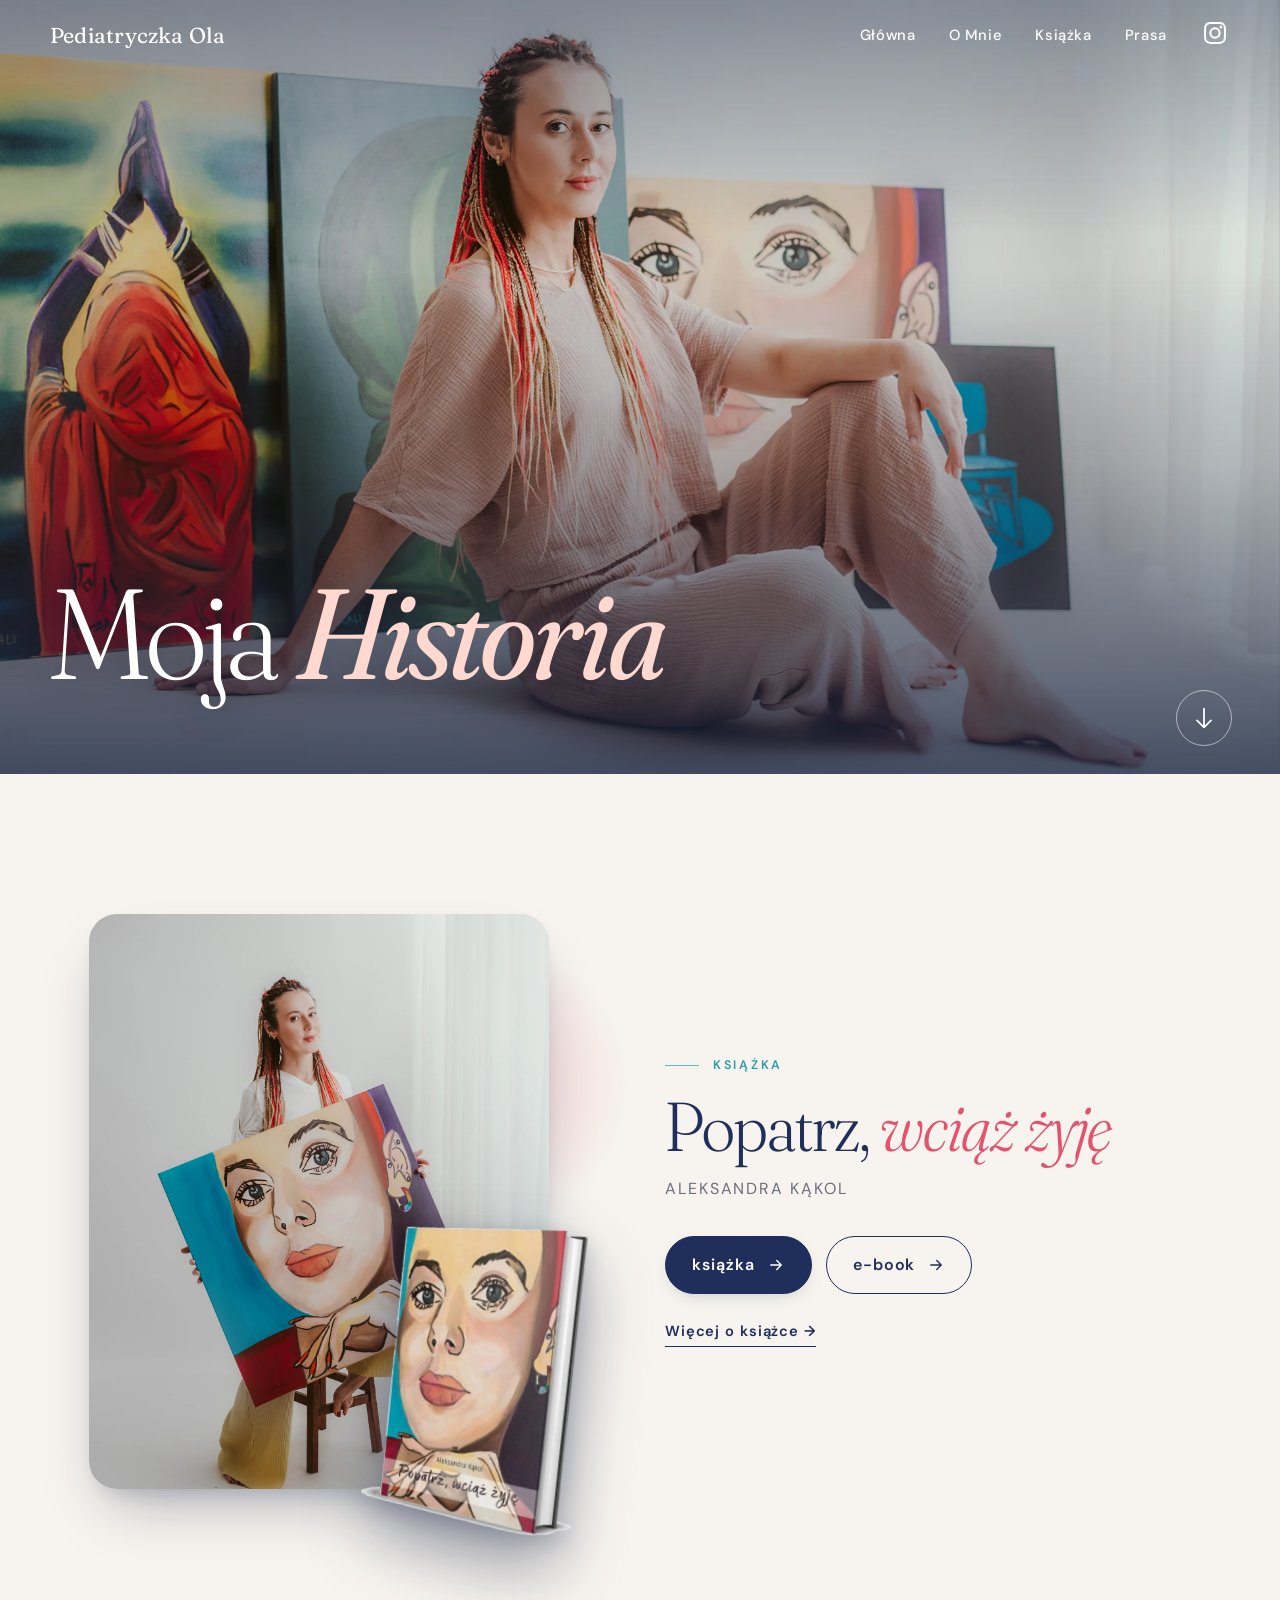
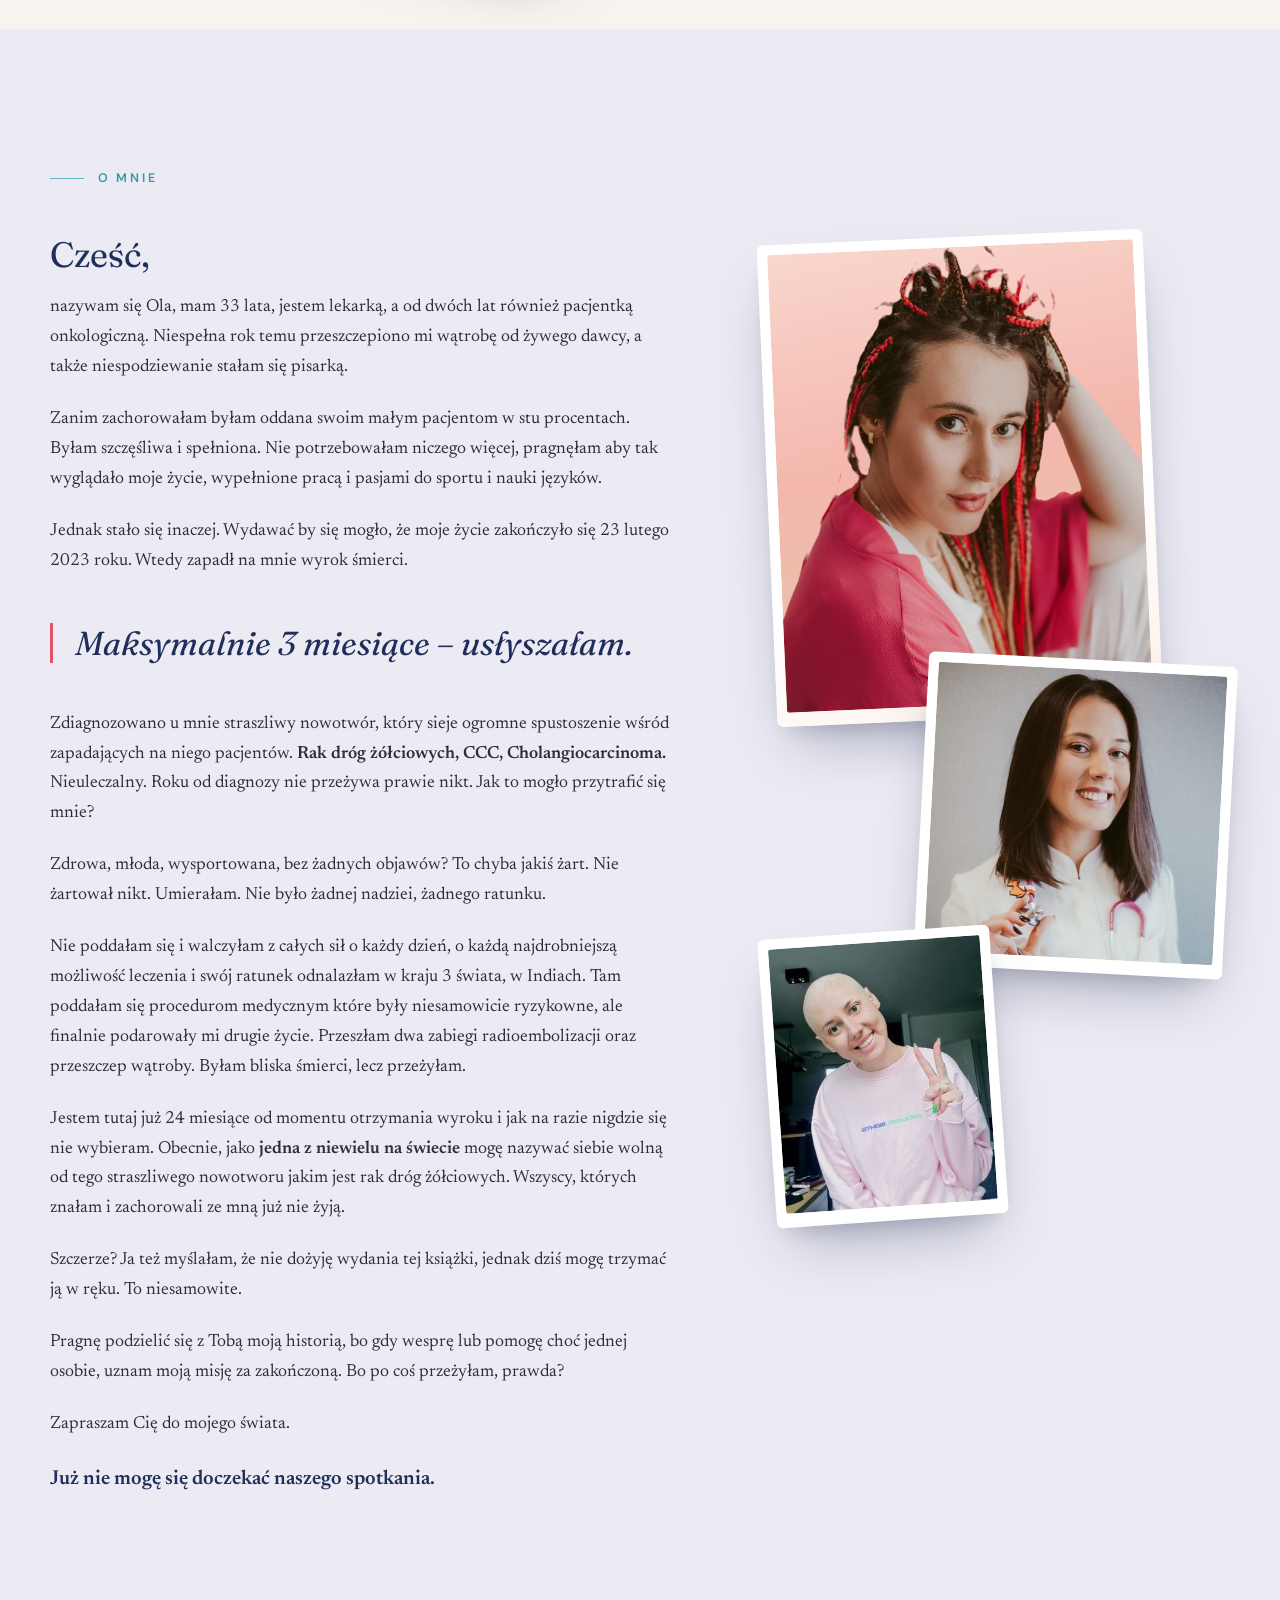
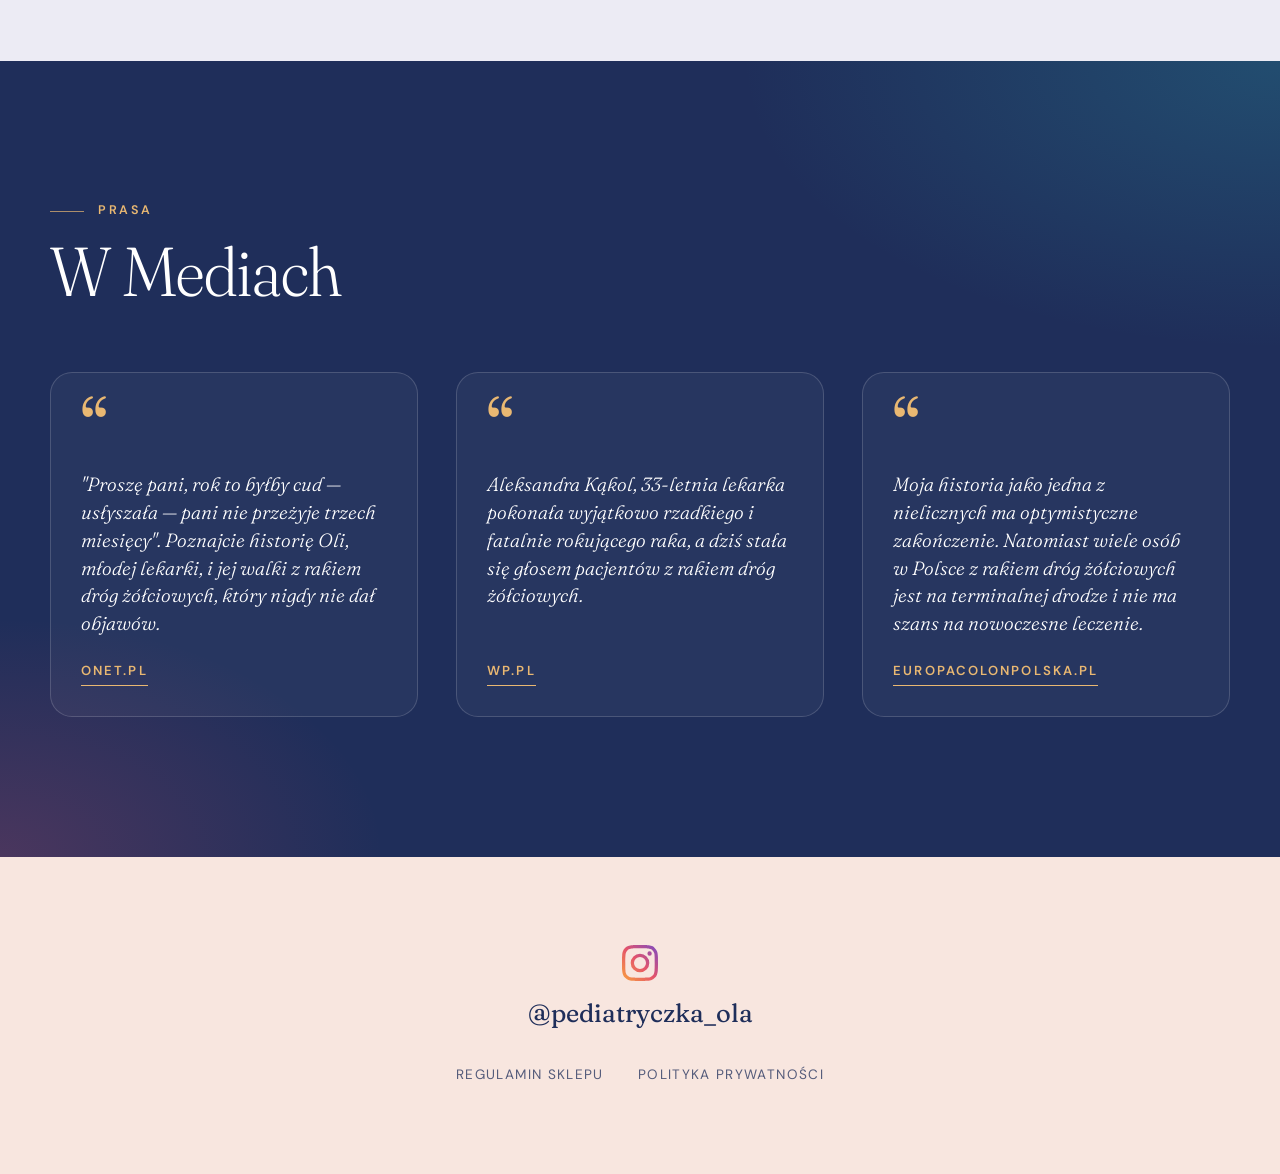
==== index.html @ b78bd4e7 "1" ====
<!doctype html>
<html lang="pl">
<head>
  <meta charset="utf-8">
  <meta name="viewport" content="width=device-width, initial-scale=1">
  <title>Pediatryczka Ola — Moja Historia</title>
  <meta name="description" content="Ola — lekarka, pacjentka onkologiczna, autorka książki „Popatrz, wciąż żyję”. Moja historia, książka i e-book, prasa.">
  <meta property="og:title" content="Pediatryczka Ola — Moja Historia">
  <meta property="og:description" content="Ola — lekarka, pacjentka onkologiczna, autorka książki „Popatrz, wciąż żyję”.">
  <meta property="og:type" content="website">
  <meta property="og:image" content="assets/hero.jpg">
  <meta name="theme-color" content="#1f2e5a">
  <link rel="icon" href="assets/favicon.svg" type="image/svg+xml">
  <link rel="preconnect" href="https://fonts.googleapis.com">
  <link rel="preconnect" href="https://fonts.gstatic.com" crossorigin>
  <link rel="stylesheet" href="https://fonts.googleapis.com/css2?family=Fraunces:ital,opsz,wght,SOFT@0,9..144,300..700,50;1,9..144,300..700,50&family=Newsreader:ital,opsz,wght@0,6..72,400..600;1,6..72,400..600&family=DM+Sans:wght@400;500;600&display=swap">
  <link rel="stylesheet" href="styles.css">
</head>
<body>

<a class="skip" href="#ksiazka">Przejdź do treści</a>

<header class="top" id="top">
  <nav class="nav" aria-label="Główna nawigacja">
    <a class="brand" href="#top">Pediatryczka Ola</a>
    <button class="burger" type="button" aria-expanded="false" aria-controls="menu" aria-label="Menu">
      <span></span><span></span>
    </button>
    <ul class="menu" id="menu">
      <li><a href="#top">Główna</a></li>
      <li><a href="#o-mnie">O Mnie</a></li>
      <li><a href="#ksiazka">Książka</a></li>
      <li><a href="#prasa">Prasa</a></li>
      <li>
        <a class="ig" href="https://www.instagram.com/pediatryczka_ola/" target="_blank" rel="noopener" aria-label="Instagram @pediatryczka_ola">
          <svg viewBox="0 0 24 24" width="22" height="22" aria-hidden="true"><path fill="currentColor" d="M12 2.2c3.2 0 3.6 0 4.8.1 1.2.1 1.8.2 2.2.4.6.2 1 .5 1.4.9.4.4.7.8.9 1.4.2.4.4 1 .4 2.2.1 1.3.1 1.6.1 4.8s0 3.6-.1 4.8c-.1 1.2-.2 1.8-.4 2.2-.2.6-.5 1-.9 1.4-.4.4-.8.7-1.4.9-.4.2-1 .4-2.2.4-1.3.1-1.6.1-4.8.1s-3.6 0-4.8-.1c-1.2-.1-1.8-.2-2.2-.4-.6-.2-1-.5-1.4-.9-.4-.4-.7-.8-.9-1.4-.2-.4-.4-1-.4-2.2C2.2 15.6 2.2 15.2 2.2 12s0-3.6.1-4.8c.1-1.2.2-1.8.4-2.2.2-.6.5-1 .9-1.4.4-.4.8-.7 1.4-.9.4-.2 1-.4 2.2-.4C8.4 2.2 8.8 2.2 12 2.2M12 0C8.7 0 8.3 0 7.1.1 5.8.1 4.9.3 4.1.6c-.8.3-1.5.7-2.1 1.4C1.3 2.6.9 3.3.6 4.1.3 4.9.1 5.8.1 7.1 0 8.3 0 8.7 0 12s0 3.7.1 4.9c.1 1.3.3 2.2.6 2.9.3.8.7 1.5 1.4 2.1.7.7 1.3 1.1 2.1 1.4.8.3 1.6.5 2.9.6C8.3 24 8.7 24 12 24s3.7 0 4.9-.1c1.3-.1 2.2-.3 2.9-.6.8-.3 1.5-.7 2.1-1.4.7-.7 1.1-1.3 1.4-2.1.3-.8.5-1.6.6-2.9.1-1.2.1-1.6.1-4.9s0-3.7-.1-4.9c-.1-1.3-.3-2.2-.6-2.9-.3-.8-.7-1.5-1.4-2.1C21.4 1.3 20.7.9 19.9.6 19.1.3 18.2.1 16.9.1 15.7 0 15.3 0 12 0zm0 5.8a6.2 6.2 0 1 0 0 12.4 6.2 6.2 0 0 0 0-12.4zM12 16a4 4 0 1 1 0-8 4 4 0 0 1 0 8zm6.4-11.8a1.4 1.4 0 1 0 0 2.9 1.4 1.4 0 0 0 0-2.9z"/></svg>
        </a>
      </li>
    </ul>
  </nav>
</header>

<main>

  <section class="hero" aria-label="Moja Historia">
    <picture class="hero__media">
      <source srcset="assets/hero.webp" type="image/webp">
      <img src="assets/hero.jpg" alt="Ola siedzi na podłodze pracowni, za nią jej obrazy" fetchpriority="high">
    </picture>
    <div class="hero__veil" aria-hidden="true"></div>
    <div class="hero__content">
      <h1 class="hero__title">Moja <em>Historia</em></h1>
    </div>
    <a class="hero__scroll" href="#ksiazka" aria-label="Przewiń w dół">
      <svg viewBox="0 0 24 24" width="28" height="28" aria-hidden="true"><path fill="none" stroke="currentColor" stroke-width="1.5" stroke-linecap="round" stroke-linejoin="round" d="M12 4v16m0 0-6-6m6 6 6-6"/></svg>
    </a>
  </section>

  <section class="book" id="ksiazka">
    <div class="wrap book__grid">
      <div class="book__visual">
        <figure class="book__photo">
          <img src="assets/ola-obraz.webp" alt="Ola trzyma obraz — malowany portret, który stał się okładką książki" loading="lazy">
        </figure>
        <figure class="book__cover">
          <img src="assets/book.webp" alt="Okładka książki „Popatrz, wciąż żyję”" loading="lazy">
        </figure>
      </div>
      <div class="book__body">
        <p class="eyebrow">Książka</p>
        <h2 class="book__title">Popatrz, <em>wciąż żyję</em></h2>
        <p class="book__author">Aleksandra Kąkol</p>
        <div class="book__actions">
          <a class="btn btn--solid" href="https://pediatryczka.salescrm.pl/cart/add_product/13860" target="_blank" rel="noopener">
            <span>książka</span>
            <svg viewBox="0 0 24 24" width="18" height="18" aria-hidden="true"><path fill="none" stroke="currentColor" stroke-width="1.8" stroke-linecap="round" stroke-linejoin="round" d="M5 12h14m0 0-6-6m6 6-6 6"/></svg>
          </a>
          <a class="btn btn--ghost" href="https://pediatryczka.salescrm.pl/cart/add_product/16813" target="_blank" rel="noopener">
            <span>e-book</span>
            <svg viewBox="0 0 24 24" width="18" height="18" aria-hidden="true"><path fill="none" stroke="currentColor" stroke-width="1.8" stroke-linecap="round" stroke-linejoin="round" d="M5 12h14m0 0-6-6m6 6-6 6"/></svg>
          </a>
        </div>
        <a class="more" href="ksiazka.html">Więcej o książce <span aria-hidden="true">→</span></a>
      </div>
    </div>
  </section>

  <section class="about" id="o-mnie">
    <div class="wrap">
      <header class="about__head">
        <p class="eyebrow">O Mnie</p>
      </header>
      <div class="about__grid">
        <div class="about__text">
          <p class="about__hi"><strong>Cześć,</strong></p>
          <p>nazywam się Ola, mam 33 lata, jestem lekarką, a od dwóch lat również pacjentką onkologiczną. Niespełna rok temu przeszczepiono mi wątrobę od żywego dawcy, a także niespodziewanie stałam się pisarką.</p>
          <p>Zanim zachorowałam byłam oddana swoim małym pacjentom w stu procentach. Byłam szczęśliwa i spełniona. Nie potrzebowałam niczego więcej, pragnęłam aby tak wyglądało moje życie, wypełnione pracą i pasjami do sportu i nauki języków.</p>
          <p>Jednak stało się inaczej. Wydawać by się mogło, że moje życie zakończyło się 23 lutego 2023 roku. Wtedy zapadł na mnie wyrok śmierci.</p>
          <p class="about__pull">Maksymalnie 3 miesiące – usłyszałam.</p>
          <p>Zdiagnozowano u mnie straszliwy nowotwór, który sieje ogromne spustoszenie wśród zapadających na niego pacjentów. <strong>Rak dróg żółciowych, CCC, Cholangiocarcinoma.</strong> Nieuleczalny. Roku od diagnozy nie przeżywa prawie nikt. Jak to mogło przytrafić się mnie?</p>
          <p>Zdrowa, młoda, wysportowana, bez żadnych objawów? To chyba jakiś żart. Nie żartował nikt. Umierałam. Nie było żadnej nadziei, żadnego ratunku.</p>
          <p>Nie poddałam się i walczyłam z całych sił o każdy dzień, o każdą najdrobniejszą możliwość leczenia i swój ratunek odnalazłam w kraju 3 świata, w Indiach. Tam poddałam się procedurom medycznym które były niesamowicie ryzykowne, ale finalnie podarowały mi drugie życie. Przeszłam dwa zabiegi radioembolizacji oraz przeszczep wątroby. Byłam bliska śmierci, lecz przeżyłam.</p>
          <p>Jestem tutaj już 24 miesiące od momentu otrzymania wyroku i jak na razie nigdzie się nie wybieram. Obecnie, jako <strong>jedna z niewielu na świecie</strong> mogę nazywać siebie wolną od tego straszliwego nowotworu jakim jest rak dróg żółciowych. Wszyscy, których znałam i zachorowali ze mną już nie żyją.</p>
          <p>Szczerze? Ja też myślałam, że nie dożyję wydania tej książki, jednak dziś mogę trzymać ją w ręku. To niesamowite.</p>
          <p>Pragnę podzielić się z Tobą moją historią, bo gdy wesprę lub pomogę choć jednej osobie, uznam moją misję za zakończoną. Bo po coś przeżyłam, prawda?</p>
          <p>Zapraszam Cię do mojego świata.</p>
          <p class="about__sign"><strong>Już nie mogę się doczekać naszego spotkania.</strong></p>
        </div>

        <aside class="about__photos" aria-label="Zdjęcia">
          <figure class="photo photo--1">
            <img src="assets/ola-portret.webp" alt="Ola w różowej marynarce, z kolorowymi warkoczykami" loading="lazy">
          </figure>
          <figure class="photo photo--2">
            <img src="assets/ola-lekarka.jpg" alt="Ola w białym fartuchu lekarskim ze stetoskopem" loading="lazy">
          </figure>
          <figure class="photo photo--3">
            <img src="assets/ola-usmiech.jpg" alt="Ola uśmiechnięta, pokazuje znak pokoju" loading="lazy">
          </figure>
        </aside>
      </div>
    </div>
  </section>

  <section class="press" id="prasa">
    <div class="wrap">
      <header class="press__head">
        <p class="eyebrow eyebrow--light">Prasa</p>
        <h2 class="press__title">W Mediach</h2>
      </header>
      <ul class="quotes">
        <li class="quote">
          <span class="quote__mark" aria-hidden="true">“</span>
          <blockquote>
            <p>"Proszę pani, rok to byłby cud — usłyszała — pani nie przeżyje trzech miesięcy". Poznajcie historię Oli, młodej lekarki, i jej walki z rakiem dróg żółciowych, który nigdy nie dał objawów.</p>
          </blockquote>
          <a class="quote__src" href="https://www.onet.pl" target="_blank" rel="noopener">Onet.pl</a>
        </li>
        <li class="quote">
          <span class="quote__mark" aria-hidden="true">“</span>
          <blockquote>
            <p>Aleksandra Kąkol, 33-letnia lekarka pokonała wyjątkowo rzadkiego i fatalnie rokującego raka, a dziś stała się głosem pacjentów z rakiem dróg żółciowych.</p>
          </blockquote>
          <a class="quote__src" href="https://portal.abczdrowie.pl/33-letnia-lekarka-pokonala-rzadkiego-raka-wazne-jest-by-nie-czekac-na-objawy" target="_blank" rel="noopener">WP.PL</a>
        </li>
        <li class="quote">
          <span class="quote__mark" aria-hidden="true">“</span>
          <blockquote>
            <p>Moja historia jako jedna z nielicznych ma optymistyczne zakończenie. Natomiast wiele osób w Polsce z rakiem dróg żółciowych jest na terminalnej drodze i nie ma szans na nowoczesne leczenie.</p>
          </blockquote>
          <a class="quote__src" href="https://europacolonpolska.pl/patient-story/historia-aleksandry/" target="_blank" rel="noopener">europacolonpolska.pl</a>
        </li>
      </ul>
    </div>
  </section>

</main>

<footer class="foot">
  <div class="wrap foot__inner">
    <a class="foot__ig" href="https://www.instagram.com/pediatryczka_ola/" target="_blank" rel="noopener">
      <svg viewBox="0 0 24 24" width="36" height="36" aria-hidden="true"><defs><linearGradient id="igg" x1="0" y1="1" x2="1" y2="0"><stop offset="0" stop-color="#f9a13d"/><stop offset=".5" stop-color="#e4536b"/><stop offset="1" stop-color="#7b4bc4"/></linearGradient></defs><path fill="url(#igg)" d="M12 2.2c3.2 0 3.6 0 4.8.1 1.2.1 1.8.2 2.2.4.6.2 1 .5 1.4.9.4.4.7.8.9 1.4.2.4.4 1 .4 2.2.1 1.3.1 1.6.1 4.8s0 3.6-.1 4.8c-.1 1.2-.2 1.8-.4 2.2-.2.6-.5 1-.9 1.4-.4.4-.8.7-1.4.9-.4.2-1 .4-2.2.4-1.3.1-1.6.1-4.8.1s-3.6 0-4.8-.1c-1.2-.1-1.8-.2-2.2-.4-.6-.2-1-.5-1.4-.9-.4-.4-.7-.8-.9-1.4-.2-.4-.4-1-.4-2.2C2.2 15.6 2.2 15.2 2.2 12s0-3.6.1-4.8c.1-1.2.2-1.8.4-2.2.2-.6.5-1 .9-1.4.4-.4.8-.7 1.4-.9.4-.2 1-.4 2.2-.4C8.4 2.2 8.8 2.2 12 2.2M12 0C8.7 0 8.3 0 7.1.1 5.8.1 4.9.3 4.1.6c-.8.3-1.5.7-2.1 1.4C1.3 2.6.9 3.3.6 4.1.3 4.9.1 5.8.1 7.1 0 8.3 0 8.7 0 12s0 3.7.1 4.9c.1 1.3.3 2.2.6 2.9.3.8.7 1.5 1.4 2.1.7.7 1.3 1.1 2.1 1.4.8.3 1.6.5 2.9.6C8.3 24 8.7 24 12 24s3.7 0 4.9-.1c1.3-.1 2.2-.3 2.9-.6.8-.3 1.5-.7 2.1-1.4.7-.7 1.1-1.3 1.4-2.1.3-.8.5-1.6.6-2.9.1-1.2.1-1.6.1-4.9s0-3.7-.1-4.9c-.1-1.3-.3-2.2-.6-2.9-.3-.8-.7-1.5-1.4-2.1C21.4 1.3 20.7.9 19.9.6 19.1.3 18.2.1 16.9.1 15.7 0 15.3 0 12 0zm0 5.8a6.2 6.2 0 1 0 0 12.4 6.2 6.2 0 0 0 0-12.4zM12 16a4 4 0 1 1 0-8 4 4 0 0 1 0 8zm6.4-11.8a1.4 1.4 0 1 0 0 2.9 1.4 1.4 0 0 0 0-2.9z"/></svg>
      <span>@pediatryczka_ola</span>
    </a>
    <nav class="foot__links" aria-label="Dokumenty">
      <a href="regulamin.html">Regulamin Sklepu</a>
      <a href="polityka-prywatnosci.html">Polityka Prywatności</a>
    </nav>
  </div>
</footer>

<script src="script.js" defer></script>
</body>
</html>
---- styles.css ----
/* ------------------------------------------------------------------
   Pediatryczka Ola — styles
   Paleta: granat (kontynuacja starej strony), mgła lawendowa, brzoskwinia
   w stopce + kolory z jej obrazów i warkoczyków (turkus, koral, ochra).
------------------------------------------------------------------- */

:root {
  --ink: #1f2e5a;
  --ink-deep: #14203f;
  --ink-soft: #3b4a7a;
  --paper: #f7f4ef;
  --paper-2: #efeae2;
  --mist: #ecebf4;
  --peach: #f8e6df;
  --teal: #2a9da8;
  --coral: #e4536b;
  --ochre: #e9b872;
  --text: #2b2f3a;
  --muted: #6b6f7c;
  --line: rgba(31, 46, 90, .14);
  --white: #ffffff;

  --font-display: "Fraunces", "Iowan Old Style", "Palatino Linotype", Georgia, serif;
  --font-body: "Newsreader", "Iowan Old Style", Georgia, "Times New Roman", serif;
  --font-ui: "DM Sans", "Helvetica Neue", Arial, sans-serif;

  --wrap: 1180px;
  --gutter: clamp(20px, 4vw, 48px);
  --radius: 22px;
  --shadow-lg: 0 30px 60px -20px rgba(20, 32, 63, .35), 0 12px 24px -12px rgba(20, 32, 63, .2);
  --shadow-sm: 0 6px 18px -8px rgba(20, 32, 63, .25);
  --ease: cubic-bezier(.2, .7, .2, 1);
}

*, *::before, *::after { box-sizing: border-box; }
html { scroll-behavior: smooth; -webkit-text-size-adjust: 100%; }
body {
  margin: 0;
  background: var(--paper);
  color: var(--text);
  font-family: var(--font-body);
  font-size: 1.125rem;
  line-height: 1.6;
  font-optical-sizing: auto;
  -webkit-font-smoothing: antialiased;
}
img { max-width: 100%; display: block; height: auto; }
a { color: inherit; }
figure { margin: 0; }
ul { list-style: none; margin: 0; padding: 0; }
h1, h2, h3 { margin: 0; font-family: var(--font-display); font-weight: 400; line-height: 1.05; text-wrap: balance; }
em { font-style: italic; }
strong { font-weight: 600; }

:focus-visible { outline: 3px solid var(--teal); outline-offset: 3px; border-radius: 4px; }

.wrap { width: min(var(--wrap), 100% - 2 * var(--gutter)); margin-inline: auto; }

.skip {
  position: absolute; left: 16px; top: -60px; z-index: 100;
  background: var(--ink); color: #fff; padding: 10px 14px; border-radius: 8px;
  font-family: var(--font-ui); text-decoration: none;
}
.skip:focus { top: 16px; }

.eyebrow {
  margin: 0 0 14px;
  font-family: var(--font-ui);
  font-size: .78rem;
  font-weight: 600;
  letter-spacing: .22em;
  text-transform: uppercase;
  color: var(--teal);
  display: flex; align-items: center; gap: 14px;
}
.eyebrow::before { content: ""; width: 34px; height: 1px; background: currentColor; opacity: .7; }
.eyebrow--light { color: var(--ochre); }

/* ---------- Nawigacja ---------- */
.top {
  position: fixed; inset: 0 0 auto 0; z-index: 50;
  padding-block: 18px;
  color: #fff;
  transition: background .35s var(--ease), color .35s var(--ease), padding .35s var(--ease), box-shadow .35s var(--ease);
}
.top.is-scrolled {
  background: rgba(247, 244, 239, .86);
  -webkit-backdrop-filter: saturate(160%) blur(14px);
  backdrop-filter: saturate(160%) blur(14px);
  color: var(--ink);
  padding-block: 10px;
  box-shadow: 0 1px 0 var(--line);
}
.nav {
  width: min(var(--wrap), 100% - 2 * var(--gutter)); margin-inline: auto;
  display: flex; align-items: center; justify-content: space-between; gap: 24px;
}
.brand {
  font-family: var(--font-display); font-size: 1.35rem; letter-spacing: .01em;
  text-decoration: none; font-variation-settings: "SOFT" 50;
}
.menu { display: flex; align-items: center; gap: clamp(18px, 2.6vw, 34px); }
.menu a {
  font-family: var(--font-ui); font-size: .92rem; font-weight: 500; letter-spacing: .04em;
  text-decoration: none; position: relative; padding: 6px 0;
}
.menu a:not(.ig)::after {
  content: ""; position: absolute; left: 0; right: 0; bottom: 0; height: 1.5px;
  background: currentColor; transform: scaleX(0); transform-origin: left;
  transition: transform .3s var(--ease);
}
.menu a:not(.ig):hover::after, .menu a:not(.ig):focus-visible::after { transform: scaleX(1); }
.menu .ig { display: inline-flex; padding: 4px; }
.burger {
  display: none; width: 44px; height: 44px; border: 0; background: transparent; color: inherit;
  cursor: pointer; flex-direction: column; justify-content: center; align-items: center; gap: 6px;
}
.burger span { width: 24px; height: 2px; background: currentColor; transition: transform .3s var(--ease); }
.burger[aria-expanded="true"] span:first-child { transform: translateY(4px) rotate(45deg); }
.burger[aria-expanded="true"] span:last-child { transform: translateY(-4px) rotate(-45deg); }

/* ---------- Hero ---------- */
.hero {
  position: relative;
  height: clamp(560px, 86vh, 900px);
  overflow: hidden;
  background: var(--ink-deep);
  color: #fff;
}
.hero__media, .hero__media img { position: absolute; inset: 0; width: 100%; height: 100%; }
.hero__media img { object-fit: cover; object-position: 50% 45%; animation: kenburns 14s ease-out both; }
.hero__veil {
  position: absolute; inset: 0;
  background:
    linear-gradient(180deg, rgba(20, 32, 63, .38) 0%, rgba(20, 32, 63, 0) 30%),
    linear-gradient(0deg, rgba(20, 32, 63, .72) 0%, rgba(20, 32, 63, .18) 40%, rgba(20, 32, 63, 0) 65%);
}
.hero__content {
  position: absolute; left: 0; right: 0; bottom: clamp(44px, 9vh, 96px);
  width: min(var(--wrap), 100% - 2 * var(--gutter)); margin-inline: auto;
}
.hero__title {
  font-size: clamp(3.4rem, 10vw, 9rem);
  line-height: .92;
  letter-spacing: -.025em;
  font-weight: 300;
  font-variation-settings: "SOFT" 50, "opsz" 144;
  text-shadow: 0 2px 34px rgba(20, 32, 63, .45);
  animation: rise 1.1s var(--ease) both;
}
.hero__title em { font-weight: 400; color: #ffd9cf; }
.hero__scroll {
  position: absolute; right: clamp(20px, 4vw, 48px); bottom: 28px; z-index: 2;
  width: 56px; height: 56px; border-radius: 50%; color: #fff;
  border: 1px solid rgba(255, 255, 255, .55);
  display: grid; place-items: center; text-decoration: none;
  animation: bob 2.6s ease-in-out infinite;
}
@keyframes rise { from { opacity: 0; transform: translateY(24px); } to { opacity: 1; transform: none; } }
@keyframes bob { 0%, 100% { transform: translateY(0); } 50% { transform: translateY(6px); } }
@keyframes kenburns { from { transform: scale(1.06); } to { transform: scale(1); } }

/* ---------- Książka ---------- */
.book {
  position: relative; overflow: hidden;
  padding-block: clamp(72px, 11vw, 140px);
}
.book::before {
  content: ""; position: absolute; z-index: 0;
  width: 62vmin; height: 62vmin; left: 4vw; top: 50%; transform: translateY(-50%);
  background: radial-gradient(closest-side, rgba(42, 157, 168, .28), rgba(42, 157, 168, 0) 70%);
  pointer-events: none;
}
.book::after {
  content: ""; position: absolute; z-index: 0;
  width: 46vmin; height: 46vmin; left: 22vw; top: 12%;
  background: radial-gradient(closest-side, rgba(228, 83, 107, .22), rgba(228, 83, 107, 0) 70%);
  pointer-events: none;
}
.book__grid {
  position: relative; z-index: 1;
  display: grid; grid-template-columns: minmax(0, 1fr) minmax(0, 1.05fr);
  align-items: center; gap: clamp(36px, 6vw, 96px);
}
.book__visual { position: relative; justify-self: center; width: min(100%, 460px); }
.book__photo {
  border-radius: 28px; overflow: hidden;
  box-shadow: var(--shadow-lg);
}
.book__photo img { width: 100%; aspect-ratio: 4 / 5; object-fit: cover; object-position: 50% 40%; }
.book__cover {
  position: absolute; right: -8%; bottom: -7%;
  width: 46%;
  transform: rotate(6deg);
  filter: drop-shadow(0 30px 34px rgba(20, 32, 63, .38)) drop-shadow(0 8px 10px rgba(20, 32, 63, .2));
  transition: transform .8s var(--ease);
}
.book__visual:hover .book__cover { transform: rotate(2deg) translateY(-8px); }
.book__title {
  font-size: clamp(2.6rem, 5.4vw, 4.6rem);
  font-weight: 300;
  color: var(--ink);
  font-variation-settings: "SOFT" 50, "opsz" 144;
  letter-spacing: -.015em;
}
.book__title em { color: var(--coral); }
.book__author {
  margin: 14px 0 0;
  font-family: var(--font-ui); font-size: 1rem; letter-spacing: .12em; text-transform: uppercase;
  color: var(--muted);
}
.book__actions { display: flex; flex-wrap: wrap; gap: 14px; margin-top: 34px; }

.btn {
  display: inline-flex; align-items: center; gap: 12px;
  padding: 15px 26px; border-radius: 999px;
  font-family: var(--font-ui); font-size: 1rem; font-weight: 600; letter-spacing: .06em;
  text-decoration: none; text-transform: lowercase;
  border: 1.5px solid var(--ink);
  transition: transform .35s var(--ease), background .35s var(--ease), color .35s var(--ease), box-shadow .35s var(--ease);
}
.btn svg { transition: transform .35s var(--ease); }
.btn:hover { transform: translateY(-2px); }
.btn:hover svg { transform: translateX(4px); }
.btn--solid { background: var(--ink); color: #fff; box-shadow: var(--shadow-sm); }
.btn--solid:hover { background: var(--ink-deep); box-shadow: var(--shadow-lg); }
.btn--ghost { background: transparent; color: var(--ink); }
.btn--ghost:hover { background: rgba(31, 46, 90, .07); }

/* ---------- O Mnie ---------- */
.about { background: var(--mist); padding-block: clamp(72px, 11vw, 140px); }
.about__head { margin-bottom: clamp(28px, 4vw, 48px); }
.about__grid {
  display: grid; grid-template-columns: minmax(0, 1.15fr) minmax(0, .85fr);
  gap: clamp(40px, 7vw, 110px); align-items: start;
}
.about__text { max-width: 62ch; font-size: clamp(1.1rem, 1.25vw, 1.25rem); line-height: 1.7; }
.about__text p { margin: 0 0 1.25em; }
.about__hi { font-family: var(--font-display); font-size: 2.2rem; line-height: 1; color: var(--ink); margin-bottom: .6em !important; }
.about__hi strong { font-weight: 400; }
.about__pull {
  font-family: var(--font-display); font-style: italic; font-weight: 400;
  font-size: clamp(1.6rem, 2.6vw, 2.2rem); line-height: 1.2; color: var(--ink);
  border-left: 3px solid var(--coral); padding-left: 22px; margin-block: 1.4em !important;
}
.about__sign { color: var(--ink); font-size: 1.15em; }
.about__sign strong { font-weight: 600; }

.about__photos {
  position: sticky; top: 96px;
  display: grid; grid-template-columns: repeat(6, 1fr); gap: 0;
}
.photo {
  background: #fff; padding: 10px 10px 14px; border-radius: 6px;
  box-shadow: var(--shadow-lg);
  transition: transform .6s var(--ease);
}
.photo img { border-radius: 3px; width: 100%; object-fit: cover; }
.photo--1 {
  grid-column: 1 / 6; grid-row: 1;
  transform: rotate(-2.5deg);
  background: linear-gradient(160deg, #fff 0%, #fff 60%, #fdf0e8 100%);
}
.photo--1 img {
  aspect-ratio: 4 / 5; object-position: 50% 12%;
  background: linear-gradient(170deg, #f9d6cd 0%, #f3b7ad 45%, #e4c9a6 100%);
}
.photo--2 {
  grid-column: 3 / 7; grid-row: 2; margin-top: -60px;
  transform: rotate(3deg); z-index: 2;
}
.photo--2 img { aspect-ratio: 1; }
.photo--3 {
  grid-column: 1 / 4; grid-row: 3; margin-top: -40px;
  transform: rotate(-4deg); z-index: 3;
}
.photo--3 img { aspect-ratio: 4 / 5; }
.photo:hover { transform: rotate(0) scale(1.03); z-index: 5; }

/* ---------- Prasa ---------- */
.press {
  background:
    radial-gradient(70% 60% at 100% 0%, rgba(42, 157, 168, .28), transparent 60%),
    radial-gradient(50% 50% at 0% 100%, rgba(228, 83, 107, .22), transparent 60%),
    var(--ink);
  color: #fff;
  padding-block: clamp(72px, 11vw, 140px);
}
.press__head { margin-bottom: clamp(36px, 5vw, 64px); }
.press__title {
  font-size: clamp(2.6rem, 5.4vw, 4.4rem); font-weight: 300;
  font-variation-settings: "SOFT" 50, "opsz" 144;
}
.quotes {
  display: grid; grid-template-columns: repeat(3, minmax(0, 1fr));
  gap: clamp(24px, 3vw, 44px);
}
.quote {
  position: relative;
  padding: 36px 30px 30px;
  border: 1px solid rgba(255, 255, 255, .16);
  border-radius: var(--radius);
  background: rgba(255, 255, 255, .04);
  display: flex; flex-direction: column; gap: 22px;
  transition: background .35s var(--ease), transform .35s var(--ease);
}
.quote:hover { background: rgba(255, 255, 255, .08); transform: translateY(-4px); }
.quote__mark {
  font-family: var(--font-display); font-size: 5rem; line-height: .5; color: var(--ochre);
  font-variation-settings: "SOFT" 50;
}
.quote blockquote { margin: 0; flex: 1; }
.quote p {
  margin: 0;
  font-family: var(--font-display); font-style: italic; font-weight: 300;
  font-size: clamp(1.15rem, 1.5vw, 1.35rem); line-height: 1.45;
  font-variation-settings: "SOFT" 50, "opsz" 24;
}
.quote__src {
  align-self: flex-start;
  font-family: var(--font-ui); font-size: .82rem; font-weight: 600; letter-spacing: .16em; text-transform: uppercase;
  text-decoration: none; color: var(--ochre);
  padding-bottom: 4px; border-bottom: 1.5px solid currentColor;
  transition: color .3s var(--ease);
}
.quote__src:hover { color: #fff; }

/* ---------- Stopka ---------- */
.foot { background: var(--peach); color: var(--ink); padding-block: clamp(48px, 7vw, 88px); }
.foot__inner { display: flex; flex-direction: column; align-items: center; gap: 30px; text-align: center; }
.foot__ig {
  display: inline-flex; flex-direction: column; align-items: center; gap: 12px;
  text-decoration: none; font-family: var(--font-display); font-size: 1.6rem;
  font-variation-settings: "SOFT" 50;
  transition: transform .35s var(--ease);
}
.foot__ig:hover { transform: translateY(-3px); }
.foot__links { display: flex; flex-wrap: wrap; justify-content: center; gap: 12px 34px; }
.foot__links a {
  font-family: var(--font-ui); font-size: .85rem; letter-spacing: .1em; text-transform: uppercase;
  text-decoration: none; opacity: .75;
}
.foot__links a:hover { opacity: 1; text-decoration: underline; text-underline-offset: 5px; }

/* ---------- Podstrony ---------- */
.page { padding-block: calc(96px + 3vw) clamp(72px, 10vw, 120px); }
.top--solid { background: rgba(247, 244, 239, .92); color: var(--ink); box-shadow: 0 1px 0 var(--line); -webkit-backdrop-filter: blur(14px); backdrop-filter: blur(14px); }
.more {
  display: inline-block; margin-top: 26px;
  font-family: var(--font-ui); font-size: .92rem; font-weight: 600; letter-spacing: .06em;
  color: var(--ink); text-decoration: none; border-bottom: 1.5px solid currentColor; padding-bottom: 3px;
}
.more:hover { color: var(--coral); }

/* Regulamin / Polityka */
.legal { display: grid; grid-template-columns: minmax(0, .8fr) minmax(0, 1.4fr); gap: clamp(32px, 6vw, 96px); align-items: start; }
.legal__head { position: sticky; top: 110px; }
.legal__title { font-size: clamp(2rem, 3.6vw, 3rem); font-weight: 300; line-height: 1.08; color: var(--ink); font-variation-settings: "SOFT" 50, "opsz" 144; }
.legal__title em { color: var(--coral); font-style: italic; }
.legal__body { max-width: 70ch; font-size: 1.05rem; line-height: 1.65; }
.legal__sec { padding-block: 26px; border-top: 1px solid var(--line); }
.legal__sec:first-child { border-top: 0; padding-top: 0; }
.legal__sec h2 { font-size: 1.45rem; margin: 0 0 14px; color: var(--ink); font-weight: 400; }
.legal__sec ol { margin: 0; padding-left: 1.4em; }
.legal__sec ul { list-style: disc; margin: 6px 0 0; padding-left: 1.3em; }
.legal__sec li { margin: 0 0 .55em; }
.legal__sec li::marker { color: var(--teal); font-family: var(--font-ui); font-size: .9em; }
.legal__sec p { margin: 0; }
.legal__sec a { color: var(--ink); text-decoration-color: var(--teal); text-underline-offset: 3px; }
.notice {
  border: 1.5px dashed var(--coral); border-radius: 12px; padding: 12px 16px; margin: 0 0 14px !important;
  font-family: var(--font-ui); font-size: .9rem; color: var(--ink); background: rgba(228, 83, 107, .06);
}
.todo { background: rgba(233, 184, 114, .35); padding: 1px 6px; border-radius: 4px; font-family: var(--font-ui); font-size: .9em; }

/* Strona produktu */
.crumbs { display: flex; gap: 10px; align-items: center; margin: 0 0 34px; font-family: var(--font-ui); font-size: .85rem; letter-spacing: .04em; color: var(--muted); }
.crumbs a { color: inherit; text-decoration: none; }
.crumbs a:hover { color: var(--ink); }
.product__grid { display: grid; grid-template-columns: minmax(0, .9fr) minmax(0, 1.1fr); gap: clamp(36px, 6vw, 96px); align-items: start; }
.product__cover {
  position: sticky; top: 110px;
  justify-self: center; width: min(100%, 420px);
  padding: clamp(24px, 4vw, 48px);
  background: radial-gradient(70% 70% at 50% 60%, rgba(42, 157, 168, .16), transparent 70%), radial-gradient(50% 50% at 30% 20%, rgba(228, 83, 107, .14), transparent 70%), var(--mist);
  border-radius: 28px;
}
.product__cover img { filter: drop-shadow(0 30px 34px rgba(20, 32, 63, .35)) drop-shadow(0 8px 10px rgba(20, 32, 63, .18)); }
.product__title { font-size: clamp(2.4rem, 4.6vw, 4rem); font-weight: 300; color: var(--ink); font-variation-settings: "SOFT" 50, "opsz" 144; letter-spacing: -.015em; }
.product__title em { color: var(--coral); }
.product__desc { margin-top: 28px; max-width: 58ch; font-size: 1.12rem; line-height: 1.7; }
.product__desc p { margin: 0 0 1.1em; }
.heart { color: var(--coral); }
.offers { display: grid; gap: 14px; margin-top: 34px; }
.offer {
  display: grid; grid-template-columns: 1fr auto auto; align-items: center; gap: 18px;
  padding: 18px 22px; border: 1px solid var(--line); border-radius: 18px; background: #fff;
  transition: box-shadow .35s var(--ease), transform .35s var(--ease);
}
.offer:hover { box-shadow: var(--shadow-lg); transform: translateY(-2px); }
.offer__info { display: flex; flex-direction: column; gap: 3px; min-width: 0; }
.offer__name { font-family: var(--font-display); font-size: 1.35rem; color: var(--ink); }
.offer__meta { font-family: var(--font-ui); font-size: .8rem; color: var(--muted); letter-spacing: .02em; }
.offer__price { font-family: var(--font-ui); font-weight: 600; font-size: 1.15rem; color: var(--ink); font-variant-numeric: tabular-nums; white-space: nowrap; }
.offer .btn { padding: 12px 20px; }
.product__note { margin-top: 22px; font-family: var(--font-ui); font-size: .85rem; color: var(--muted); }
.product__note a { color: var(--ink); text-underline-offset: 3px; }

/* ---------- Animacje wejścia (scroll-driven, z bezpiecznym stanem spoczynku) ---------- */
@supports (animation-timeline: view()) {
  @media (prefers-reduced-motion: no-preference) {
    .book__cover, .book__body, .about__text > p, .photo, .quote, .press__head {
      animation: reveal linear both;
      animation-timeline: view();
      animation-range: entry 0% entry 32%;
    }
  }
}
@keyframes reveal { from { translate: 0 28px; } to { translate: 0 0; } }

@media (prefers-reduced-motion: reduce) {
  html { scroll-behavior: auto; }
  .hero__title, .hero__scroll { animation: none; }
  *, *::before, *::after { transition-duration: .01ms !important; }
}

/* ---------- Responsywność ---------- */
@media (max-width: 960px) {
  .book__grid { grid-template-columns: 1fr; text-align: center; }
  .book__visual { width: min(84%, 400px); margin-bottom: 40px; }
  .book__body .eyebrow { justify-content: center; }
  .book__actions { justify-content: center; }
  .about__grid { grid-template-columns: 1fr; }
  .about__photos { position: static; width: min(100%, 520px); justify-self: center; margin-top: 24px; }
  .quotes { grid-template-columns: 1fr; }
  .legal { grid-template-columns: 1fr; }
  .legal__head { position: static; }
  .product__grid { grid-template-columns: 1fr; }
  .product__cover { position: static; width: min(80%, 360px); }
}
@media (max-width: 720px) {
  .burger { display: flex; }
  .menu {
    position: fixed; inset: 0; background: var(--ink-deep); color: #fff;
    flex-direction: column; justify-content: center; gap: 30px;
    transform: translateY(-100%); opacity: 0; transition: transform .45s var(--ease), opacity .3s var(--ease);
    z-index: -1;
  }
  .menu.is-open { transform: none; opacity: 1; }
  .menu a { font-size: 1.4rem; font-family: var(--font-display); letter-spacing: 0; }
  .menu .ig svg { width: 30px; height: 30px; }
  .top.is-open { color: #fff; }
  .hero { height: clamp(520px, 84svh, 720px); }
  .hero__media img { object-position: 52% 40%; }
  .hero__title { font-size: clamp(3.4rem, 17vw, 5rem); }
  .hero__scroll { display: none; }
  .photo--2 { margin-top: -30px; }
  .photo--3 { margin-top: -20px; }
  .menu--static { position: static; transform: none; opacity: 1; flex-direction: row; gap: 14px; background: transparent; color: inherit; z-index: auto; }
  .menu--static a { font-family: var(--font-ui); font-size: .85rem; }
}
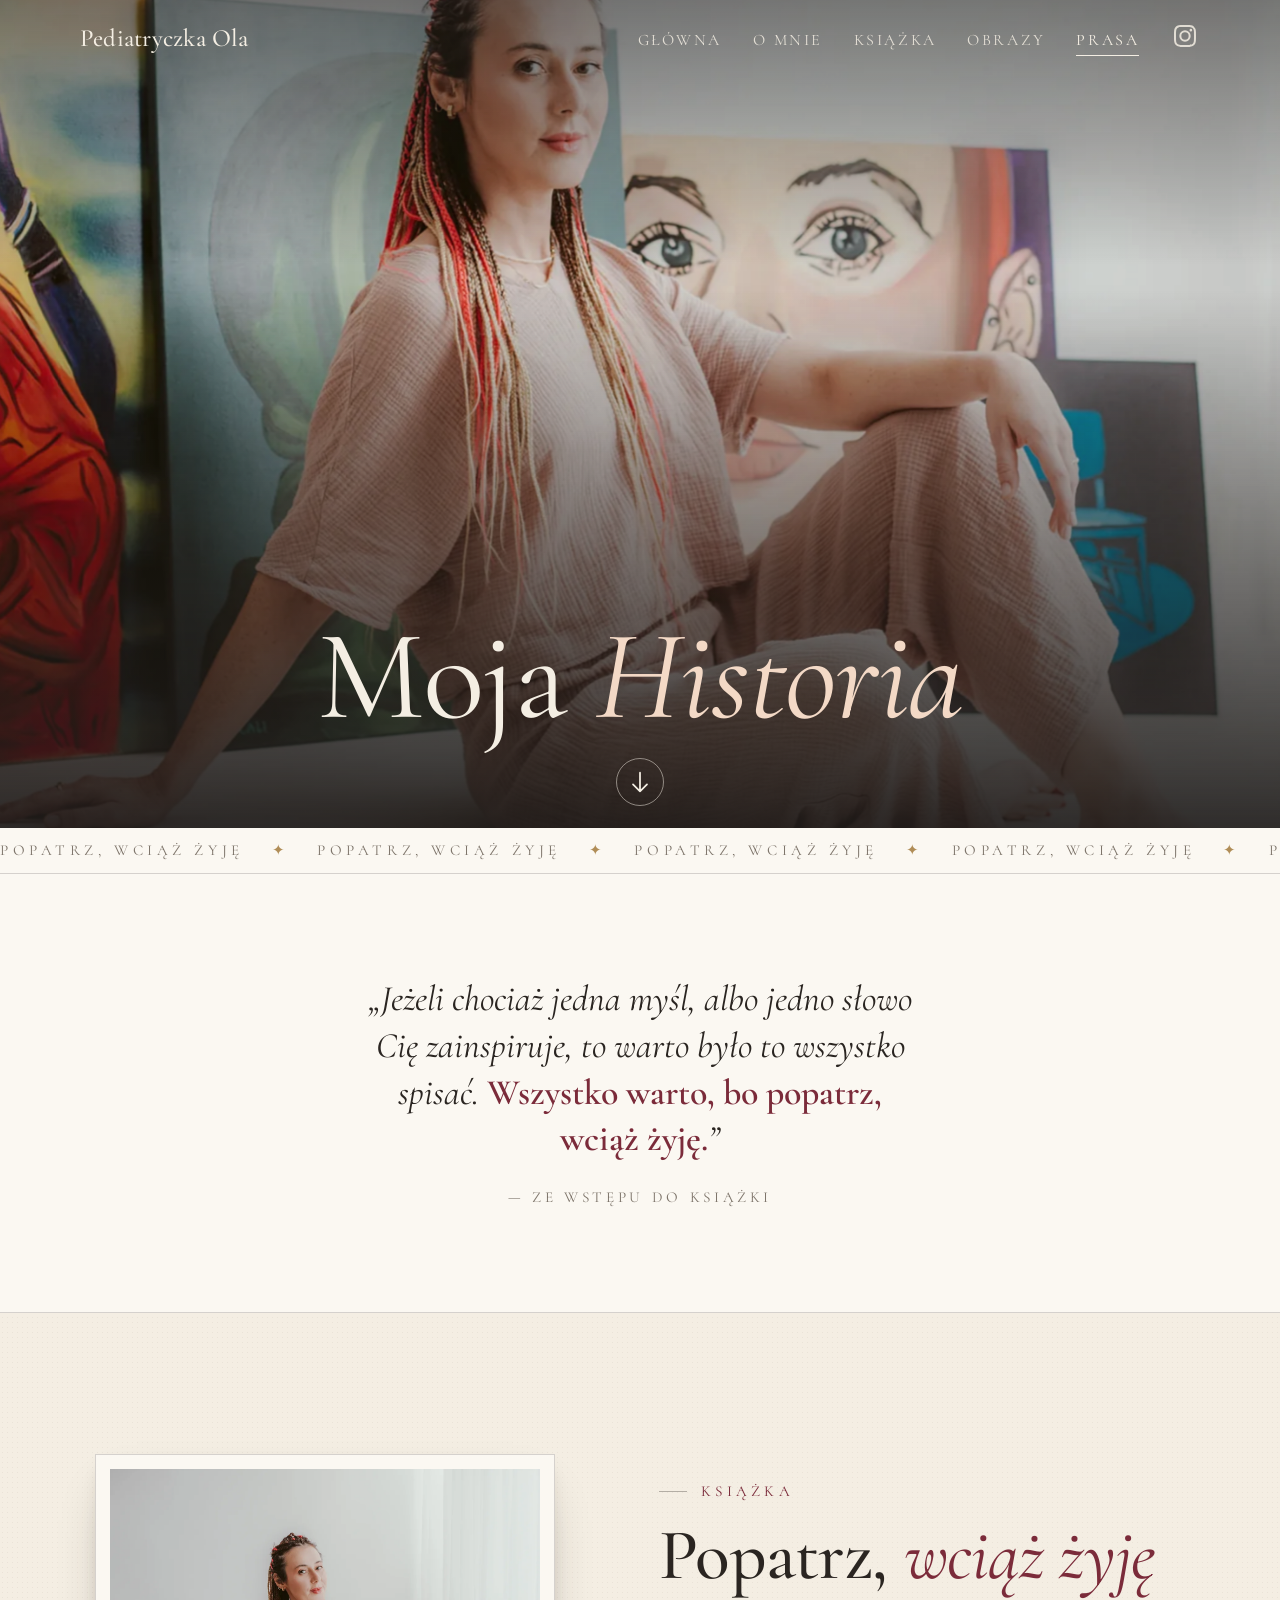
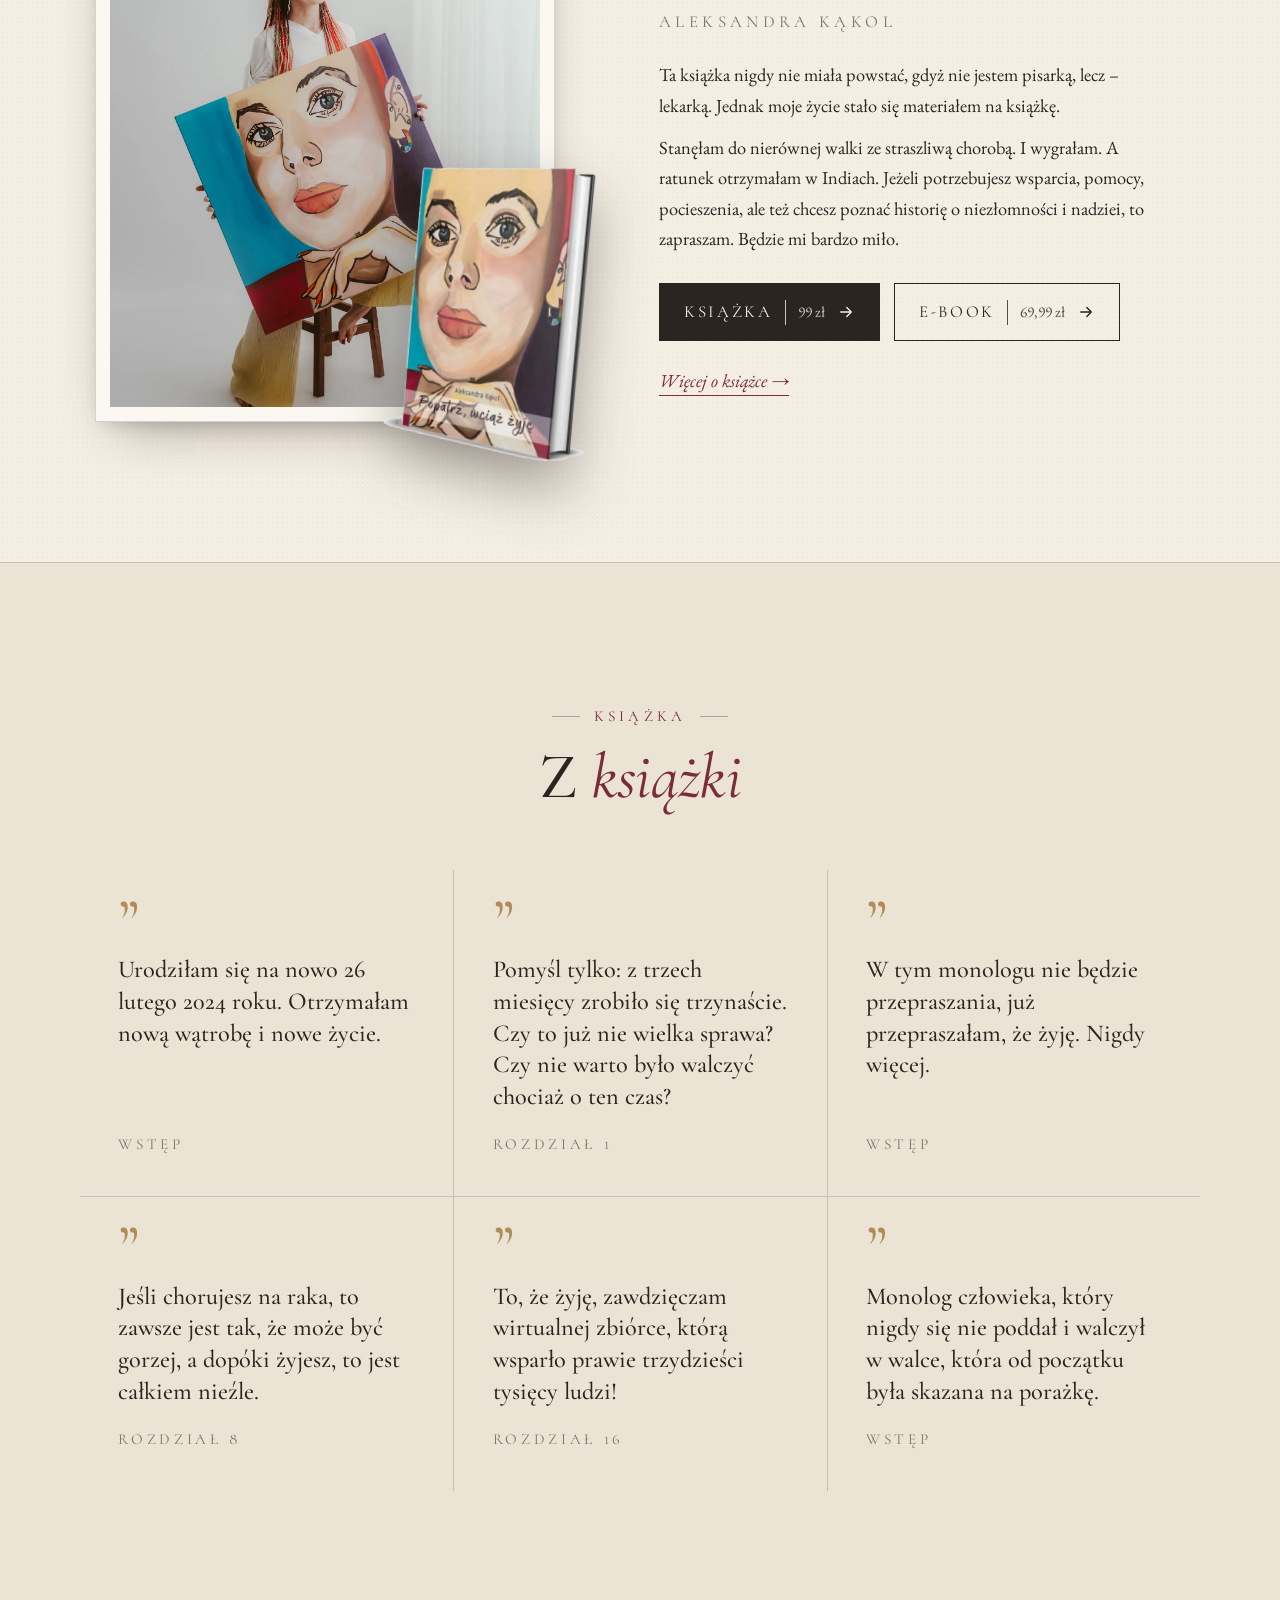
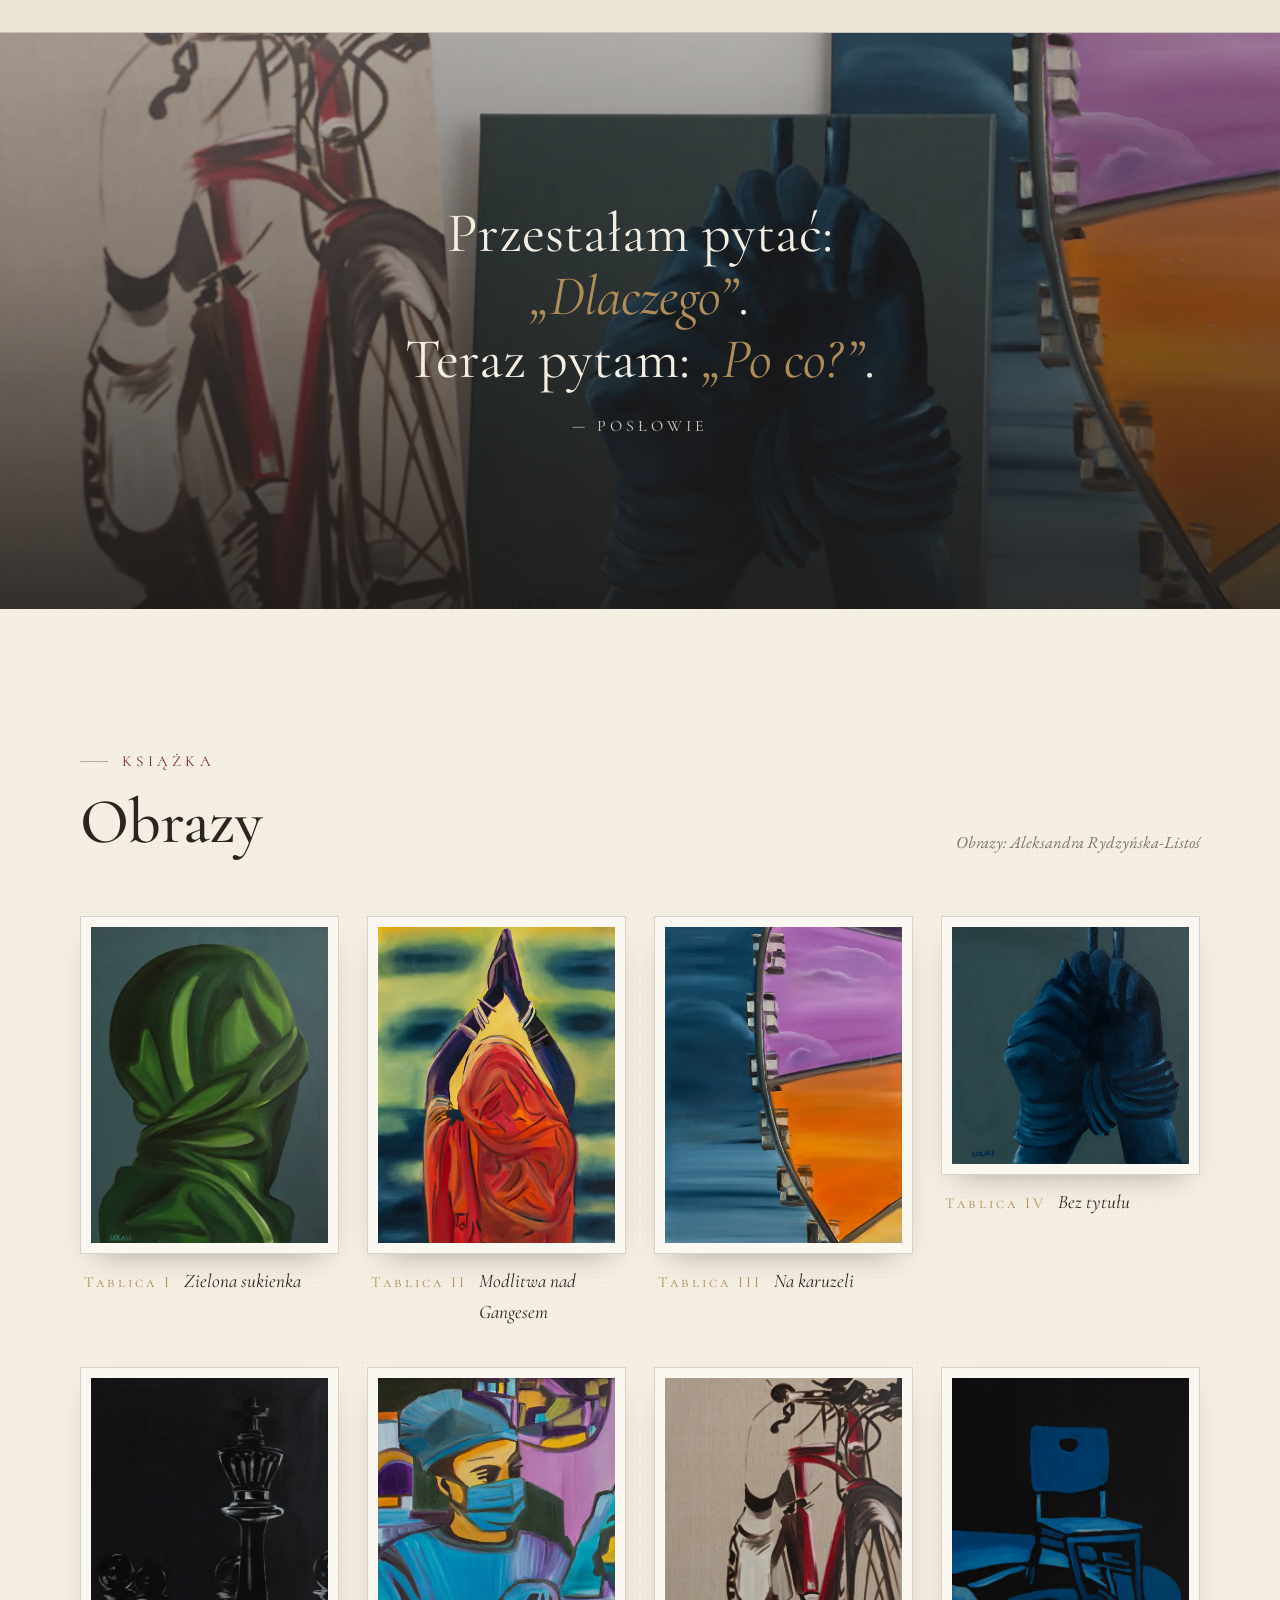
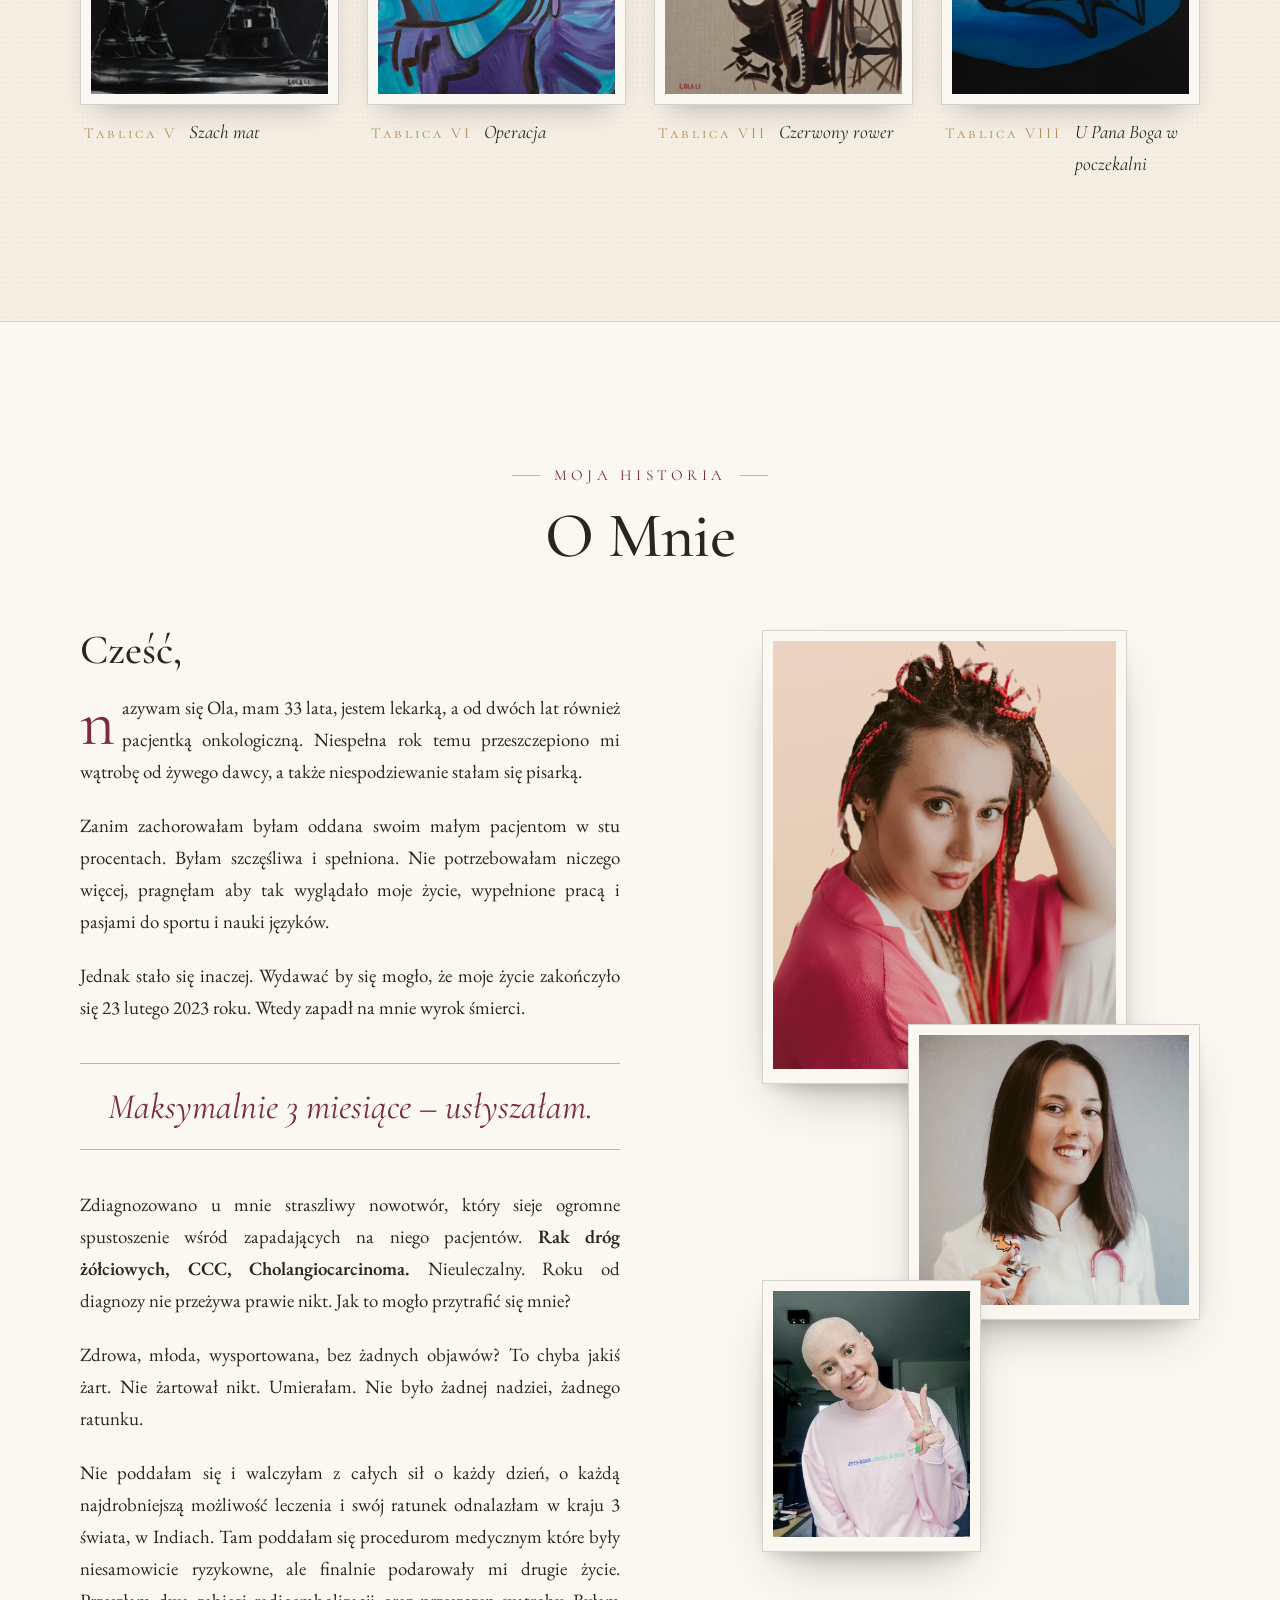
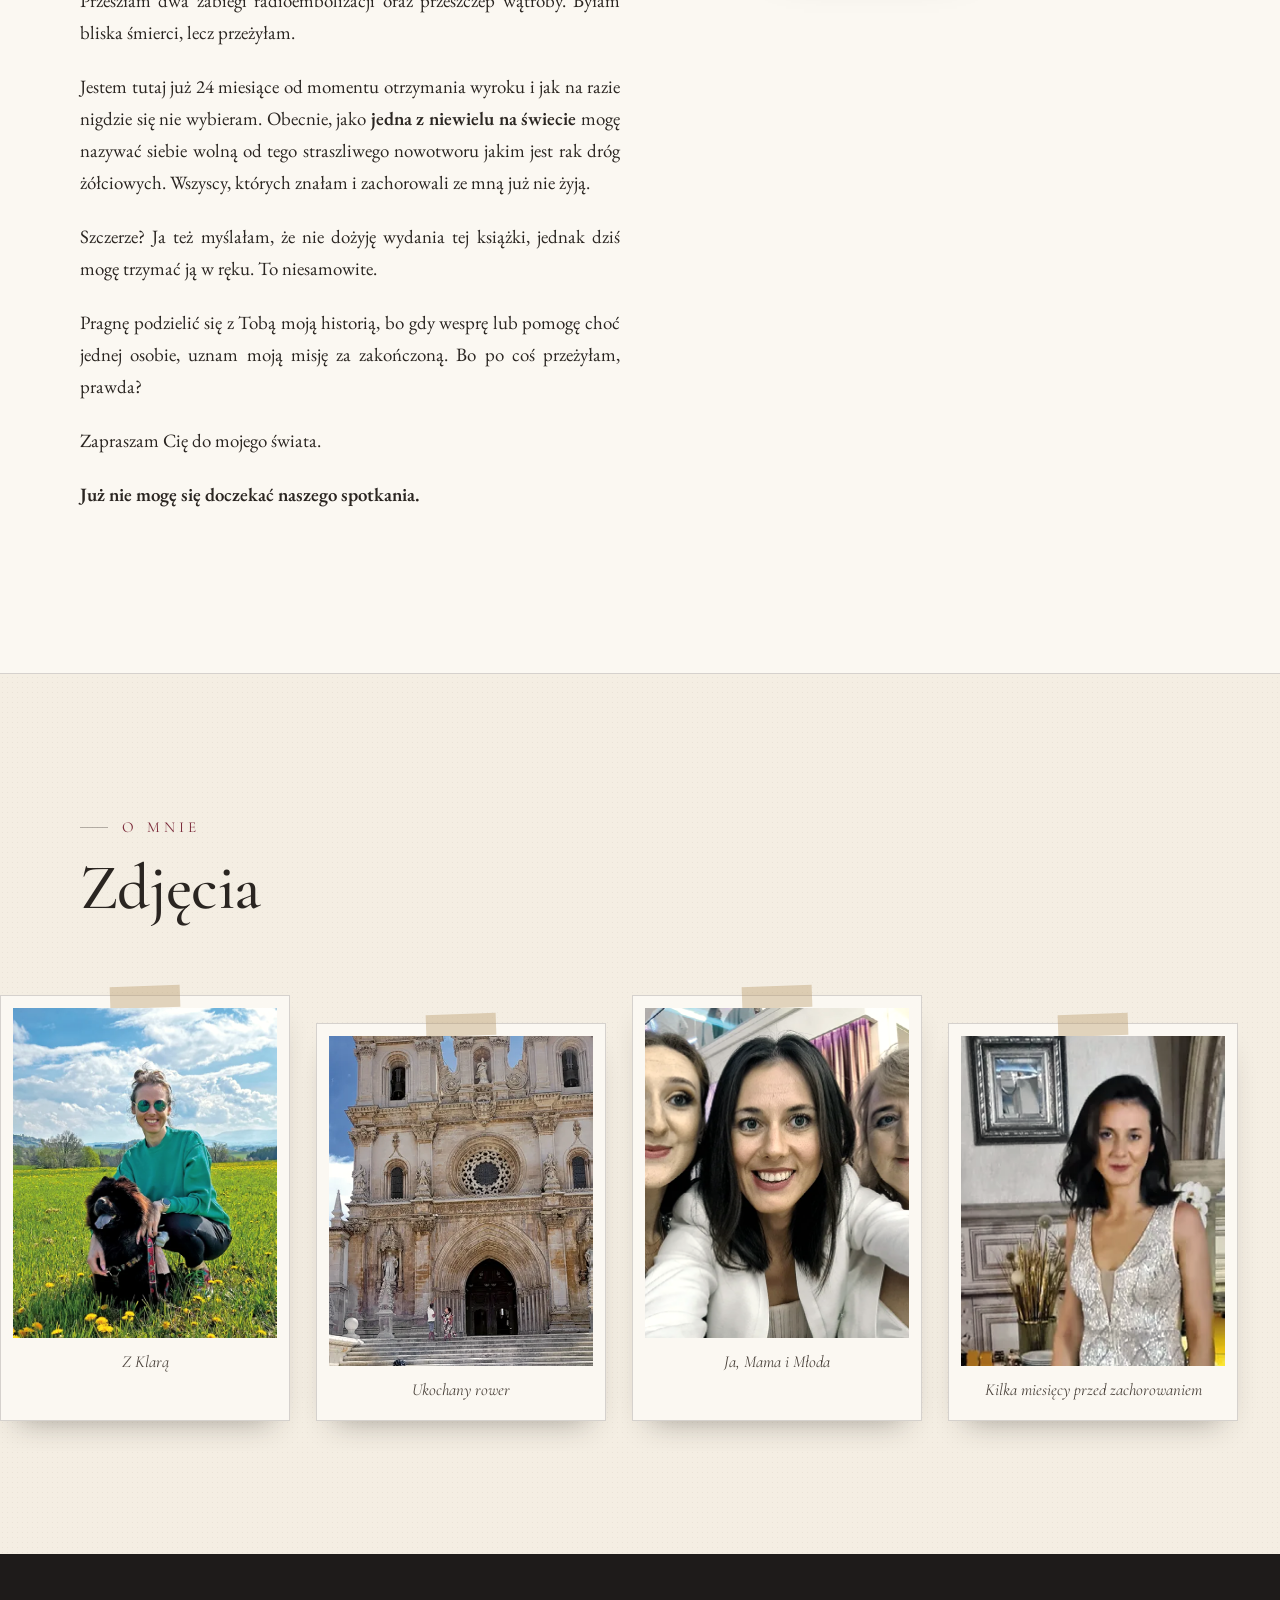
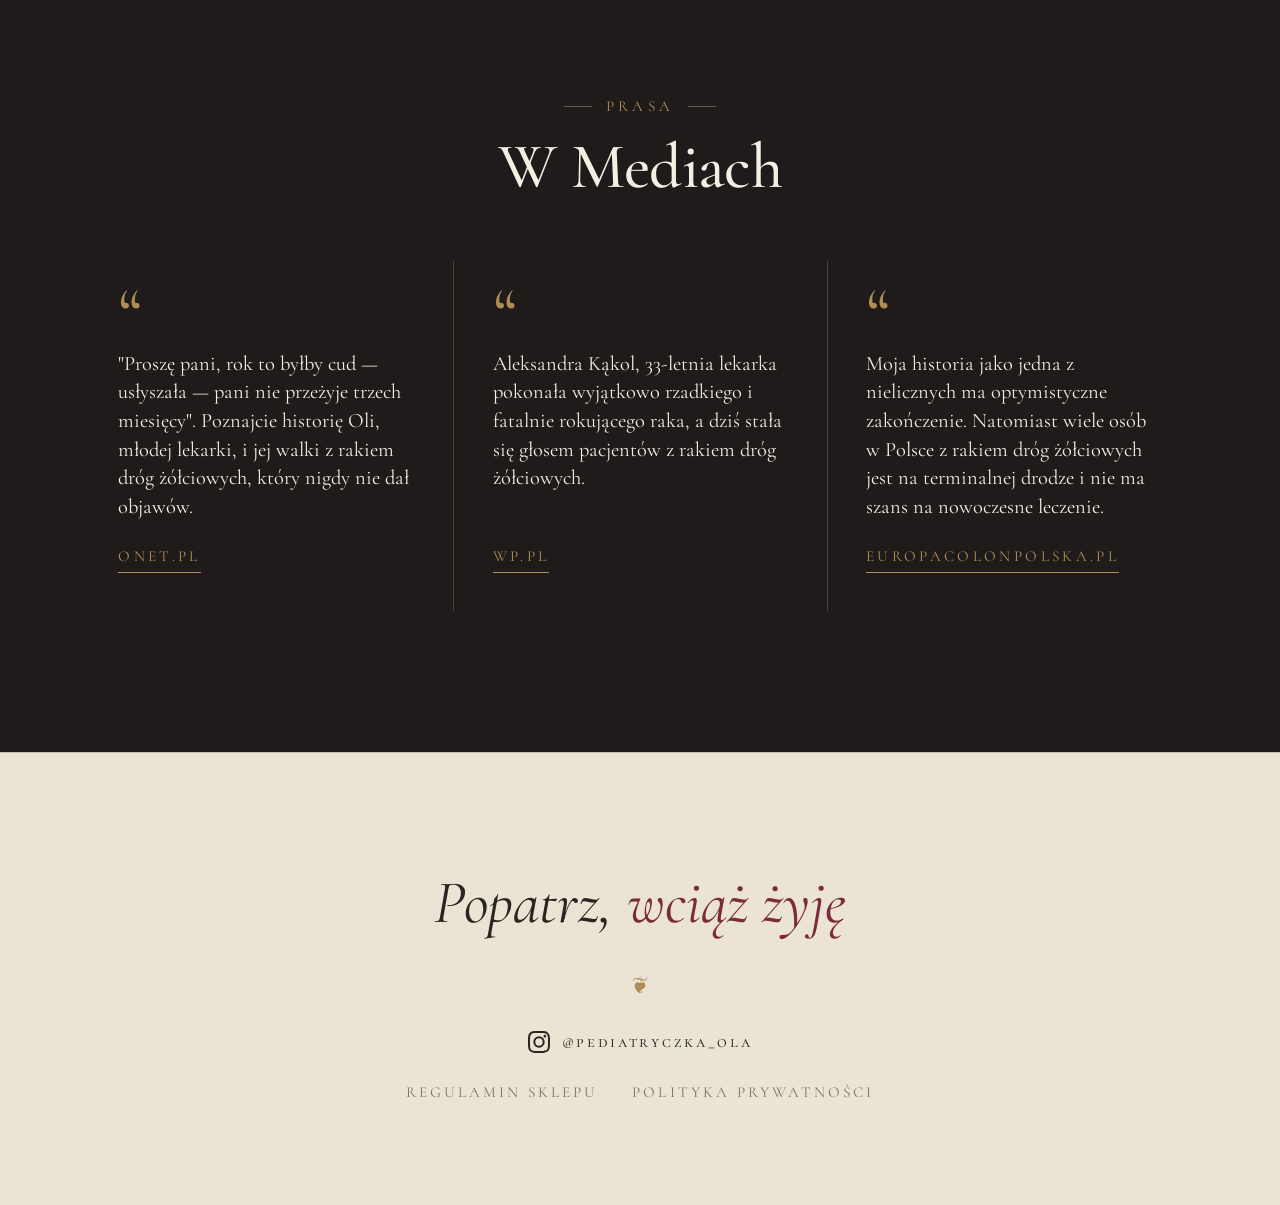
==== commit 2399e1dd: "1" ====
--- a/index.html
+++ b/index.html
@@ -4,17 +4,17 @@
   <meta charset="utf-8">
   <meta name="viewport" content="width=device-width, initial-scale=1">
   <title>Pediatryczka Ola — Moja Historia</title>
-  <meta name="description" content="Ola — lekarka, pacjentka onkologiczna, autorka książki „Popatrz, wciąż żyję”. Moja historia, książka i e-book, prasa.">
+  <meta name="description" content="Ola — lekarka, pacjentka onkologiczna, autorka książki „Popatrz, wciąż żyję”. Moja historia, książka i e-book, obrazy, prasa.">
   <meta property="og:title" content="Pediatryczka Ola — Moja Historia">
   <meta property="og:description" content="Ola — lekarka, pacjentka onkologiczna, autorka książki „Popatrz, wciąż żyję”.">
   <meta property="og:type" content="website">
   <meta property="og:image" content="assets/hero.jpg">
-  <meta name="theme-color" content="#1f2e5a">
   <link rel="icon" href="assets/favicon.svg" type="image/svg+xml">
   <link rel="preconnect" href="https://fonts.googleapis.com">
   <link rel="preconnect" href="https://fonts.gstatic.com" crossorigin>
-  <link rel="stylesheet" href="https://fonts.googleapis.com/css2?family=Fraunces:ital,opsz,wght,SOFT@0,9..144,300..700,50;1,9..144,300..700,50&family=Newsreader:ital,opsz,wght@0,6..72,400..600;1,6..72,400..600&family=DM+Sans:wght@400;500;600&display=swap">
+  <link rel="stylesheet" href="https://fonts.googleapis.com/css2?family=Cormorant+Garamond:ital,wght@0,400;0,500;0,600;1,400;1,500&family=EB+Garamond:ital,wght@0,400;0,500;1,400&family=Cormorant+SC:wght@500;600&display=swap">
   <link rel="stylesheet" href="styles.css">
+  <script>document.documentElement.classList.add('js');</script>
 </head>
 <body>
 
@@ -23,19 +23,14 @@
 <header class="top" id="top">
   <nav class="nav" aria-label="Główna nawigacja">
     <a class="brand" href="#top">Pediatryczka Ola</a>
-    <button class="burger" type="button" aria-expanded="false" aria-controls="menu" aria-label="Menu">
-      <span></span><span></span>
-    </button>
+    <button class="burger" type="button" aria-expanded="false" aria-controls="menu" aria-label="Menu"><span></span><span></span></button>
     <ul class="menu" id="menu">
       <li><a href="#top">Główna</a></li>
       <li><a href="#o-mnie">O Mnie</a></li>
       <li><a href="#ksiazka">Książka</a></li>
+      <li><a href="#obrazy">Obrazy</a></li>
       <li><a href="#prasa">Prasa</a></li>
-      <li>
-        <a class="ig" href="https://www.instagram.com/pediatryczka_ola/" target="_blank" rel="noopener" aria-label="Instagram @pediatryczka_ola">
-          <svg viewBox="0 0 24 24" width="22" height="22" aria-hidden="true"><path fill="currentColor" d="M12 2.2c3.2 0 3.6 0 4.8.1 1.2.1 1.8.2 2.2.4.6.2 1 .5 1.4.9.4.4.7.8.9 1.4.2.4.4 1 .4 2.2.1 1.3.1 1.6.1 4.8s0 3.6-.1 4.8c-.1 1.2-.2 1.8-.4 2.2-.2.6-.5 1-.9 1.4-.4.4-.8.7-1.4.9-.4.2-1 .4-2.2.4-1.3.1-1.6.1-4.8.1s-3.6 0-4.8-.1c-1.2-.1-1.8-.2-2.2-.4-.6-.2-1-.5-1.4-.9-.4-.4-.7-.8-.9-1.4-.2-.4-.4-1-.4-2.2C2.2 15.6 2.2 15.2 2.2 12s0-3.6.1-4.8c.1-1.2.2-1.8.4-2.2.2-.6.5-1 .9-1.4.4-.4.8-.7 1.4-.9.4-.2 1-.4 2.2-.4C8.4 2.2 8.8 2.2 12 2.2M12 0C8.7 0 8.3 0 7.1.1 5.8.1 4.9.3 4.1.6c-.8.3-1.5.7-2.1 1.4C1.3 2.6.9 3.3.6 4.1.3 4.9.1 5.8.1 7.1 0 8.3 0 8.7 0 12s0 3.7.1 4.9c.1 1.3.3 2.2.6 2.9.3.8.7 1.5 1.4 2.1.7.7 1.3 1.1 2.1 1.4.8.3 1.6.5 2.9.6C8.3 24 8.7 24 12 24s3.7 0 4.9-.1c1.3-.1 2.2-.3 2.9-.6.8-.3 1.5-.7 2.1-1.4.7-.7 1.1-1.3 1.4-2.1.3-.8.5-1.6.6-2.9.1-1.2.1-1.6.1-4.9s0-3.7-.1-4.9c-.1-1.3-.3-2.2-.6-2.9-.3-.8-.7-1.5-1.4-2.1C21.4 1.3 20.7.9 19.9.6 19.1.3 18.2.1 16.9.1 15.7 0 15.3 0 12 0zm0 5.8a6.2 6.2 0 1 0 0 12.4 6.2 6.2 0 0 0 0-12.4zM12 16a4 4 0 1 1 0-8 4 4 0 0 1 0 8zm6.4-11.8a1.4 1.4 0 1 0 0 2.9 1.4 1.4 0 0 0 0-2.9z"/></svg>
-        </a>
-      </li>
+      <li><a class="ig" href="https://www.instagram.com/pediatryczka_ola/" target="_blank" rel="noopener" aria-label="Instagram @pediatryczka_ola"><svg viewBox="0 0 24 24" width="22" height="22" aria-hidden="true"><path fill="currentColor" d="M12 2.2c3.2 0 3.6 0 4.8.1 1.2.1 1.8.2 2.2.4.6.2 1 .5 1.4.9.4.4.7.8.9 1.4.2.4.4 1 .4 2.2.1 1.3.1 1.6.1 4.8s0 3.6-.1 4.8c-.1 1.2-.2 1.8-.4 2.2-.2.6-.5 1-.9 1.4-.4.4-.8.7-1.4.9-.4.2-1 .4-2.2.4-1.3.1-1.6.1-4.8.1s-3.6 0-4.8-.1c-1.2-.1-1.8-.2-2.2-.4-.6-.2-1-.5-1.4-.9-.4-.4-.7-.8-.9-1.4-.2-.4-.4-1-.4-2.2C2.2 15.6 2.2 15.2 2.2 12s0-3.6.1-4.8c.1-1.2.2-1.8.4-2.2.2-.6.5-1 .9-1.4.4-.4.8-.7 1.4-.9.4-.2 1-.4 2.2-.4C8.4 2.2 8.8 2.2 12 2.2M12 0C8.7 0 8.3 0 7.1.1 5.8.1 4.9.3 4.1.6c-.8.3-1.5.7-2.1 1.4C1.3 2.6.9 3.3.6 4.1.3 4.9.1 5.8.1 7.1 0 8.3 0 8.7 0 12s0 3.7.1 4.9c.1 1.3.3 2.2.6 2.9.3.8.7 1.5 1.4 2.1.7.7 1.3 1.1 2.1 1.4.8.3 1.6.5 2.9.6C8.3 24 8.7 24 12 24s3.7 0 4.9-.1c1.3-.1 2.2-.3 2.9-.6.8-.3 1.5-.7 2.1-1.4.7-.7 1.1-1.3 1.4-2.1.3-.8.5-1.6.6-2.9.1-1.2.1-1.6.1-4.9s0-3.7-.1-4.9c-.1-1.3-.3-2.2-.6-2.9-.3-.8-.7-1.5-1.4-2.1C21.4 1.3 20.7.9 19.9.6 19.1.3 18.2.1 16.9.1 15.7 0 15.3 0 12 0zm0 5.8a6.2 6.2 0 1 0 0 12.4 6.2 6.2 0 0 0 0-12.4zM12 16a4 4 0 1 1 0-8 4 4 0 0 1 0 8zm6.4-11.8a1.4 1.4 0 1 0 0 2.9 1.4 1.4 0 0 0 0-2.9z"/></svg></a></li>
     </ul>
   </nav>
 </header>
@@ -43,55 +38,168 @@
 <main>
 
   <section class="hero" aria-label="Moja Historia">
-    <picture class="hero__media">
+    <picture class="hero__media" data-parallax>
       <source srcset="assets/hero.webp" type="image/webp">
-      <img src="assets/hero.jpg" alt="Ola siedzi na podłodze pracowni, za nią jej obrazy" fetchpriority="high">
+      <img src="assets/hero.jpg" alt="Ola siedzi na podłodze pracowni, za nią obrazy z książki" fetchpriority="high">
     </picture>
     <div class="hero__veil" aria-hidden="true"></div>
     <div class="hero__content">
-      <h1 class="hero__title">Moja <em>Historia</em></h1>
-    </div>
-    <a class="hero__scroll" href="#ksiazka" aria-label="Przewiń w dół">
-      <svg viewBox="0 0 24 24" width="28" height="28" aria-hidden="true"><path fill="none" stroke="currentColor" stroke-width="1.5" stroke-linecap="round" stroke-linejoin="round" d="M12 4v16m0 0-6-6m6 6 6-6"/></svg>
-    </a>
+      <h1 class="hero__title"><span class="hero__w">Moja</span> <em class="hero__w">Historia</em></h1>
+    </div>
+    <a class="hero__scroll" href="#motto" aria-label="Przewiń w dół"><svg viewBox="0 0 24 24" width="28" height="28" aria-hidden="true"><path fill="none" stroke="currentColor" stroke-width="1.5" stroke-linecap="round" stroke-linejoin="round" d="M12 4v16m0 0-6-6m6 6 6-6"/></svg></a>
+  </section>
+
+  <section class="motto" id="motto" aria-label="Motto">
+    <div class="marquee" aria-hidden="true">
+      <div class="marquee__track">
+        <span>Popatrz, wciąż żyję</span><span class="dot">✦</span><span>Popatrz, wciąż żyję</span><span class="dot">✦</span><span>Popatrz, wciąż żyję</span><span class="dot">✦</span><span>Popatrz, wciąż żyję</span><span class="dot">✦</span>
+        <span>Popatrz, wciąż żyję</span><span class="dot">✦</span><span>Popatrz, wciąż żyję</span><span class="dot">✦</span><span>Popatrz, wciąż żyję</span><span class="dot">✦</span><span>Popatrz, wciąż żyję</span><span class="dot">✦</span>
+      </div>
+    </div>
+    <div class="wrap motto__inner reveal">
+      <p class="motto__text">„Jeżeli chociaż jedna myśl, albo jedno słowo Cię zainspiruje, to warto było to wszystko spisać. <strong>Wszystko warto, bo popatrz, wciąż żyję.</strong>”</p>
+      <p class="motto__src">— ze wstępu do książki</p>
+    </div>
   </section>
 
   <section class="book" id="ksiazka">
     <div class="wrap book__grid">
-      <div class="book__visual">
-        <figure class="book__photo">
-          <img src="assets/ola-obraz.webp" alt="Ola trzyma obraz — malowany portret, który stał się okładką książki" loading="lazy">
-        </figure>
-        <figure class="book__cover">
-          <img src="assets/book.webp" alt="Okładka książki „Popatrz, wciąż żyję”" loading="lazy">
-        </figure>
+      <div class="book__visual reveal">
+        <figure class="book__photo"><img src="assets/ola-obraz.webp" alt="Ola trzyma obraz — malowany portret, który stał się okładką książki" loading="lazy"></figure>
+        <figure class="book__cover"><img src="assets/book.webp" alt="Okładka książki „Popatrz, wciąż żyję”" loading="lazy"></figure>
       </div>
-      <div class="book__body">
+      <div class="book__body reveal">
         <p class="eyebrow">Książka</p>
         <h2 class="book__title">Popatrz, <em>wciąż żyję</em></h2>
         <p class="book__author">Aleksandra Kąkol</p>
+        <p class="book__lead">Ta książka nigdy nie miała powstać, gdyż nie jestem pisarką, lecz – lekarką. Jednak moje życie stało się materiałem na książkę.</p>
+        <p class="book__lead">Stanęłam do nierównej walki ze straszliwą chorobą. I wygrałam. A ratunek otrzymałam w Indiach. Jeżeli potrzebujesz wsparcia, pomocy, pocieszenia, ale też chcesz poznać historię o niezłomności i nadziei, to zapraszam. Będzie mi bardzo miło.</p>
         <div class="book__actions">
-          <a class="btn btn--solid" href="https://pediatryczka.salescrm.pl/cart/add_product/13860" target="_blank" rel="noopener">
-            <span>książka</span>
-            <svg viewBox="0 0 24 24" width="18" height="18" aria-hidden="true"><path fill="none" stroke="currentColor" stroke-width="1.8" stroke-linecap="round" stroke-linejoin="round" d="M5 12h14m0 0-6-6m6 6-6 6"/></svg>
-          </a>
-          <a class="btn btn--ghost" href="https://pediatryczka.salescrm.pl/cart/add_product/16813" target="_blank" rel="noopener">
-            <span>e-book</span>
-            <svg viewBox="0 0 24 24" width="18" height="18" aria-hidden="true"><path fill="none" stroke="currentColor" stroke-width="1.8" stroke-linecap="round" stroke-linejoin="round" d="M5 12h14m0 0-6-6m6 6-6 6"/></svg>
-          </a>
+          <a class="btn btn--solid" href="https://pediatryczka.salescrm.pl/cart/add_product/13860" target="_blank" rel="noopener"><span>książka</span><span class="btn__price">99 zł</span><svg viewBox="0 0 24 24" width="18" height="18" aria-hidden="true"><path fill="none" stroke="currentColor" stroke-width="1.8" stroke-linecap="round" stroke-linejoin="round" d="M5 12h14m0 0-6-6m6 6-6 6"/></svg></a>
+          <a class="btn btn--ghost" href="https://pediatryczka.salescrm.pl/cart/add_product/16813" target="_blank" rel="noopener"><span>e-book</span><span class="btn__price">69,99 zł</span><svg viewBox="0 0 24 24" width="18" height="18" aria-hidden="true"><path fill="none" stroke="currentColor" stroke-width="1.8" stroke-linecap="round" stroke-linejoin="round" d="M5 12h14m0 0-6-6m6 6-6 6"/></svg></a>
         </div>
         <a class="more" href="ksiazka.html">Więcej o książce <span aria-hidden="true">→</span></a>
       </div>
     </div>
   </section>
 
+  <section class="quotes" id="cytaty">
+    <div class="wrap">
+      <header class="sec-head reveal">
+        <p class="eyebrow">Książka</p>
+        <h2 class="sec-title">Z <em>książki</em></h2>
+      </header>
+      <ul class="q-grid">
+        <li class="q reveal" style="--i:0">
+          <blockquote><p>Urodziłam się na nowo 26 lutego 2024 roku. Otrzymałam nową wątrobę i nowe życie.</p></blockquote>
+          <cite>Wstęp</cite>
+        </li>
+        <li class="q reveal" style="--i:1">
+          <blockquote><p>Pomyśl tylko: z trzech miesięcy zrobiło się trzynaście. Czy to już nie wielka sprawa? Czy nie warto było walczyć chociaż o ten czas?</p></blockquote>
+          <cite>Rozdział 1</cite>
+        </li>
+        <li class="q reveal" style="--i:2">
+          <blockquote><p>W tym monologu nie będzie przepraszania, już przepraszałam, że żyję. Nigdy więcej.</p></blockquote>
+          <cite>Wstęp</cite>
+        </li>
+        <li class="q reveal" style="--i:3">
+          <blockquote><p>Jeśli chorujesz na raka, to zawsze jest tak, że może być gorzej, a dopóki żyjesz, to jest całkiem nieźle.</p></blockquote>
+          <cite>Rozdział 8</cite>
+        </li>
+        <li class="q reveal" style="--i:4">
+          <blockquote><p>To, że żyję, zawdzięczam wirtualnej zbiórce, którą wsparło prawie trzydzieści tysięcy ludzi!</p></blockquote>
+          <cite>Rozdział 16</cite>
+        </li>
+        <li class="q reveal" style="--i:5">
+          <blockquote><p>Monolog człowieka, który nigdy się nie poddał i walczył w walce, która od początku była skazana na porażkę.</p></blockquote>
+          <cite>Wstęp</cite>
+        </li>
+      </ul>
+    </div>
+  </section>
+
+  <section class="band" aria-label="Cytat">
+    <picture class="band__media" data-parallax>
+      <img src="assets/obrazy/plan-3.webp" alt="Trzy obrazy z książki oparte o ścianę: Czerwony rower, Bez tytułu, Na karuzeli" loading="lazy">
+    </picture>
+    <div class="band__veil" aria-hidden="true"></div>
+    <div class="wrap band__inner reveal">
+      <p class="band__quote">Przestałam pytać: <em>„Dlaczego”</em>.<br>Teraz pytam: <em>„Po co?”</em>.</p>
+      <p class="band__src">— Posłowie</p>
+    </div>
+  </section>
+
+  <section class="gallery" id="obrazy">
+    <div class="wrap">
+      <header class="sec-head sec-head--row reveal">
+        <div>
+          <p class="eyebrow">Książka</p>
+          <h2 class="sec-title">Obrazy</h2>
+        </div>
+        <p class="sec-note">Obrazy: Aleksandra Rydzyńska-Listoś</p>
+      </header>
+      <ul class="art-grid">
+        <li class="art art--tall reveal" style="--i:0">
+          <a class="art__link" href="assets/obrazy/zielona-sukienka.webp" data-title="Zielona sukienka">
+            <img src="assets/obrazy/zielona-sukienka-s.webp" alt="Obraz „Zielona sukienka”" loading="lazy">
+          </a>
+          <figcaption class="art__cap"><span class="art__num">I</span><span class="art__title">Zielona sukienka</span></figcaption>
+        </li>
+        <li class="art art--tall reveal" style="--i:1">
+          <a class="art__link" href="assets/obrazy/modlitwa-nad-gangesem.webp" data-title="Modlitwa nad Gangesem">
+            <img src="assets/obrazy/modlitwa-nad-gangesem-s.webp" alt="Obraz „Modlitwa nad Gangesem”" loading="lazy">
+          </a>
+          <figcaption class="art__cap"><span class="art__num">II</span><span class="art__title">Modlitwa nad Gangesem</span></figcaption>
+        </li>
+        <li class="art art--tall reveal" style="--i:2">
+          <a class="art__link" href="assets/obrazy/na-karuzeli.webp" data-title="Na karuzeli">
+            <img src="assets/obrazy/na-karuzeli-s.webp" alt="Obraz „Na karuzeli”" loading="lazy">
+          </a>
+          <figcaption class="art__cap"><span class="art__num">III</span><span class="art__title">Na karuzeli</span></figcaption>
+        </li>
+        <li class="art art--square reveal" style="--i:3">
+          <a class="art__link" href="assets/obrazy/bez-tytulu.webp" data-title="Bez tytułu">
+            <img src="assets/obrazy/bez-tytulu-s.webp" alt="Obraz „Bez tytułu”" loading="lazy">
+          </a>
+          <figcaption class="art__cap"><span class="art__num">IV</span><span class="art__title">Bez tytułu</span></figcaption>
+        </li>
+        <li class="art art--tall reveal" style="--i:4">
+          <a class="art__link" href="assets/obrazy/szach-mat.webp" data-title="Szach mat">
+            <img src="assets/obrazy/szach-mat-s.webp" alt="Obraz „Szach mat”" loading="lazy">
+          </a>
+          <figcaption class="art__cap"><span class="art__num">V</span><span class="art__title">Szach mat</span></figcaption>
+        </li>
+        <li class="art art--wide reveal" style="--i:5">
+          <a class="art__link" href="assets/obrazy/operacja.webp" data-title="Operacja">
+            <img src="assets/obrazy/operacja-s.webp" alt="Obraz „Operacja”" loading="lazy">
+          </a>
+          <figcaption class="art__cap"><span class="art__num">VI</span><span class="art__title">Operacja</span></figcaption>
+        </li>
+        <li class="art art--tall reveal" style="--i:6">
+          <a class="art__link" href="assets/obrazy/czerwony-rower.webp" data-title="Czerwony rower">
+            <img src="assets/obrazy/czerwony-rower-s.webp" alt="Obraz „Czerwony rower”" loading="lazy">
+          </a>
+          <figcaption class="art__cap"><span class="art__num">VII</span><span class="art__title">Czerwony rower</span></figcaption>
+        </li>
+        <li class="art art--tall reveal" style="--i:7">
+          <a class="art__link" href="assets/obrazy/u-pana-boga-w-poczekalni.webp" data-title="U Pana Boga w poczekalni">
+            <img src="assets/obrazy/u-pana-boga-w-poczekalni-s.webp" alt="Obraz „U Pana Boga w poczekalni”" loading="lazy">
+          </a>
+          <figcaption class="art__cap"><span class="art__num">VIII</span><span class="art__title">U Pana Boga w poczekalni</span></figcaption>
+        </li>
+      </ul>
+    </div>
+  </section>
+
   <section class="about" id="o-mnie">
     <div class="wrap">
-      <header class="about__head">
-        <p class="eyebrow">O Mnie</p>
+      <header class="sec-head reveal">
+        <p class="eyebrow">Moja Historia</p>
+        <h2 class="sec-title">O Mnie</h2>
       </header>
       <div class="about__grid">
-        <div class="about__text">
+        <div class="about__text reveal">
+
           <p class="about__hi"><strong>Cześć,</strong></p>
           <p>nazywam się Ola, mam 33 lata, jestem lekarką, a od dwóch lat również pacjentką onkologiczną. Niespełna rok temu przeszczepiono mi wątrobę od żywego dawcy, a także niespodziewanie stałam się pisarką.</p>
           <p>Zanim zachorowałam byłam oddana swoim małym pacjentom w stu procentach. Byłam szczęśliwa i spełniona. Nie potrzebowałam niczego więcej, pragnęłam aby tak wyglądało moje życie, wypełnione pracą i pasjami do sportu i nauki języków.</p>
@@ -105,49 +213,86 @@
           <p>Pragnę podzielić się z Tobą moją historią, bo gdy wesprę lub pomogę choć jednej osobie, uznam moją misję za zakończoną. Bo po coś przeżyłam, prawda?</p>
           <p>Zapraszam Cię do mojego świata.</p>
           <p class="about__sign"><strong>Już nie mogę się doczekać naszego spotkania.</strong></p>
+
         </div>
-
         <aside class="about__photos" aria-label="Zdjęcia">
-          <figure class="photo photo--1">
-            <img src="assets/ola-portret.webp" alt="Ola w różowej marynarce, z kolorowymi warkoczykami" loading="lazy">
-          </figure>
-          <figure class="photo photo--2">
-            <img src="assets/ola-lekarka.jpg" alt="Ola w białym fartuchu lekarskim ze stetoskopem" loading="lazy">
-          </figure>
-          <figure class="photo photo--3">
-            <img src="assets/ola-usmiech.jpg" alt="Ola uśmiechnięta, pokazuje znak pokoju" loading="lazy">
-          </figure>
+          <figure class="photo photo--1 reveal"><img src="assets/ola-portret.webp" alt="Ola w różowej marynarce, z kolorowymi warkoczykami" loading="lazy"></figure>
+          <figure class="photo photo--2 reveal"><img src="assets/ola-lekarka.jpg" alt="Ola w białym fartuchu lekarskim ze stetoskopem" loading="lazy"></figure>
+          <figure class="photo photo--3 reveal"><img src="assets/ola-usmiech.jpg" alt="Ola uśmiechnięta, pokazuje znak pokoju" loading="lazy"></figure>
         </aside>
       </div>
     </div>
   </section>
 
+  <section class="moments" id="chwile">
+    <div class="wrap">
+      <header class="sec-head sec-head--row reveal">
+        <div>
+          <p class="eyebrow">O Mnie</p>
+          <h2 class="sec-title">Zdjęcia</h2>
+        </div>
+      </header>
+    </div>
+    <ul class="moments__strip" data-drag>
+        <li class="moment reveal" style="--i:0">
+          <img src="assets/foto/z-klara.webp" alt="Z Klarą" loading="lazy">
+          <figcaption>Z Klarą</figcaption>
+        </li>
+        <li class="moment reveal" style="--i:1">
+          <img src="assets/foto/ukochany-rower.webp" alt="Ukochany rower" loading="lazy">
+          <figcaption>Ukochany rower</figcaption>
+        </li>
+        <li class="moment reveal" style="--i:2">
+          <img src="assets/foto/ja-mama-i-mloda.webp" alt="Ja, Mama i Młoda" loading="lazy">
+          <figcaption>Ja, Mama i Młoda</figcaption>
+        </li>
+        <li class="moment reveal" style="--i:3">
+          <img src="assets/foto/kilka-miesiecy-przed.webp" alt="Kilka miesięcy przed zachorowaniem" loading="lazy">
+          <figcaption>Kilka miesięcy przed zachorowaniem</figcaption>
+        </li>
+        <li class="moment reveal" style="--i:4">
+          <img src="assets/foto/w-pracy.webp" alt="W pracy" loading="lazy">
+          <figcaption>W pracy</figcaption>
+        </li>
+        <li class="moment reveal" style="--i:5">
+          <img src="assets/foto/podczas-chemioterapii.webp" alt="Podczas chemioterapii" loading="lazy">
+          <figcaption>Podczas chemioterapii</figcaption>
+        </li>
+        <li class="moment reveal" style="--i:6">
+          <img src="assets/foto/podczas-chemioterapii-2.webp" alt="Podczas chemioterapii" loading="lazy">
+          <figcaption>Podczas chemioterapii</figcaption>
+        </li>
+        <li class="moment reveal" style="--i:7">
+          <img src="assets/foto/indie-1.webp" alt="Indie" loading="lazy">
+          <figcaption>Indie</figcaption>
+        </li>
+        <li class="moment reveal" style="--i:8">
+          <img src="assets/foto/indie-2.webp" alt="Indie" loading="lazy">
+          <figcaption>Indie</figcaption>
+        </li>
+    </ul>
+  </section>
+
   <section class="press" id="prasa">
     <div class="wrap">
-      <header class="press__head">
-        <p class="eyebrow eyebrow--light">Prasa</p>
-        <h2 class="press__title">W Mediach</h2>
-      </header>
-      <ul class="quotes">
-        <li class="quote">
+      <header class="sec-head reveal">
+        <p class="eyebrow">Prasa</p>
+        <h2 class="sec-title">W Mediach</h2>
+      </header>
+      <ul class="press-grid">
+        <li class="quote reveal" style="--i:0">
           <span class="quote__mark" aria-hidden="true">“</span>
-          <blockquote>
-            <p>"Proszę pani, rok to byłby cud — usłyszała — pani nie przeżyje trzech miesięcy". Poznajcie historię Oli, młodej lekarki, i jej walki z rakiem dróg żółciowych, który nigdy nie dał objawów.</p>
-          </blockquote>
+          <blockquote><p>"Proszę pani, rok to byłby cud — usłyszała — pani nie przeżyje trzech miesięcy". Poznajcie historię Oli, młodej lekarki, i jej walki z rakiem dróg żółciowych, który nigdy nie dał objawów.</p></blockquote>
           <a class="quote__src" href="https://www.onet.pl" target="_blank" rel="noopener">Onet.pl</a>
         </li>
-        <li class="quote">
+        <li class="quote reveal" style="--i:1">
           <span class="quote__mark" aria-hidden="true">“</span>
-          <blockquote>
-            <p>Aleksandra Kąkol, 33-letnia lekarka pokonała wyjątkowo rzadkiego i fatalnie rokującego raka, a dziś stała się głosem pacjentów z rakiem dróg żółciowych.</p>
-          </blockquote>
+          <blockquote><p>Aleksandra Kąkol, 33-letnia lekarka pokonała wyjątkowo rzadkiego i fatalnie rokującego raka, a dziś stała się głosem pacjentów z rakiem dróg żółciowych.</p></blockquote>
           <a class="quote__src" href="https://portal.abczdrowie.pl/33-letnia-lekarka-pokonala-rzadkiego-raka-wazne-jest-by-nie-czekac-na-objawy" target="_blank" rel="noopener">WP.PL</a>
         </li>
-        <li class="quote">
+        <li class="quote reveal" style="--i:2">
           <span class="quote__mark" aria-hidden="true">“</span>
-          <blockquote>
-            <p>Moja historia jako jedna z nielicznych ma optymistyczne zakończenie. Natomiast wiele osób w Polsce z rakiem dróg żółciowych jest na terminalnej drodze i nie ma szans na nowoczesne leczenie.</p>
-          </blockquote>
+          <blockquote><p>Moja historia jako jedna z nielicznych ma optymistyczne zakończenie. Natomiast wiele osób w Polsce z rakiem dróg żółciowych jest na terminalnej drodze i nie ma szans na nowoczesne leczenie.</p></blockquote>
           <a class="quote__src" href="https://europacolonpolska.pl/patient-story/historia-aleksandry/" target="_blank" rel="noopener">europacolonpolska.pl</a>
         </li>
       </ul>
@@ -158,10 +303,8 @@
 
 <footer class="foot">
   <div class="wrap foot__inner">
-    <a class="foot__ig" href="https://www.instagram.com/pediatryczka_ola/" target="_blank" rel="noopener">
-      <svg viewBox="0 0 24 24" width="36" height="36" aria-hidden="true"><defs><linearGradient id="igg" x1="0" y1="1" x2="1" y2="0"><stop offset="0" stop-color="#f9a13d"/><stop offset=".5" stop-color="#e4536b"/><stop offset="1" stop-color="#7b4bc4"/></linearGradient></defs><path fill="url(#igg)" d="M12 2.2c3.2 0 3.6 0 4.8.1 1.2.1 1.8.2 2.2.4.6.2 1 .5 1.4.9.4.4.7.8.9 1.4.2.4.4 1 .4 2.2.1 1.3.1 1.6.1 4.8s0 3.6-.1 4.8c-.1 1.2-.2 1.8-.4 2.2-.2.6-.5 1-.9 1.4-.4.4-.8.7-1.4.9-.4.2-1 .4-2.2.4-1.3.1-1.6.1-4.8.1s-3.6 0-4.8-.1c-1.2-.1-1.8-.2-2.2-.4-.6-.2-1-.5-1.4-.9-.4-.4-.7-.8-.9-1.4-.2-.4-.4-1-.4-2.2C2.2 15.6 2.2 15.2 2.2 12s0-3.6.1-4.8c.1-1.2.2-1.8.4-2.2.2-.6.5-1 .9-1.4.4-.4.8-.7 1.4-.9.4-.2 1-.4 2.2-.4C8.4 2.2 8.8 2.2 12 2.2M12 0C8.7 0 8.3 0 7.1.1 5.8.1 4.9.3 4.1.6c-.8.3-1.5.7-2.1 1.4C1.3 2.6.9 3.3.6 4.1.3 4.9.1 5.8.1 7.1 0 8.3 0 8.7 0 12s0 3.7.1 4.9c.1 1.3.3 2.2.6 2.9.3.8.7 1.5 1.4 2.1.7.7 1.3 1.1 2.1 1.4.8.3 1.6.5 2.9.6C8.3 24 8.7 24 12 24s3.7 0 4.9-.1c1.3-.1 2.2-.3 2.9-.6.8-.3 1.5-.7 2.1-1.4.7-.7 1.1-1.3 1.4-2.1.3-.8.5-1.6.6-2.9.1-1.2.1-1.6.1-4.9s0-3.7-.1-4.9c-.1-1.3-.3-2.2-.6-2.9-.3-.8-.7-1.5-1.4-2.1C21.4 1.3 20.7.9 19.9.6 19.1.3 18.2.1 16.9.1 15.7 0 15.3 0 12 0zm0 5.8a6.2 6.2 0 1 0 0 12.4 6.2 6.2 0 0 0 0-12.4zM12 16a4 4 0 1 1 0-8 4 4 0 0 1 0 8zm6.4-11.8a1.4 1.4 0 1 0 0 2.9 1.4 1.4 0 0 0 0-2.9z"/></svg>
-      <span>@pediatryczka_ola</span>
-    </a>
+    <p class="foot__motto">Popatrz, <em>wciąż żyję</em></p>
+    <a class="foot__ig" href="https://www.instagram.com/pediatryczka_ola/" target="_blank" rel="noopener"><svg viewBox="0 0 24 24" width="22" height="22" aria-hidden="true"><path fill="currentColor" d="M12 2.2c3.2 0 3.6 0 4.8.1 1.2.1 1.8.2 2.2.4.6.2 1 .5 1.4.9.4.4.7.8.9 1.4.2.4.4 1 .4 2.2.1 1.3.1 1.6.1 4.8s0 3.6-.1 4.8c-.1 1.2-.2 1.8-.4 2.2-.2.6-.5 1-.9 1.4-.4.4-.8.7-1.4.9-.4.2-1 .4-2.2.4-1.3.1-1.6.1-4.8.1s-3.6 0-4.8-.1c-1.2-.1-1.8-.2-2.2-.4-.6-.2-1-.5-1.4-.9-.4-.4-.7-.8-.9-1.4-.2-.4-.4-1-.4-2.2C2.2 15.6 2.2 15.2 2.2 12s0-3.6.1-4.8c.1-1.2.2-1.8.4-2.2.2-.6.5-1 .9-1.4.4-.4.8-.7 1.4-.9.4-.2 1-.4 2.2-.4C8.4 2.2 8.8 2.2 12 2.2M12 0C8.7 0 8.3 0 7.1.1 5.8.1 4.9.3 4.1.6c-.8.3-1.5.7-2.1 1.4C1.3 2.6.9 3.3.6 4.1.3 4.9.1 5.8.1 7.1 0 8.3 0 8.7 0 12s0 3.7.1 4.9c.1 1.3.3 2.2.6 2.9.3.8.7 1.5 1.4 2.1.7.7 1.3 1.1 2.1 1.4.8.3 1.6.5 2.9.6C8.3 24 8.7 24 12 24s3.7 0 4.9-.1c1.3-.1 2.2-.3 2.9-.6.8-.3 1.5-.7 2.1-1.4.7-.7 1.1-1.3 1.4-2.1.3-.8.5-1.6.6-2.9.1-1.2.1-1.6.1-4.9s0-3.7-.1-4.9c-.1-1.3-.3-2.2-.6-2.9-.3-.8-.7-1.5-1.4-2.1C21.4 1.3 20.7.9 19.9.6 19.1.3 18.2.1 16.9.1 15.7 0 15.3 0 12 0zm0 5.8a6.2 6.2 0 1 0 0 12.4 6.2 6.2 0 0 0 0-12.4zM12 16a4 4 0 1 1 0-8 4 4 0 0 1 0 8zm6.4-11.8a1.4 1.4 0 1 0 0 2.9 1.4 1.4 0 0 0 0-2.9z"/></svg><span>@pediatryczka_ola</span></a>
     <nav class="foot__links" aria-label="Dokumenty">
       <a href="regulamin.html">Regulamin Sklepu</a>
       <a href="polityka-prywatnosci.html">Polityka Prywatności</a>
@@ -169,6 +312,11 @@
   </div>
 </footer>
 
+<div class="lightbox" id="lightbox" hidden>
+  <button class="lightbox__close" type="button" aria-label="Zamknij">×</button>
+  <figure><img alt=""><figcaption></figcaption></figure>
+</div>
+
 <script src="script.js" defer></script>
 </body>
 </html>
--- a/styles.css
+++ b/styles.css
@@ -1,461 +1,337 @@
-/* ------------------------------------------------------------------
-   Pediatryczka Ola — styles
-   Paleta: granat (kontynuacja starej strony), mgła lawendowa, brzoskwinia
-   w stopce + kolory z jej obrazów i warkoczyków (turkus, koral, ochra).
-------------------------------------------------------------------- */
+/* ===================================================================
+   Pediatryczka Ola — styl „wydawniczy”
+   Strona jak dobrze złożona książka: ciepły papier, garamondy,
+   inicjały, cienkie linie, ornamenty, numerowane tablice z obrazami.
+=================================================================== */
 
 :root {
-  --ink: #1f2e5a;
-  --ink-deep: #14203f;
-  --ink-soft: #3b4a7a;
-  --paper: #f7f4ef;
-  --paper-2: #efeae2;
-  --mist: #ecebf4;
-  --peach: #f8e6df;
-  --teal: #2a9da8;
-  --coral: #e4536b;
-  --ochre: #e9b872;
-  --text: #2b2f3a;
-  --muted: #6b6f7c;
-  --line: rgba(31, 46, 90, .14);
-  --white: #ffffff;
-
-  --font-display: "Fraunces", "Iowan Old Style", "Palatino Linotype", Georgia, serif;
-  --font-body: "Newsreader", "Iowan Old Style", Georgia, "Times New Roman", serif;
-  --font-ui: "DM Sans", "Helvetica Neue", Arial, sans-serif;
-
-  --wrap: 1180px;
-  --gutter: clamp(20px, 4vw, 48px);
-  --radius: 22px;
-  --shadow-lg: 0 30px 60px -20px rgba(20, 32, 63, .35), 0 12px 24px -12px rgba(20, 32, 63, .2);
-  --shadow-sm: 0 6px 18px -8px rgba(20, 32, 63, .25);
+  --paper: #f4eee3;
+  --paper-2: #ebe3d4;
+  --paper-3: #fbf8f2;
+  --ink: #2a2521;
+  --ink-2: #4a423b;
+  --muted: #7d746a;
+  --burgundy: #7b2b3a;
+  --gold: #b08d57;
+  --sage: #5f6f63;
+  --night: #1e1b1a;
+  --line: rgba(42, 37, 33, .18);
+  --line-2: rgba(42, 37, 33, .32);
+
+  --font-display: "Cormorant Garamond", "Iowan Old Style", Georgia, serif;
+  --font-body: "EB Garamond", "Iowan Old Style", Georgia, serif;
+  --font-caps: "Cormorant SC", "Cormorant Garamond", Georgia, serif;
+
+  --wrap: 1120px;
+  --gutter: clamp(20px, 4vw, 56px);
   --ease: cubic-bezier(.2, .7, .2, 1);
+  --shadow: 0 24px 50px -24px rgba(42, 37, 33, .45), 0 8px 18px -10px rgba(42, 37, 33, .25);
 }
 
 *, *::before, *::after { box-sizing: border-box; }
 html { scroll-behavior: smooth; -webkit-text-size-adjust: 100%; }
 body {
-  margin: 0;
+  margin: 0; color: var(--ink);
   background: var(--paper);
-  color: var(--text);
-  font-family: var(--font-body);
-  font-size: 1.125rem;
-  line-height: 1.6;
-  font-optical-sizing: auto;
-  -webkit-font-smoothing: antialiased;
+  background-image: radial-gradient(rgba(42, 37, 33, .05) .6px, transparent .6px);
+  background-size: 5px 5px;
+  font-family: var(--font-body); font-size: 1.15rem; line-height: 1.65;
+  -webkit-font-smoothing: antialiased; overflow-x: clip;
 }
 img { max-width: 100%; display: block; height: auto; }
 a { color: inherit; }
 figure { margin: 0; }
 ul { list-style: none; margin: 0; padding: 0; }
-h1, h2, h3 { margin: 0; font-family: var(--font-display); font-weight: 400; line-height: 1.05; text-wrap: balance; }
+h1, h2, h3 { margin: 0; font-family: var(--font-display); font-weight: 500; line-height: 1.05; text-wrap: balance; }
 em { font-style: italic; }
 strong { font-weight: 600; }
-
-:focus-visible { outline: 3px solid var(--teal); outline-offset: 3px; border-radius: 4px; }
-
+:focus-visible { outline: 2px solid var(--burgundy); outline-offset: 3px; }
 .wrap { width: min(var(--wrap), 100% - 2 * var(--gutter)); margin-inline: auto; }
-
-.skip {
-  position: absolute; left: 16px; top: -60px; z-index: 100;
-  background: var(--ink); color: #fff; padding: 10px 14px; border-radius: 8px;
-  font-family: var(--font-ui); text-decoration: none;
-}
+.skip { position: absolute; left: 16px; top: -60px; z-index: 100; background: var(--ink); color: #fff; padding: 10px 14px; text-decoration: none; }
 .skip:focus { top: 16px; }
 
-.eyebrow {
-  margin: 0 0 14px;
-  font-family: var(--font-ui);
-  font-size: .78rem;
-  font-weight: 600;
-  letter-spacing: .22em;
-  text-transform: uppercase;
-  color: var(--teal);
-  display: flex; align-items: center; gap: 14px;
-}
-.eyebrow::before { content: ""; width: 34px; height: 1px; background: currentColor; opacity: .7; }
-.eyebrow--light { color: var(--ochre); }
-
-/* ---------- Nawigacja ---------- */
-.top {
-  position: fixed; inset: 0 0 auto 0; z-index: 50;
-  padding-block: 18px;
-  color: #fff;
-  transition: background .35s var(--ease), color .35s var(--ease), padding .35s var(--ease), box-shadow .35s var(--ease);
-}
-.top.is-scrolled {
-  background: rgba(247, 244, 239, .86);
-  -webkit-backdrop-filter: saturate(160%) blur(14px);
-  backdrop-filter: saturate(160%) blur(14px);
-  color: var(--ink);
-  padding-block: 10px;
-  box-shadow: 0 1px 0 var(--line);
-}
-.nav {
-  width: min(var(--wrap), 100% - 2 * var(--gutter)); margin-inline: auto;
-  display: flex; align-items: center; justify-content: space-between; gap: 24px;
-}
-.brand {
-  font-family: var(--font-display); font-size: 1.35rem; letter-spacing: .01em;
-  text-decoration: none; font-variation-settings: "SOFT" 50;
-}
-.menu { display: flex; align-items: center; gap: clamp(18px, 2.6vw, 34px); }
-.menu a {
-  font-family: var(--font-ui); font-size: .92rem; font-weight: 500; letter-spacing: .04em;
-  text-decoration: none; position: relative; padding: 6px 0;
-}
-.menu a:not(.ig)::after {
-  content: ""; position: absolute; left: 0; right: 0; bottom: 0; height: 1.5px;
-  background: currentColor; transform: scaleX(0); transform-origin: left;
-  transition: transform .3s var(--ease);
-}
-.menu a:not(.ig):hover::after, .menu a:not(.ig):focus-visible::after { transform: scaleX(1); }
+/* --- typografia sekcji --- */
+.eyebrow { margin: 0 0 14px; font-family: var(--font-caps); font-size: .95rem; letter-spacing: .28em; text-transform: uppercase; color: var(--burgundy); display: flex; align-items: center; gap: 14px; }
+.eyebrow::before, .eyebrow::after { content: ""; height: 1px; width: 28px; background: var(--line-2); }
+.sec-head { margin-bottom: clamp(32px, 5vw, 60px); text-align: center; }
+.sec-head .eyebrow { justify-content: center; }
+.sec-head--row { text-align: left; display: flex; justify-content: space-between; align-items: end; gap: 32px; flex-wrap: wrap; }
+.sec-head--row .eyebrow { justify-content: flex-start; }
+.sec-head--row .eyebrow::after { display: none; }
+.sec-title { font-size: clamp(2.4rem, 5vw, 4rem); font-weight: 500; letter-spacing: -.01em; }
+.sec-title em { font-weight: 400; color: var(--burgundy); }
+.sec-note { max-width: 42ch; margin: 0; color: var(--muted); font-style: italic; font-size: 1.05rem; line-height: 1.5; }
+
+/* --- pojawianie się --- */
+.js .reveal { opacity: 0; transform: translateY(18px); transition: opacity 1.1s var(--ease), transform 1.1s var(--ease); transition-delay: calc(var(--i, 0) * 80ms); }
+.js .reveal.is-in { opacity: 1; transform: none; }
+
+/* --- nawigacja --- */
+.top { position: fixed; inset: 0 0 auto 0; z-index: 50; padding-block: 18px; color: var(--paper); transition: background .35s var(--ease), color .35s var(--ease), padding .35s var(--ease), box-shadow .35s; }
+.top.is-scrolled { background: rgba(244, 238, 227, .9); -webkit-backdrop-filter: blur(14px); backdrop-filter: blur(14px); color: var(--ink); padding-block: 10px; box-shadow: 0 1px 0 var(--line); }
+.nav { width: min(var(--wrap), 100% - 2 * var(--gutter)); margin-inline: auto; display: flex; align-items: center; justify-content: space-between; gap: 24px; }
+.brand { font-family: var(--font-display); font-size: 1.55rem; font-weight: 500; text-decoration: none; letter-spacing: .01em; }
+.menu { display: flex; align-items: center; gap: clamp(18px, 2.4vw, 32px); }
+.menu a { font-family: var(--font-caps); font-size: 1rem; letter-spacing: .16em; text-transform: uppercase; text-decoration: none; position: relative; padding: 6px 0; opacity: .85; transition: opacity .3s; }
+.menu a:hover, .menu a.is-active { opacity: 1; }
+.menu a:not(.ig)::after { content: ""; position: absolute; left: 0; right: 0; bottom: 0; height: 1px; background: currentColor; transform: scaleX(0); transform-origin: left; transition: transform .3s var(--ease); }
+.menu a:not(.ig):hover::after, .menu a.is-active::after { transform: scaleX(1); }
 .menu .ig { display: inline-flex; padding: 4px; }
-.burger {
-  display: none; width: 44px; height: 44px; border: 0; background: transparent; color: inherit;
-  cursor: pointer; flex-direction: column; justify-content: center; align-items: center; gap: 6px;
-}
-.burger span { width: 24px; height: 2px; background: currentColor; transition: transform .3s var(--ease); }
+.burger { display: none; width: 44px; height: 44px; border: 0; background: transparent; color: inherit; cursor: pointer; flex-direction: column; justify-content: center; align-items: center; gap: 6px; }
+.burger span { width: 24px; height: 1.5px; background: currentColor; transition: transform .3s var(--ease); }
 .burger[aria-expanded="true"] span:first-child { transform: translateY(4px) rotate(45deg); }
 .burger[aria-expanded="true"] span:last-child { transform: translateY(-4px) rotate(-45deg); }
 
-/* ---------- Hero ---------- */
-.hero {
-  position: relative;
-  height: clamp(560px, 86vh, 900px);
-  overflow: hidden;
-  background: var(--ink-deep);
-  color: #fff;
-}
+/* --- hero: zdjęcie na całą szerokość, tytuł jak karta tytułowa --- */
+.hero { position: relative; height: clamp(600px, 92vh, 940px); overflow: hidden; background: var(--night); color: var(--paper); }
 .hero__media, .hero__media img { position: absolute; inset: 0; width: 100%; height: 100%; }
-.hero__media img { object-fit: cover; object-position: 50% 45%; animation: kenburns 14s ease-out both; }
-.hero__veil {
-  position: absolute; inset: 0;
-  background:
-    linear-gradient(180deg, rgba(20, 32, 63, .38) 0%, rgba(20, 32, 63, 0) 30%),
-    linear-gradient(0deg, rgba(20, 32, 63, .72) 0%, rgba(20, 32, 63, .18) 40%, rgba(20, 32, 63, 0) 65%);
-}
-.hero__content {
-  position: absolute; left: 0; right: 0; bottom: clamp(44px, 9vh, 96px);
-  width: min(var(--wrap), 100% - 2 * var(--gutter)); margin-inline: auto;
-}
-.hero__title {
-  font-size: clamp(3.4rem, 10vw, 9rem);
-  line-height: .92;
-  letter-spacing: -.025em;
-  font-weight: 300;
-  font-variation-settings: "SOFT" 50, "opsz" 144;
-  text-shadow: 0 2px 34px rgba(20, 32, 63, .45);
-  animation: rise 1.1s var(--ease) both;
-}
-.hero__title em { font-weight: 400; color: #ffd9cf; }
-.hero__scroll {
-  position: absolute; right: clamp(20px, 4vw, 48px); bottom: 28px; z-index: 2;
-  width: 56px; height: 56px; border-radius: 50%; color: #fff;
-  border: 1px solid rgba(255, 255, 255, .55);
-  display: grid; place-items: center; text-decoration: none;
-  animation: bob 2.6s ease-in-out infinite;
-}
+.hero__media img { object-fit: cover; object-position: 50% 42%; transform: scale(1.12); will-change: transform; filter: saturate(.92) contrast(1.02); }
+.hero__veil { position: absolute; inset: 0; background: linear-gradient(180deg, rgba(30, 27, 26, .5) 0%, rgba(30, 27, 26, 0) 32%), linear-gradient(0deg, rgba(30, 27, 26, .9) 0%, rgba(30, 27, 26, .35) 40%, rgba(30, 27, 26, 0) 65%); }
+.hero__content { position: absolute; left: 0; right: 0; bottom: clamp(56px, 10vh, 120px); text-align: center; padding-inline: var(--gutter); }
+.hero__kicker { margin: 0 0 20px; font-family: var(--font-caps); font-size: 1rem; letter-spacing: .34em; text-transform: uppercase; color: var(--gold); animation: rise 1s var(--ease) .1s both; }
+.hero__kicker::before, .hero__kicker::after { content: " ❦ "; color: var(--gold); }
+.hero__title { font-size: clamp(3.6rem, 10vw, 8.6rem); font-weight: 400; letter-spacing: -.01em; line-height: .95; }
+.hero__title em { font-weight: 400; color: #f3d9c6; }
+.hero__w { display: inline-block; animation: rise 1.2s var(--ease) both; }
+.hero__title em.hero__w { animation-delay: .18s; }
+.hero__scroll { position: absolute; left: 50%; transform: translateX(-50%); bottom: 22px; z-index: 2; width: 48px; height: 48px; border-radius: 50%; color: var(--paper); border: 1px solid rgba(244, 238, 227, .5); display: grid; place-items: center; text-decoration: none; animation: bob 2.6s ease-in-out infinite; }
 @keyframes rise { from { opacity: 0; transform: translateY(24px); } to { opacity: 1; transform: none; } }
-@keyframes bob { 0%, 100% { transform: translateY(0); } 50% { transform: translateY(6px); } }
-@keyframes kenburns { from { transform: scale(1.06); } to { transform: scale(1); } }
-
-/* ---------- Książka ---------- */
-.book {
-  position: relative; overflow: hidden;
-  padding-block: clamp(72px, 11vw, 140px);
-}
-.book::before {
-  content: ""; position: absolute; z-index: 0;
-  width: 62vmin; height: 62vmin; left: 4vw; top: 50%; transform: translateY(-50%);
-  background: radial-gradient(closest-side, rgba(42, 157, 168, .28), rgba(42, 157, 168, 0) 70%);
-  pointer-events: none;
-}
-.book::after {
-  content: ""; position: absolute; z-index: 0;
-  width: 46vmin; height: 46vmin; left: 22vw; top: 12%;
-  background: radial-gradient(closest-side, rgba(228, 83, 107, .22), rgba(228, 83, 107, 0) 70%);
-  pointer-events: none;
-}
-.book__grid {
-  position: relative; z-index: 1;
-  display: grid; grid-template-columns: minmax(0, 1fr) minmax(0, 1.05fr);
-  align-items: center; gap: clamp(36px, 6vw, 96px);
-}
+@keyframes bob { 0%, 100% { transform: translateX(-50%) translateY(0); } 50% { transform: translateX(-50%) translateY(6px); } }
+
+/* --- motto: cienka linia z powtarzanym tytułem + cytat jak dedykacja --- */
+.motto { background: var(--paper-3); border-bottom: 1px solid var(--line); }
+.marquee { overflow: hidden; border-bottom: 1px solid var(--line); padding-block: 10px; }
+.marquee__track { display: flex; gap: 28px; width: max-content; animation: marquee 60s linear infinite; font-family: var(--font-caps); font-size: .95rem; letter-spacing: .3em; text-transform: uppercase; color: var(--muted); white-space: nowrap; }
+.marquee__track .dot { color: var(--gold); }
+@keyframes marquee { to { transform: translateX(-50%); } }
+.motto__inner { padding-block: clamp(56px, 8vw, 110px); max-width: 62ch; text-align: center; }
+.motto__text { margin: 0; font-family: var(--font-display); font-size: clamp(1.6rem, 2.8vw, 2.4rem); line-height: 1.3; font-style: italic; font-weight: 400; }
+.motto__text strong { font-weight: 600; font-style: normal; color: var(--burgundy); }
+.motto__src { margin: 22px 0 0; font-family: var(--font-caps); font-size: .95rem; letter-spacing: .24em; text-transform: uppercase; color: var(--muted); }
+
+/* --- książka --- */
+.book { padding-block: clamp(80px, 11vw, 150px); }
+.book__grid { display: grid; grid-template-columns: minmax(0, .95fr) minmax(0, 1.05fr); gap: clamp(40px, 7vw, 110px); align-items: center; }
 .book__visual { position: relative; justify-self: center; width: min(100%, 460px); }
-.book__photo {
-  border-radius: 28px; overflow: hidden;
-  box-shadow: var(--shadow-lg);
-}
-.book__photo img { width: 100%; aspect-ratio: 4 / 5; object-fit: cover; object-position: 50% 40%; }
-.book__cover {
-  position: absolute; right: -8%; bottom: -7%;
-  width: 46%;
-  transform: rotate(6deg);
-  filter: drop-shadow(0 30px 34px rgba(20, 32, 63, .38)) drop-shadow(0 8px 10px rgba(20, 32, 63, .2));
-  transition: transform .8s var(--ease);
-}
-.book__visual:hover .book__cover { transform: rotate(2deg) translateY(-8px); }
-.book__title {
-  font-size: clamp(2.6rem, 5.4vw, 4.6rem);
-  font-weight: 300;
-  color: var(--ink);
-  font-variation-settings: "SOFT" 50, "opsz" 144;
-  letter-spacing: -.015em;
-}
-.book__title em { color: var(--coral); }
-.book__author {
-  margin: 14px 0 0;
-  font-family: var(--font-ui); font-size: 1rem; letter-spacing: .12em; text-transform: uppercase;
-  color: var(--muted);
-}
-.book__actions { display: flex; flex-wrap: wrap; gap: 14px; margin-top: 34px; }
-
-.btn {
-  display: inline-flex; align-items: center; gap: 12px;
-  padding: 15px 26px; border-radius: 999px;
-  font-family: var(--font-ui); font-size: 1rem; font-weight: 600; letter-spacing: .06em;
-  text-decoration: none; text-transform: lowercase;
-  border: 1.5px solid var(--ink);
-  transition: transform .35s var(--ease), background .35s var(--ease), color .35s var(--ease), box-shadow .35s var(--ease);
-}
+.book__photo { padding: 14px; background: var(--paper-3); border: 1px solid var(--line); box-shadow: var(--shadow); }
+.book__photo img { width: 100%; aspect-ratio: 4 / 5; object-fit: cover; object-position: 50% 35%; }
+.book__cover { position: absolute; right: -9%; bottom: -6%; width: 44%; transform: rotate(5deg); filter: drop-shadow(0 26px 30px rgba(42, 37, 33, .4)); transition: transform .8s var(--ease); }
+.book__visual:hover .book__cover { transform: rotate(1deg) translateY(-8px); }
+.book__body .eyebrow::after { display: none; }
+.book__title { font-size: clamp(2.8rem, 5.6vw, 4.8rem); font-weight: 500; letter-spacing: -.01em; }
+.book__title em { color: var(--burgundy); font-weight: 400; }
+.book__author { margin: 14px 0 0; font-family: var(--font-caps); font-size: 1.05rem; letter-spacing: .26em; text-transform: uppercase; color: var(--muted); }
+.book__lead { margin: 24px 0 0; max-width: 56ch; font-size: 1.15rem; line-height: 1.65; }
+.book__lead + .book__lead { margin-top: 12px; }
+.facts { display: flex; gap: 40px; margin-top: 32px; padding-top: 22px; border-top: 1px solid var(--line-2); border-bottom: 1px solid var(--line); padding-bottom: 22px; flex-wrap: wrap; }
+.facts li { display: flex; flex-direction: column; gap: 2px; }
+.facts__n { font-family: var(--font-display); font-size: 2.4rem; font-weight: 500; line-height: 1; font-variant-numeric: tabular-nums; color: var(--burgundy); }
+.facts__l { font-family: var(--font-caps); font-size: .9rem; letter-spacing: .2em; text-transform: uppercase; color: var(--muted); }
+.book__actions { display: flex; flex-wrap: wrap; gap: 14px; margin-top: 30px; }
+.btn { display: inline-flex; align-items: center; gap: 12px; padding: 14px 24px; font-family: var(--font-caps); font-size: 1.05rem; letter-spacing: .16em; text-transform: uppercase; text-decoration: none; border: 1px solid var(--ink); transition: transform .35s var(--ease), background .35s, color .35s; }
+.btn__price { font-family: var(--font-body); font-size: .95rem; letter-spacing: 0; text-transform: none; opacity: .8; padding-left: 12px; border-left: 1px solid currentColor; }
 .btn svg { transition: transform .35s var(--ease); }
 .btn:hover { transform: translateY(-2px); }
 .btn:hover svg { transform: translateX(4px); }
-.btn--solid { background: var(--ink); color: #fff; box-shadow: var(--shadow-sm); }
-.btn--solid:hover { background: var(--ink-deep); box-shadow: var(--shadow-lg); }
+.btn--solid { background: var(--ink); color: var(--paper); }
+.btn--solid:hover { background: var(--burgundy); border-color: var(--burgundy); }
 .btn--ghost { background: transparent; color: var(--ink); }
-.btn--ghost:hover { background: rgba(31, 46, 90, .07); }
-
-/* ---------- O Mnie ---------- */
-.about { background: var(--mist); padding-block: clamp(72px, 11vw, 140px); }
-.about__head { margin-bottom: clamp(28px, 4vw, 48px); }
-.about__grid {
-  display: grid; grid-template-columns: minmax(0, 1.15fr) minmax(0, .85fr);
-  gap: clamp(40px, 7vw, 110px); align-items: start;
-}
-.about__text { max-width: 62ch; font-size: clamp(1.1rem, 1.25vw, 1.25rem); line-height: 1.7; }
-.about__text p { margin: 0 0 1.25em; }
-.about__hi { font-family: var(--font-display); font-size: 2.2rem; line-height: 1; color: var(--ink); margin-bottom: .6em !important; }
-.about__hi strong { font-weight: 400; }
-.about__pull {
-  font-family: var(--font-display); font-style: italic; font-weight: 400;
-  font-size: clamp(1.6rem, 2.6vw, 2.2rem); line-height: 1.2; color: var(--ink);
-  border-left: 3px solid var(--coral); padding-left: 22px; margin-block: 1.4em !important;
-}
-.about__sign { color: var(--ink); font-size: 1.15em; }
-.about__sign strong { font-weight: 600; }
-
-.about__photos {
-  position: sticky; top: 96px;
-  display: grid; grid-template-columns: repeat(6, 1fr); gap: 0;
-}
-.photo {
-  background: #fff; padding: 10px 10px 14px; border-radius: 6px;
-  box-shadow: var(--shadow-lg);
-  transition: transform .6s var(--ease);
-}
-.photo img { border-radius: 3px; width: 100%; object-fit: cover; }
-.photo--1 {
-  grid-column: 1 / 6; grid-row: 1;
-  transform: rotate(-2.5deg);
-  background: linear-gradient(160deg, #fff 0%, #fff 60%, #fdf0e8 100%);
-}
-.photo--1 img {
-  aspect-ratio: 4 / 5; object-position: 50% 12%;
-  background: linear-gradient(170deg, #f9d6cd 0%, #f3b7ad 45%, #e4c9a6 100%);
-}
-.photo--2 {
-  grid-column: 3 / 7; grid-row: 2; margin-top: -60px;
-  transform: rotate(3deg); z-index: 2;
-}
+.btn--ghost:hover { background: rgba(42, 37, 33, .06); }
+.more { display: inline-block; margin-top: 24px; font-style: italic; color: var(--burgundy); text-decoration: none; border-bottom: 1px solid currentColor; }
+.more:hover { color: var(--ink); }
+
+/* --- cytaty: jak strony z motto --- */
+.quotes { background: var(--paper-2); padding-block: clamp(80px, 11vw, 150px); border-block: 1px solid var(--line); }
+.q-grid { display: grid; grid-template-columns: repeat(3, minmax(0, 1fr)); gap: 0; }
+.q { padding: clamp(28px, 3vw, 44px) clamp(22px, 3vw, 40px); display: flex; flex-direction: column; gap: 20px; border-left: 1px solid var(--line); position: relative; }
+.q:nth-child(3n+1) { border-left: 0; }
+.q:nth-child(n+4) { border-top: 1px solid var(--line); }
+.q::before { content: "”"; font-family: var(--font-display); font-size: 4rem; line-height: .4; color: var(--gold); }
+.q blockquote { margin: 0; flex: 1; }
+.q p { margin: 0; font-family: var(--font-display); font-size: clamp(1.35rem, 1.9vw, 1.7rem); line-height: 1.3; font-weight: 500; }
+.q cite { font-style: normal; font-family: var(--font-caps); font-size: .95rem; letter-spacing: .24em; text-transform: uppercase; color: var(--muted); }
+
+/* --- tablica z obrazami + cytat --- */
+.band { position: relative; min-height: clamp(440px, 64vh, 680px); display: grid; place-items: center; overflow: hidden; color: var(--paper); background: var(--night); }
+.band__media, .band__media img { position: absolute; inset: 0; width: 100%; height: 100%; }
+.band__media img { object-fit: cover; object-position: 50% 55%; transform: scale(1.12); will-change: transform; filter: saturate(.85); }
+.band__veil { position: absolute; inset: 0; background: linear-gradient(0deg, rgba(30, 27, 26, .85), rgba(30, 27, 26, .35) 60%, rgba(30, 27, 26, .2)); }
+.band__inner { position: relative; padding-block: 80px; text-align: center; }
+.band__quote { margin: 0 auto; max-width: 22ch; font-family: var(--font-display); font-size: clamp(2rem, 4.4vw, 3.8rem); line-height: 1.12; font-weight: 400; }
+.band__quote em { color: var(--gold); }
+.band__src { margin: 22px 0 0; font-family: var(--font-caps); font-size: 1rem; letter-spacing: .26em; text-transform: uppercase; opacity: .85; }
+
+/* --- galeria: numerowane tablice --- */
+.gallery { padding-block: clamp(80px, 11vw, 150px); }
+.art-grid { display: grid; grid-template-columns: repeat(4, minmax(0, 1fr)); gap: clamp(20px, 3vw, 40px) clamp(16px, 2.4vw, 28px); align-items: start; }
+.art { display: flex; flex-direction: column; gap: 12px; }
+.art__link { display: block; padding: 10px; background: var(--paper-3); border: 1px solid var(--line); box-shadow: 0 14px 30px -18px rgba(42, 37, 33, .45); transition: transform .6s var(--ease), box-shadow .6s var(--ease); }
+.art__link:hover { transform: translateY(-6px); box-shadow: var(--shadow); }
+.art img { width: 100%; aspect-ratio: 3 / 4; object-fit: cover; }
+.art--wide img { aspect-ratio: 3 / 4; object-position: 60% 50%; }
+.art--square img { aspect-ratio: 1; }
+.art__cap { display: flex; gap: 12px; align-items: baseline; padding-inline: 4px; }
+.art--note { justify-content: center; padding: 10px 6px; }
+.art__note { margin: 0; font-family: var(--font-display); font-size: 1.35rem; line-height: 1.3; font-style: italic; color: var(--ink-2); }
+.art__note span { color: var(--burgundy); }
+.art__sig { margin: 14px 0 0; font-family: var(--font-caps); letter-spacing: .3em; color: var(--gold); }
+.art__num { white-space: nowrap; font-family: var(--font-caps); font-size: .95rem; letter-spacing: .2em; color: var(--gold); }
+.art__num::before { content: "Tablica "; }
+.art__title { font-family: var(--font-display); font-size: 1.2rem; font-style: italic; }
+
+/* --- o mnie: dwie łamy jak w książce --- */
+.about { background: var(--paper-3); padding-block: clamp(80px, 11vw, 150px); border-block: 1px solid var(--line); }
+.about__grid { display: grid; grid-template-columns: minmax(0, 1.15fr) minmax(0, .85fr); gap: clamp(40px, 7vw, 110px); align-items: start; }
+.about__text { max-width: 60ch; font-size: 1.18rem; line-height: 1.7; }
+.about__text p { margin: 0 0 1.15em; text-align: justify; hyphens: auto; -webkit-hyphens: auto; }
+.about__hi { font-family: var(--font-display); font-size: 2.6rem; line-height: 1; margin-bottom: .5em !important; text-align: left !important; }
+.about__hi strong { font-weight: 500; }
+.about__text > p:nth-of-type(2)::first-letter { font-family: var(--font-display); font-size: 3.6em; line-height: .78; float: left; padding: .06em .1em 0 0; color: var(--burgundy); }
+.about__pull { font-family: var(--font-display); font-size: clamp(1.7rem, 2.8vw, 2.4rem); line-height: 1.15; font-style: italic; color: var(--burgundy); text-align: center !important; padding-block: .6em; margin-block: 1.1em !important; border-block: 1px solid var(--line-2); }
+.about__sign { text-align: left !important; }
+.about__photos { position: sticky; top: 100px; display: grid; grid-template-columns: repeat(6, 1fr); }
+.photo { background: var(--paper-3); padding: 10px 10px 14px; border: 1px solid var(--line); box-shadow: var(--shadow); transition: transform .6s var(--ease); }
+.photo img { width: 100%; object-fit: cover; filter: sepia(.08); }
+.photo--1 { grid-column: 1 / 6; grid-row: 1; transform: rotate(-2deg); }
+.photo--1 img { aspect-ratio: 4 / 5; object-position: 50% 12%; background: linear-gradient(170deg, #e9cfc3, #d8c3a6); }
+.photo--2 { grid-column: 3 / 7; grid-row: 2; margin-top: -60px; transform: rotate(2.5deg); z-index: 2; }
 .photo--2 img { aspect-ratio: 1; }
-.photo--3 {
-  grid-column: 1 / 4; grid-row: 3; margin-top: -40px;
-  transform: rotate(-4deg); z-index: 3;
-}
+.photo--3 { grid-column: 1 / 4; grid-row: 3; margin-top: -40px; transform: rotate(-3deg); z-index: 3; }
 .photo--3 img { aspect-ratio: 4 / 5; }
 .photo:hover { transform: rotate(0) scale(1.03); z-index: 5; }
 
-/* ---------- Prasa ---------- */
-.press {
-  background:
-    radial-gradient(70% 60% at 100% 0%, rgba(42, 157, 168, .28), transparent 60%),
-    radial-gradient(50% 50% at 0% 100%, rgba(228, 83, 107, .22), transparent 60%),
-    var(--ink);
-  color: #fff;
-  padding-block: clamp(72px, 11vw, 140px);
-}
-.press__head { margin-bottom: clamp(36px, 5vw, 64px); }
-.press__title {
-  font-size: clamp(2.6rem, 5.4vw, 4.4rem); font-weight: 300;
-  font-variation-settings: "SOFT" 50, "opsz" 144;
-}
-.quotes {
-  display: grid; grid-template-columns: repeat(3, minmax(0, 1fr));
-  gap: clamp(24px, 3vw, 44px);
-}
-.quote {
-  position: relative;
-  padding: 36px 30px 30px;
-  border: 1px solid rgba(255, 255, 255, .16);
-  border-radius: var(--radius);
-  background: rgba(255, 255, 255, .04);
-  display: flex; flex-direction: column; gap: 22px;
-  transition: background .35s var(--ease), transform .35s var(--ease);
-}
-.quote:hover { background: rgba(255, 255, 255, .08); transform: translateY(-4px); }
-.quote__mark {
-  font-family: var(--font-display); font-size: 5rem; line-height: .5; color: var(--ochre);
-  font-variation-settings: "SOFT" 50;
-}
+/* --- chwile: album --- */
+.moments { padding-block: clamp(80px, 11vw, 150px) clamp(60px, 8vw, 110px); overflow: hidden; }
+.moments__strip { display: flex; gap: 26px; overflow-x: auto; padding: 14px var(--gutter) 30px; scroll-snap-type: x mandatory; scrollbar-width: none; cursor: grab; }
+.moments__strip::-webkit-scrollbar { display: none; }
+.moments__strip.is-drag { cursor: grabbing; scroll-snap-type: none; }
+.moment { flex: 0 0 auto; width: clamp(200px, 23vw, 290px); scroll-snap-align: start; position: relative; background: var(--paper-3); padding: 12px 12px 16px; border: 1px solid var(--line); box-shadow: 0 16px 30px -18px rgba(42, 37, 33, .45); transform: rotate(calc((var(--i) - 4) * .7deg)); transition: transform .5s var(--ease); }
+.moment::before { content: ""; position: absolute; top: -10px; left: 50%; width: 70px; height: 22px; transform: translateX(-50%) rotate(-2deg); background: rgba(176, 141, 87, .35); }
+.moment:nth-child(even) { margin-top: 28px; }
+.moment:hover { transform: rotate(0) translateY(-6px); }
+.moment img { width: 100%; aspect-ratio: 4 / 5; object-fit: cover; object-position: 50% 18%; filter: sepia(.1); user-select: none; -webkit-user-drag: none; }
+.moment figcaption { margin-top: 10px; font-family: var(--font-display); font-size: 1.05rem; font-style: italic; color: var(--ink-2); text-align: center; }
+
+/* --- prasa --- */
+.press { background: var(--night); color: var(--paper); padding-block: clamp(80px, 11vw, 150px); }
+.press .eyebrow { color: var(--gold); }
+.press .eyebrow::before, .press .eyebrow::after { background: rgba(244, 238, 227, .3); }
+.press-grid { display: grid; grid-template-columns: repeat(3, minmax(0, 1fr)); gap: 0; }
+.quote { padding: clamp(28px, 3vw, 44px) clamp(22px, 3vw, 40px); border-left: 1px solid rgba(244, 238, 227, .18); display: flex; flex-direction: column; gap: 22px; }
+.quote:first-child { border-left: 0; }
+.quote__mark { font-family: var(--font-display); font-size: 4.5rem; line-height: .4; color: var(--gold); }
 .quote blockquote { margin: 0; flex: 1; }
-.quote p {
-  margin: 0;
-  font-family: var(--font-display); font-style: italic; font-weight: 300;
-  font-size: clamp(1.15rem, 1.5vw, 1.35rem); line-height: 1.45;
-  font-variation-settings: "SOFT" 50, "opsz" 24;
-}
-.quote__src {
-  align-self: flex-start;
-  font-family: var(--font-ui); font-size: .82rem; font-weight: 600; letter-spacing: .16em; text-transform: uppercase;
-  text-decoration: none; color: var(--ochre);
-  padding-bottom: 4px; border-bottom: 1.5px solid currentColor;
-  transition: color .3s var(--ease);
-}
-.quote__src:hover { color: #fff; }
-
-/* ---------- Stopka ---------- */
-.foot { background: var(--peach); color: var(--ink); padding-block: clamp(48px, 7vw, 88px); }
-.foot__inner { display: flex; flex-direction: column; align-items: center; gap: 30px; text-align: center; }
-.foot__ig {
-  display: inline-flex; flex-direction: column; align-items: center; gap: 12px;
-  text-decoration: none; font-family: var(--font-display); font-size: 1.6rem;
-  font-variation-settings: "SOFT" 50;
-  transition: transform .35s var(--ease);
-}
+.quote p { margin: 0; font-family: var(--font-display); font-size: clamp(1.25rem, 1.6vw, 1.5rem); line-height: 1.4; }
+.quote__src { align-self: flex-start; font-family: var(--font-caps); font-size: .95rem; letter-spacing: .22em; text-transform: uppercase; text-decoration: none; color: var(--gold); padding-bottom: 3px; border-bottom: 1px solid currentColor; }
+.quote__src:hover { color: var(--paper); }
+
+/* --- stopka: kolofon --- */
+.foot { background: var(--paper-2); border-top: 1px solid var(--line); padding-block: clamp(56px, 8vw, 100px); }
+.foot__inner { display: flex; flex-direction: column; align-items: center; gap: 24px; text-align: center; }
+.foot__motto { margin: 0; font-family: var(--font-display); font-size: clamp(2.2rem, 5vw, 3.8rem); font-weight: 400; font-style: italic; }
+.foot__motto em { color: var(--burgundy); }
+.foot__motto::after { content: "❦"; display: block; margin-top: 14px; font-style: normal; color: var(--gold); font-size: 1.4rem; }
+.foot__ig { display: inline-flex; align-items: center; gap: 12px; text-decoration: none; font-family: var(--font-caps); font-size: 1.05rem; letter-spacing: .16em; transition: transform .35s var(--ease); }
 .foot__ig:hover { transform: translateY(-3px); }
 .foot__links { display: flex; flex-wrap: wrap; justify-content: center; gap: 12px 34px; }
-.foot__links a {
-  font-family: var(--font-ui); font-size: .85rem; letter-spacing: .1em; text-transform: uppercase;
-  text-decoration: none; opacity: .75;
-}
-.foot__links a:hover { opacity: 1; text-decoration: underline; text-underline-offset: 5px; }
-
-/* ---------- Podstrony ---------- */
+.foot__links a { font-family: var(--font-caps); font-size: .95rem; letter-spacing: .2em; text-transform: uppercase; text-decoration: none; color: var(--muted); }
+.foot__links a:hover { color: var(--ink); text-decoration: underline; text-underline-offset: 5px; }
+
+/* --- lightbox --- */
+.lightbox[hidden] { display: none; }
+.lightbox { position: fixed; inset: 0; z-index: 90; background: rgba(30, 27, 26, .94); display: grid; place-items: center; padding: 24px; }
+.lightbox figure { max-width: min(1100px, 100%); display: flex; flex-direction: column; align-items: center; gap: 14px; }
+.lightbox img { max-height: 82vh; width: auto; max-width: 100%; padding: 12px; background: var(--paper-3); }
+.lightbox figcaption { color: var(--paper); font-family: var(--font-display); font-size: 1.4rem; font-style: italic; }
+.lightbox__close { position: absolute; top: 18px; right: 22px; width: 48px; height: 48px; border-radius: 50%; border: 1px solid rgba(244, 238, 227, .3); background: transparent; color: var(--paper); font-size: 30px; line-height: 1; cursor: pointer; }
+
+/* --- reduced motion / responsywność --- */
+@media (prefers-reduced-motion: reduce) {
+  html { scroll-behavior: auto; }
+  .hero__w, .hero__kicker, .hero__scroll, .marquee__track { animation: none; }
+  *, *::before, *::after { transition-duration: .01ms !important; }
+}
+@media (max-width: 1080px) { .art-grid { grid-template-columns: repeat(3, minmax(0, 1fr)); } }
+@media (max-width: 960px) {
+  .book__grid { grid-template-columns: 1fr; }
+  .book__visual { width: min(88%, 420px); margin-bottom: 40px; }
+  .about__grid { grid-template-columns: 1fr; }
+  .about__photos { position: static; width: min(100%, 520px); justify-self: center; margin-top: 24px; }
+  .q-grid, .press-grid { grid-template-columns: 1fr; }
+  .q, .quote { border-left: 0; border-top: 1px solid var(--line); }
+  .q:first-child, .quote:first-child { border-top: 0; }
+  .quote { border-top-color: rgba(244, 238, 227, .18); }
+}
+@media (max-width: 720px) {
+  .burger { display: flex; }
+  .menu { position: fixed; inset: 0; background: var(--night); color: var(--paper); flex-direction: column; justify-content: center; gap: 30px; transform: translateY(-100%); opacity: 0; transition: transform .45s var(--ease), opacity .3s var(--ease); z-index: -1; }
+  .menu.is-open { transform: none; opacity: 1; }
+  .menu a { font-family: var(--font-display); font-size: 1.7rem; letter-spacing: 0; text-transform: none; }
+  .menu .ig svg { width: 30px; height: 30px; }
+  .top.is-open { color: var(--paper); }
+  .hero { height: clamp(560px, 90svh, 760px); }
+  .hero__scroll { display: none; }
+  .art-grid { grid-template-columns: repeat(2, minmax(0, 1fr)); }
+    .about__text p { text-align: left; }
+  .photo--2 { margin-top: -30px; }
+  .photo--3 { margin-top: -20px; }
+}
+
+/* ===================================================================
+   Podstrony: ksiazka.html, regulamin.html, polityka-prywatnosci.html
+=================================================================== */
+.top--solid { background: rgba(244, 238, 227, .92); color: var(--ink); box-shadow: 0 1px 0 var(--line); -webkit-backdrop-filter: blur(14px); backdrop-filter: blur(14px); }
 .page { padding-block: calc(96px + 3vw) clamp(72px, 10vw, 120px); }
-.top--solid { background: rgba(247, 244, 239, .92); color: var(--ink); box-shadow: 0 1px 0 var(--line); -webkit-backdrop-filter: blur(14px); backdrop-filter: blur(14px); }
-.more {
-  display: inline-block; margin-top: 26px;
-  font-family: var(--font-ui); font-size: .92rem; font-weight: 600; letter-spacing: .06em;
-  color: var(--ink); text-decoration: none; border-bottom: 1.5px solid currentColor; padding-bottom: 3px;
-}
-.more:hover { color: var(--coral); }
 
 /* Regulamin / Polityka */
 .legal { display: grid; grid-template-columns: minmax(0, .8fr) minmax(0, 1.4fr); gap: clamp(32px, 6vw, 96px); align-items: start; }
 .legal__head { position: sticky; top: 110px; }
-.legal__title { font-size: clamp(2rem, 3.6vw, 3rem); font-weight: 300; line-height: 1.08; color: var(--ink); font-variation-settings: "SOFT" 50, "opsz" 144; }
-.legal__title em { color: var(--coral); font-style: italic; }
-.legal__body { max-width: 70ch; font-size: 1.05rem; line-height: 1.65; }
+.legal__title { font-size: clamp(2rem, 3.6vw, 3rem); font-weight: 500; line-height: 1.1; }
+.legal__title em { color: var(--burgundy); }
+.legal__body { max-width: 70ch; font-size: 1.1rem; line-height: 1.65; }
 .legal__sec { padding-block: 26px; border-top: 1px solid var(--line); }
 .legal__sec:first-child { border-top: 0; padding-top: 0; }
-.legal__sec h2 { font-size: 1.45rem; margin: 0 0 14px; color: var(--ink); font-weight: 400; }
+.legal__sec h2 { font-size: 1.6rem; margin: 0 0 14px; font-weight: 500; }
 .legal__sec ol { margin: 0; padding-left: 1.4em; }
 .legal__sec ul { list-style: disc; margin: 6px 0 0; padding-left: 1.3em; }
 .legal__sec li { margin: 0 0 .55em; }
-.legal__sec li::marker { color: var(--teal); font-family: var(--font-ui); font-size: .9em; }
+.legal__sec li::marker { color: var(--gold); }
 .legal__sec p { margin: 0; }
-.legal__sec a { color: var(--ink); text-decoration-color: var(--teal); text-underline-offset: 3px; }
-.notice {
-  border: 1.5px dashed var(--coral); border-radius: 12px; padding: 12px 16px; margin: 0 0 14px !important;
-  font-family: var(--font-ui); font-size: .9rem; color: var(--ink); background: rgba(228, 83, 107, .06);
-}
-.todo { background: rgba(233, 184, 114, .35); padding: 1px 6px; border-radius: 4px; font-family: var(--font-ui); font-size: .9em; }
-
-/* Strona produktu */
-.crumbs { display: flex; gap: 10px; align-items: center; margin: 0 0 34px; font-family: var(--font-ui); font-size: .85rem; letter-spacing: .04em; color: var(--muted); }
+.legal__sec a { color: var(--burgundy); text-underline-offset: 3px; }
+.notice { border: 1px dashed var(--burgundy); padding: 12px 16px; margin: 0 0 14px !important; font-size: 1rem; font-style: italic; background: rgba(123, 43, 58, .05); }
+.todo { background: rgba(176, 141, 87, .3); padding: 1px 6px; }
+
+/* Strona książki */
+.crumbs { display: flex; gap: 10px; align-items: center; margin: 0 0 34px; font-family: var(--font-caps); font-size: .95rem; letter-spacing: .12em; color: var(--muted); }
 .crumbs a { color: inherit; text-decoration: none; }
 .crumbs a:hover { color: var(--ink); }
 .product__grid { display: grid; grid-template-columns: minmax(0, .9fr) minmax(0, 1.1fr); gap: clamp(36px, 6vw, 96px); align-items: start; }
-.product__cover {
-  position: sticky; top: 110px;
-  justify-self: center; width: min(100%, 420px);
-  padding: clamp(24px, 4vw, 48px);
-  background: radial-gradient(70% 70% at 50% 60%, rgba(42, 157, 168, .16), transparent 70%), radial-gradient(50% 50% at 30% 20%, rgba(228, 83, 107, .14), transparent 70%), var(--mist);
-  border-radius: 28px;
-}
-.product__cover img { filter: drop-shadow(0 30px 34px rgba(20, 32, 63, .35)) drop-shadow(0 8px 10px rgba(20, 32, 63, .18)); }
-.product__title { font-size: clamp(2.4rem, 4.6vw, 4rem); font-weight: 300; color: var(--ink); font-variation-settings: "SOFT" 50, "opsz" 144; letter-spacing: -.015em; }
-.product__title em { color: var(--coral); }
-.product__desc { margin-top: 28px; max-width: 58ch; font-size: 1.12rem; line-height: 1.7; }
+.product__cover { position: sticky; top: 110px; justify-self: center; width: min(100%, 420px); padding: clamp(24px, 4vw, 48px); background: var(--paper-3); border: 1px solid var(--line); box-shadow: var(--shadow); }
+.product__cover img { filter: drop-shadow(0 26px 30px rgba(42, 37, 33, .4)); }
+.product__title { font-size: clamp(2.4rem, 4.6vw, 4rem); font-weight: 500; }
+.product__title em { color: var(--burgundy); font-weight: 400; }
+.product__desc { margin-top: 28px; max-width: 58ch; font-size: 1.18rem; line-height: 1.7; }
 .product__desc p { margin: 0 0 1.1em; }
-.heart { color: var(--coral); }
+.heart { color: var(--burgundy); }
 .offers { display: grid; gap: 14px; margin-top: 34px; }
-.offer {
-  display: grid; grid-template-columns: 1fr auto auto; align-items: center; gap: 18px;
-  padding: 18px 22px; border: 1px solid var(--line); border-radius: 18px; background: #fff;
-  transition: box-shadow .35s var(--ease), transform .35s var(--ease);
-}
-.offer:hover { box-shadow: var(--shadow-lg); transform: translateY(-2px); }
+.offer { display: grid; grid-template-columns: 1fr auto auto; align-items: center; gap: 18px; padding: 18px 22px; border: 1px solid var(--line); background: var(--paper-3); transition: box-shadow .35s var(--ease), transform .35s var(--ease); }
+.offer:hover { box-shadow: var(--shadow); transform: translateY(-2px); }
 .offer__info { display: flex; flex-direction: column; gap: 3px; min-width: 0; }
-.offer__name { font-family: var(--font-display); font-size: 1.35rem; color: var(--ink); }
-.offer__meta { font-family: var(--font-ui); font-size: .8rem; color: var(--muted); letter-spacing: .02em; }
-.offer__price { font-family: var(--font-ui); font-weight: 600; font-size: 1.15rem; color: var(--ink); font-variant-numeric: tabular-nums; white-space: nowrap; }
-.offer .btn { padding: 12px 20px; }
-.product__note { margin-top: 22px; font-family: var(--font-ui); font-size: .85rem; color: var(--muted); }
-.product__note a { color: var(--ink); text-underline-offset: 3px; }
-
-/* ---------- Animacje wejścia (scroll-driven, z bezpiecznym stanem spoczynku) ---------- */
-@supports (animation-timeline: view()) {
-  @media (prefers-reduced-motion: no-preference) {
-    .book__cover, .book__body, .about__text > p, .photo, .quote, .press__head {
-      animation: reveal linear both;
-      animation-timeline: view();
-      animation-range: entry 0% entry 32%;
-    }
-  }
-}
-@keyframes reveal { from { translate: 0 28px; } to { translate: 0 0; } }
-
-@media (prefers-reduced-motion: reduce) {
-  html { scroll-behavior: auto; }
-  .hero__title, .hero__scroll { animation: none; }
-  *, *::before, *::after { transition-duration: .01ms !important; }
-}
-
-/* ---------- Responsywność ---------- */
+.offer__name { font-family: var(--font-display); font-size: 1.5rem; font-weight: 500; }
+.offer__meta { font-size: .95rem; font-style: italic; color: var(--muted); }
+.offer__price { font-family: var(--font-display); font-weight: 600; font-size: 1.35rem; font-variant-numeric: tabular-nums; white-space: nowrap; }
+.offer .btn { padding: 11px 18px; }
+.product__note { margin-top: 22px; font-size: 1rem; font-style: italic; color: var(--muted); }
+.product__note a { color: var(--burgundy); text-underline-offset: 3px; }
 @media (max-width: 960px) {
-  .book__grid { grid-template-columns: 1fr; text-align: center; }
-  .book__visual { width: min(84%, 400px); margin-bottom: 40px; }
-  .book__body .eyebrow { justify-content: center; }
-  .book__actions { justify-content: center; }
-  .about__grid { grid-template-columns: 1fr; }
-  .about__photos { position: static; width: min(100%, 520px); justify-self: center; margin-top: 24px; }
-  .quotes { grid-template-columns: 1fr; }
   .legal { grid-template-columns: 1fr; }
   .legal__head { position: static; }
   .product__grid { grid-template-columns: 1fr; }
   .product__cover { position: static; width: min(80%, 360px); }
 }
 @media (max-width: 720px) {
-  .burger { display: flex; }
-  .menu {
-    position: fixed; inset: 0; background: var(--ink-deep); color: #fff;
-    flex-direction: column; justify-content: center; gap: 30px;
-    transform: translateY(-100%); opacity: 0; transition: transform .45s var(--ease), opacity .3s var(--ease);
-    z-index: -1;
-  }
-  .menu.is-open { transform: none; opacity: 1; }
-  .menu a { font-size: 1.4rem; font-family: var(--font-display); letter-spacing: 0; }
-  .menu .ig svg { width: 30px; height: 30px; }
-  .top.is-open { color: #fff; }
-  .hero { height: clamp(520px, 84svh, 720px); }
-  .hero__media img { object-position: 52% 40%; }
-  .hero__title { font-size: clamp(3.4rem, 17vw, 5rem); }
-  .hero__scroll { display: none; }
-  .photo--2 { margin-top: -30px; }
-  .photo--3 { margin-top: -20px; }
   .menu--static { position: static; transform: none; opacity: 1; flex-direction: row; gap: 14px; background: transparent; color: inherit; z-index: auto; }
-  .menu--static a { font-family: var(--font-ui); font-size: .85rem; }
-}
+  .menu--static a { font-family: var(--font-caps); font-size: .9rem; letter-spacing: .1em; }
+  .offer { grid-template-columns: 1fr auto; }
+  .offer .btn { grid-column: 1 / -1; justify-content: center; }
+}
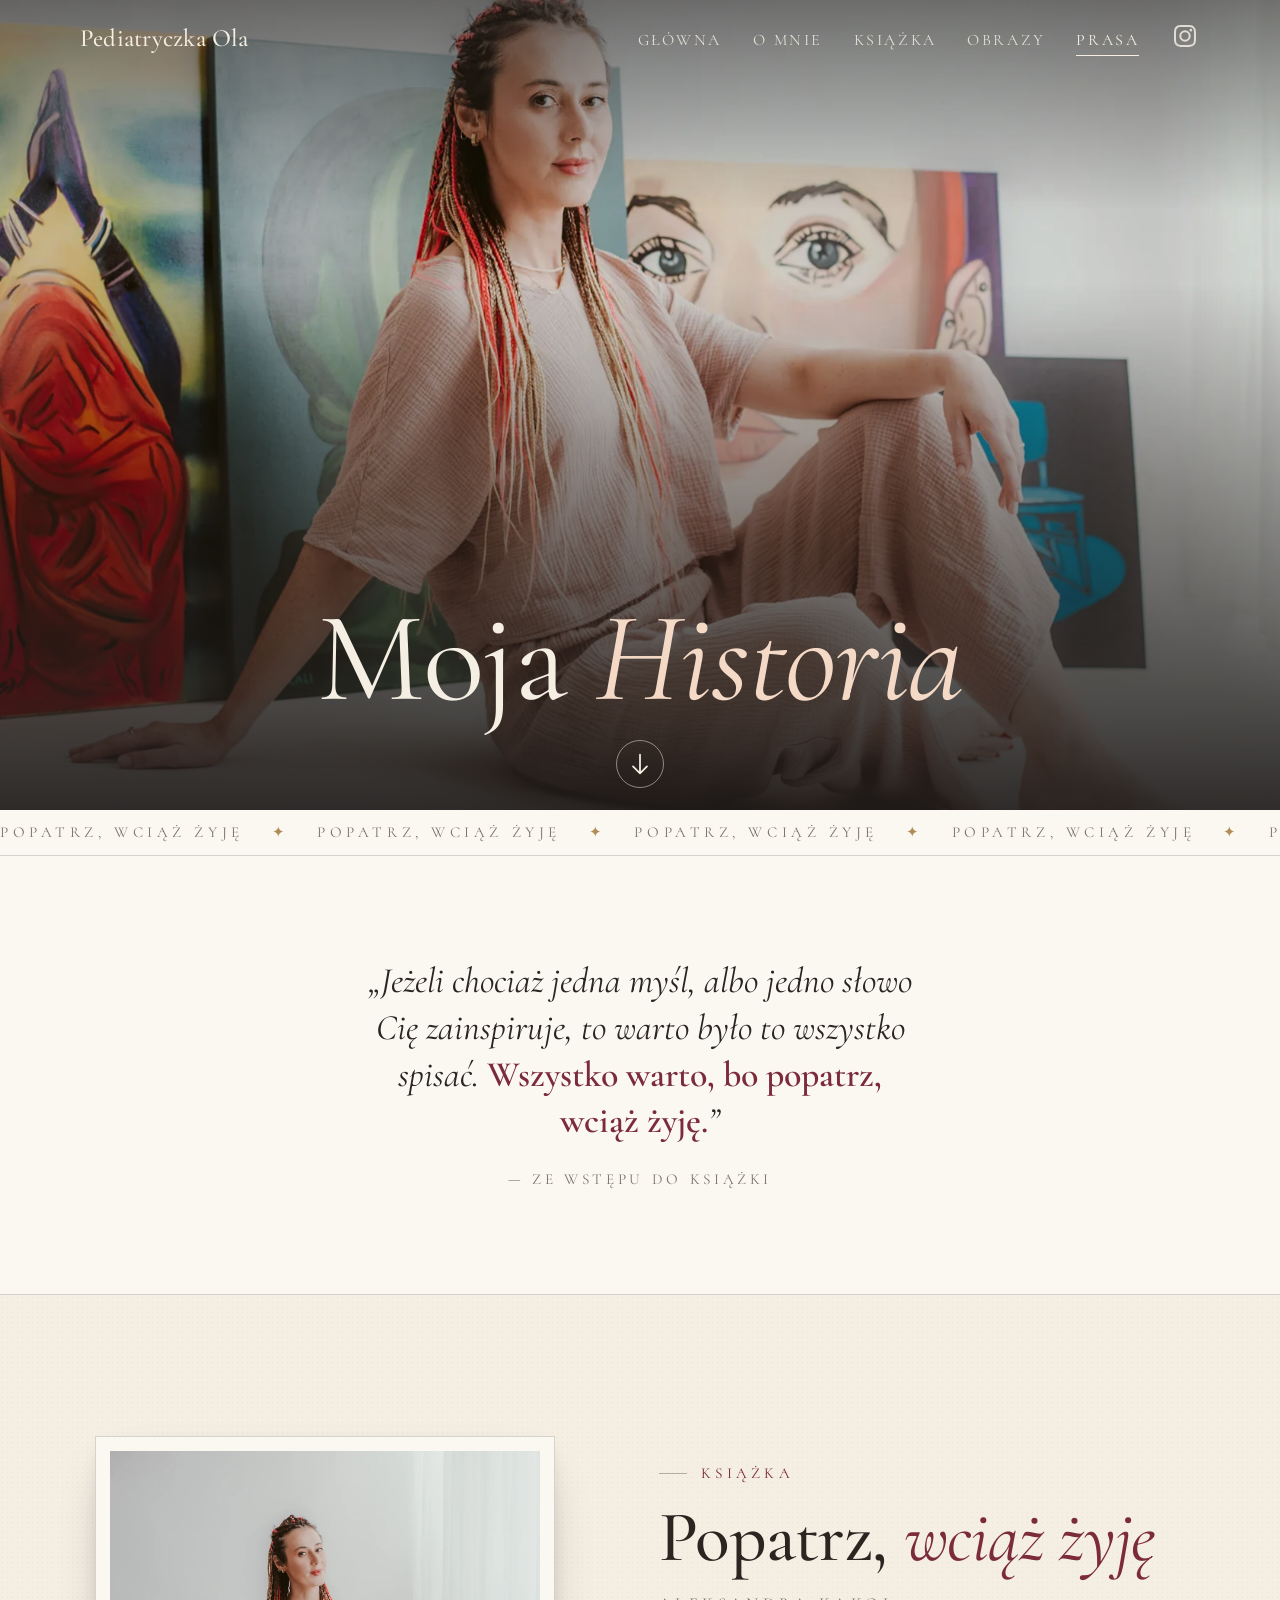
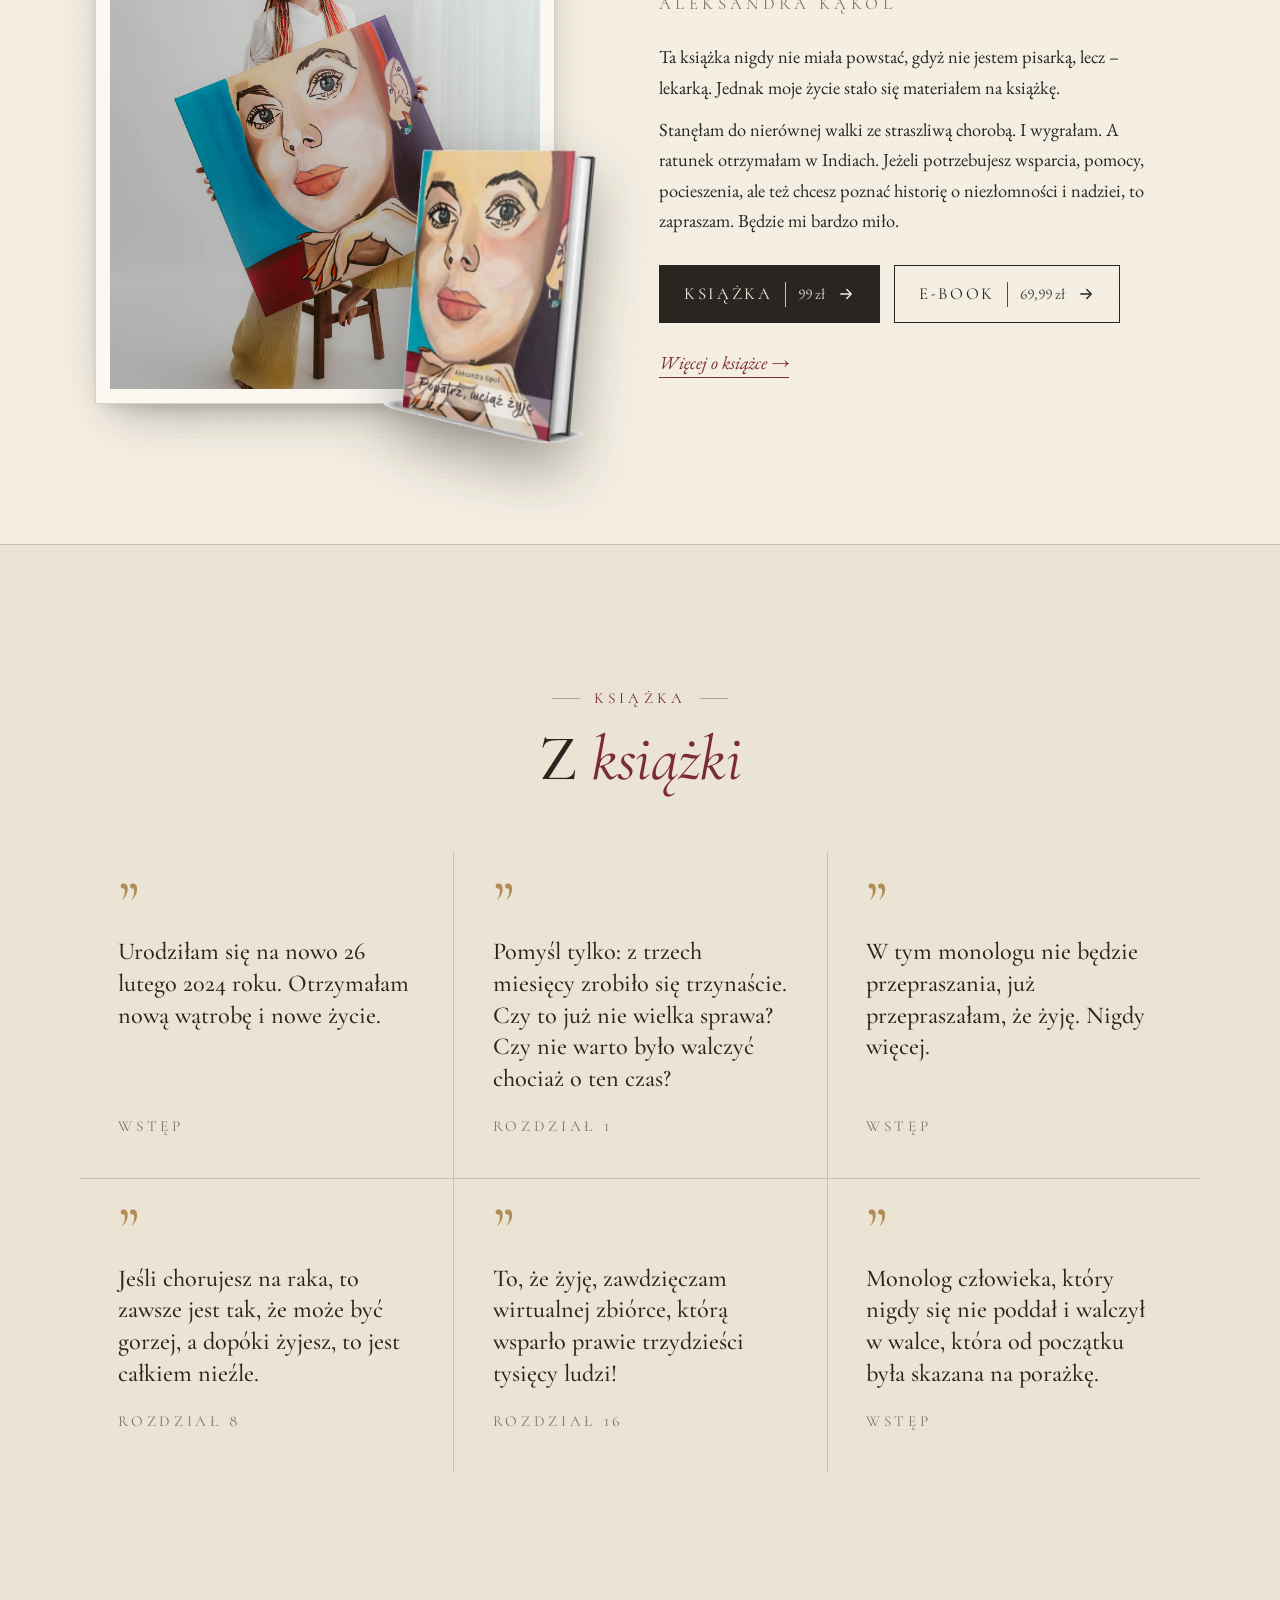
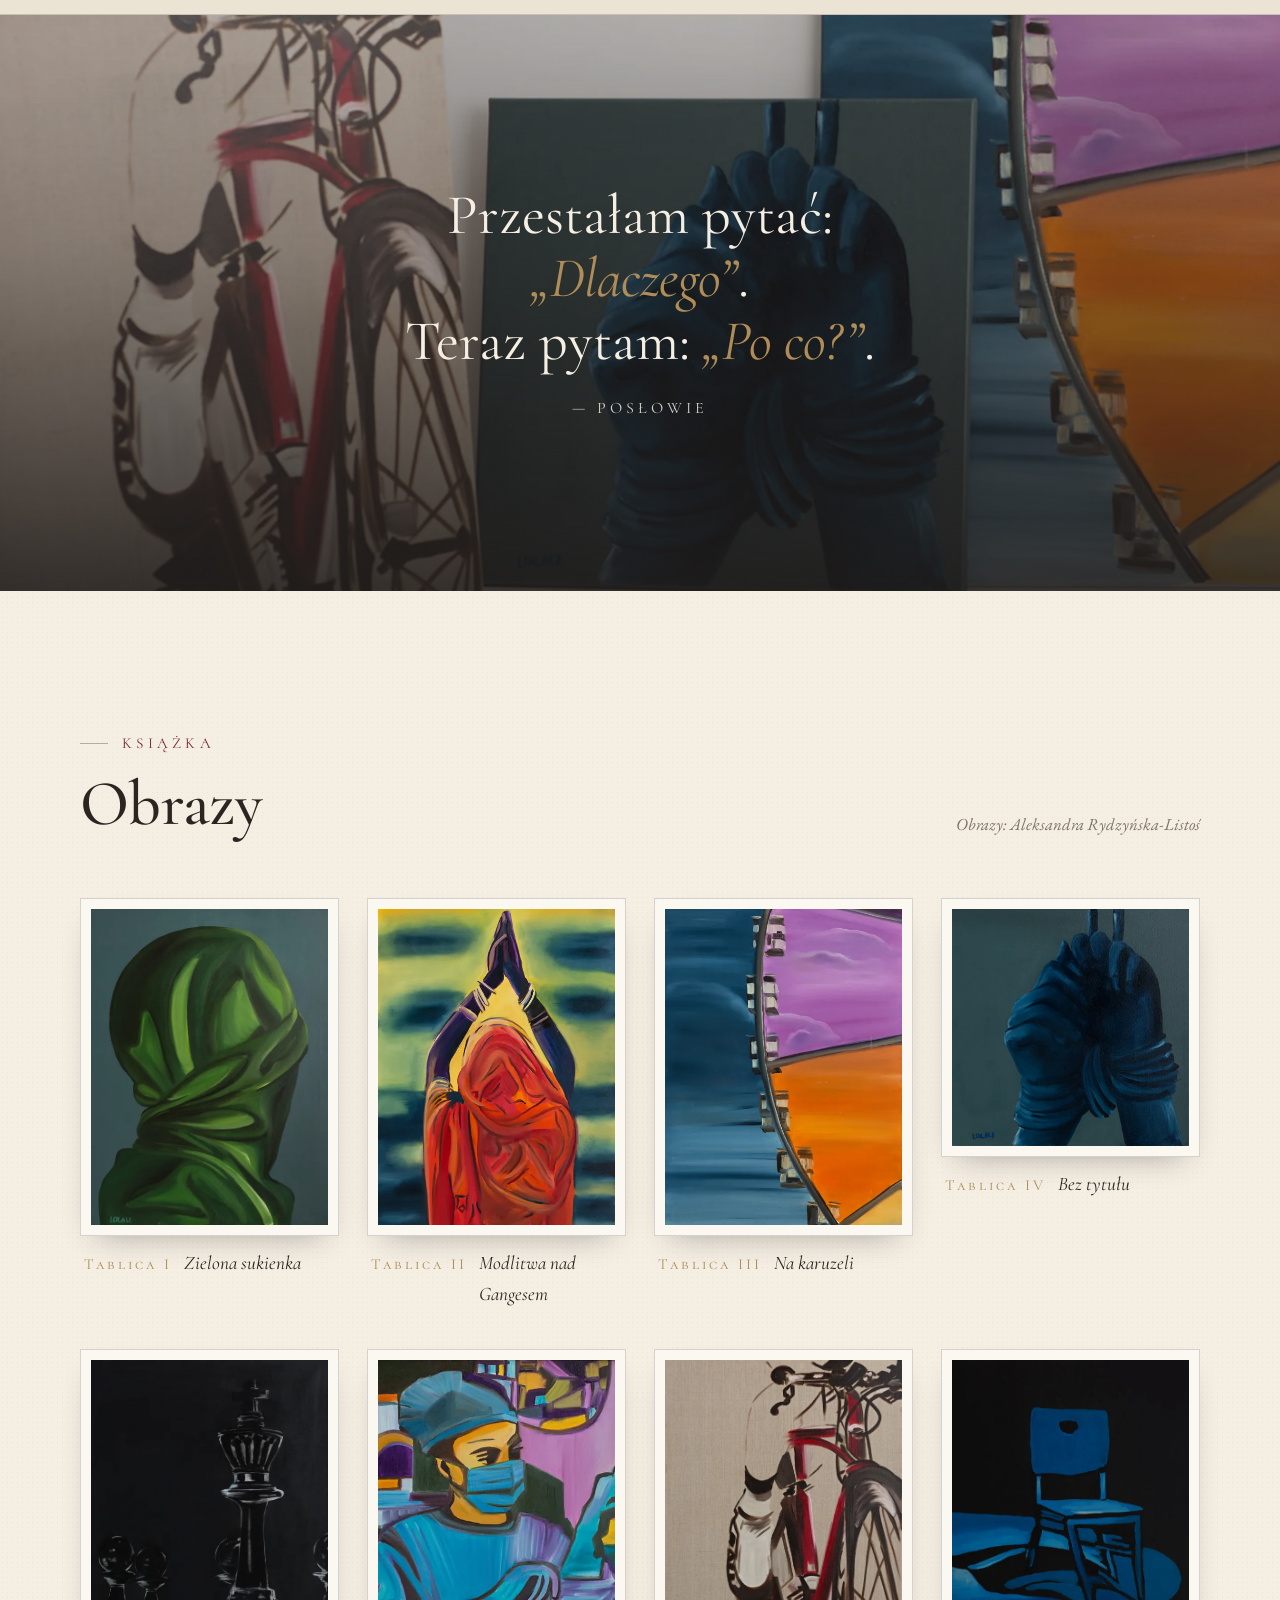
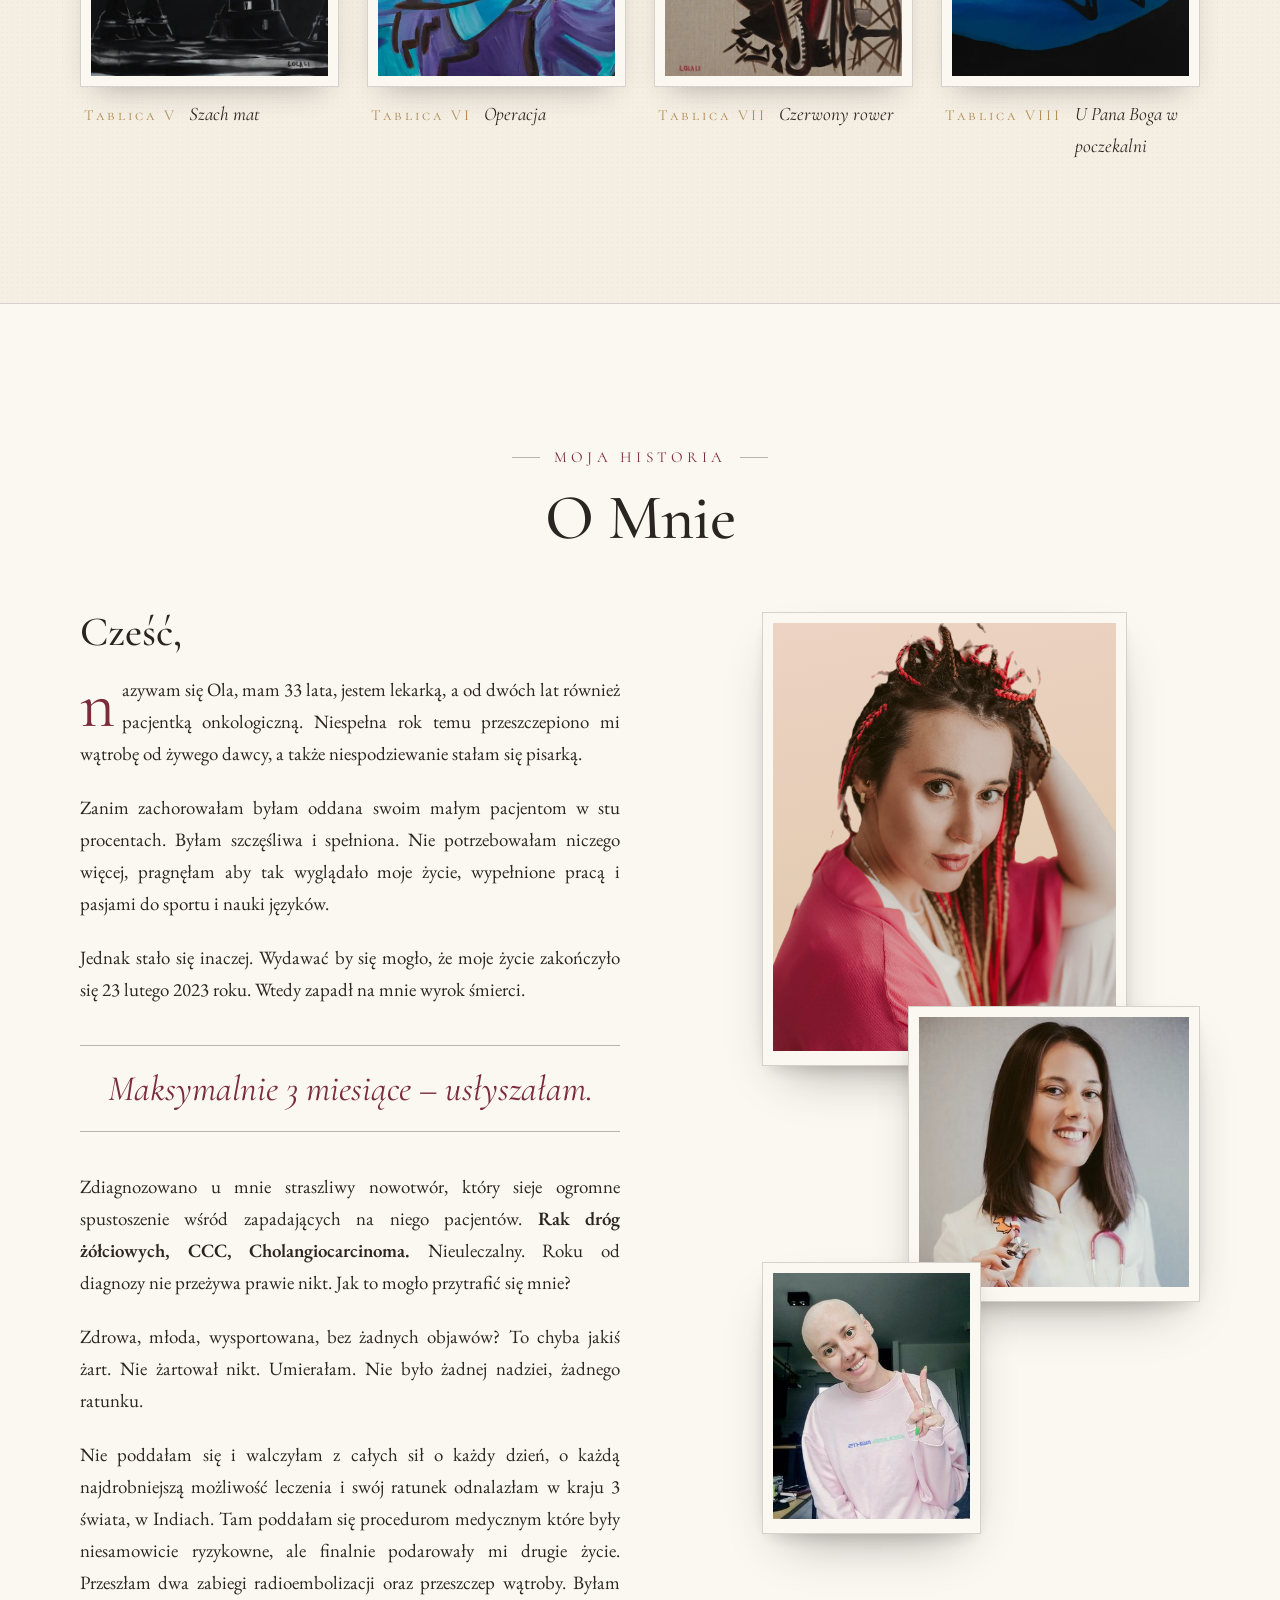
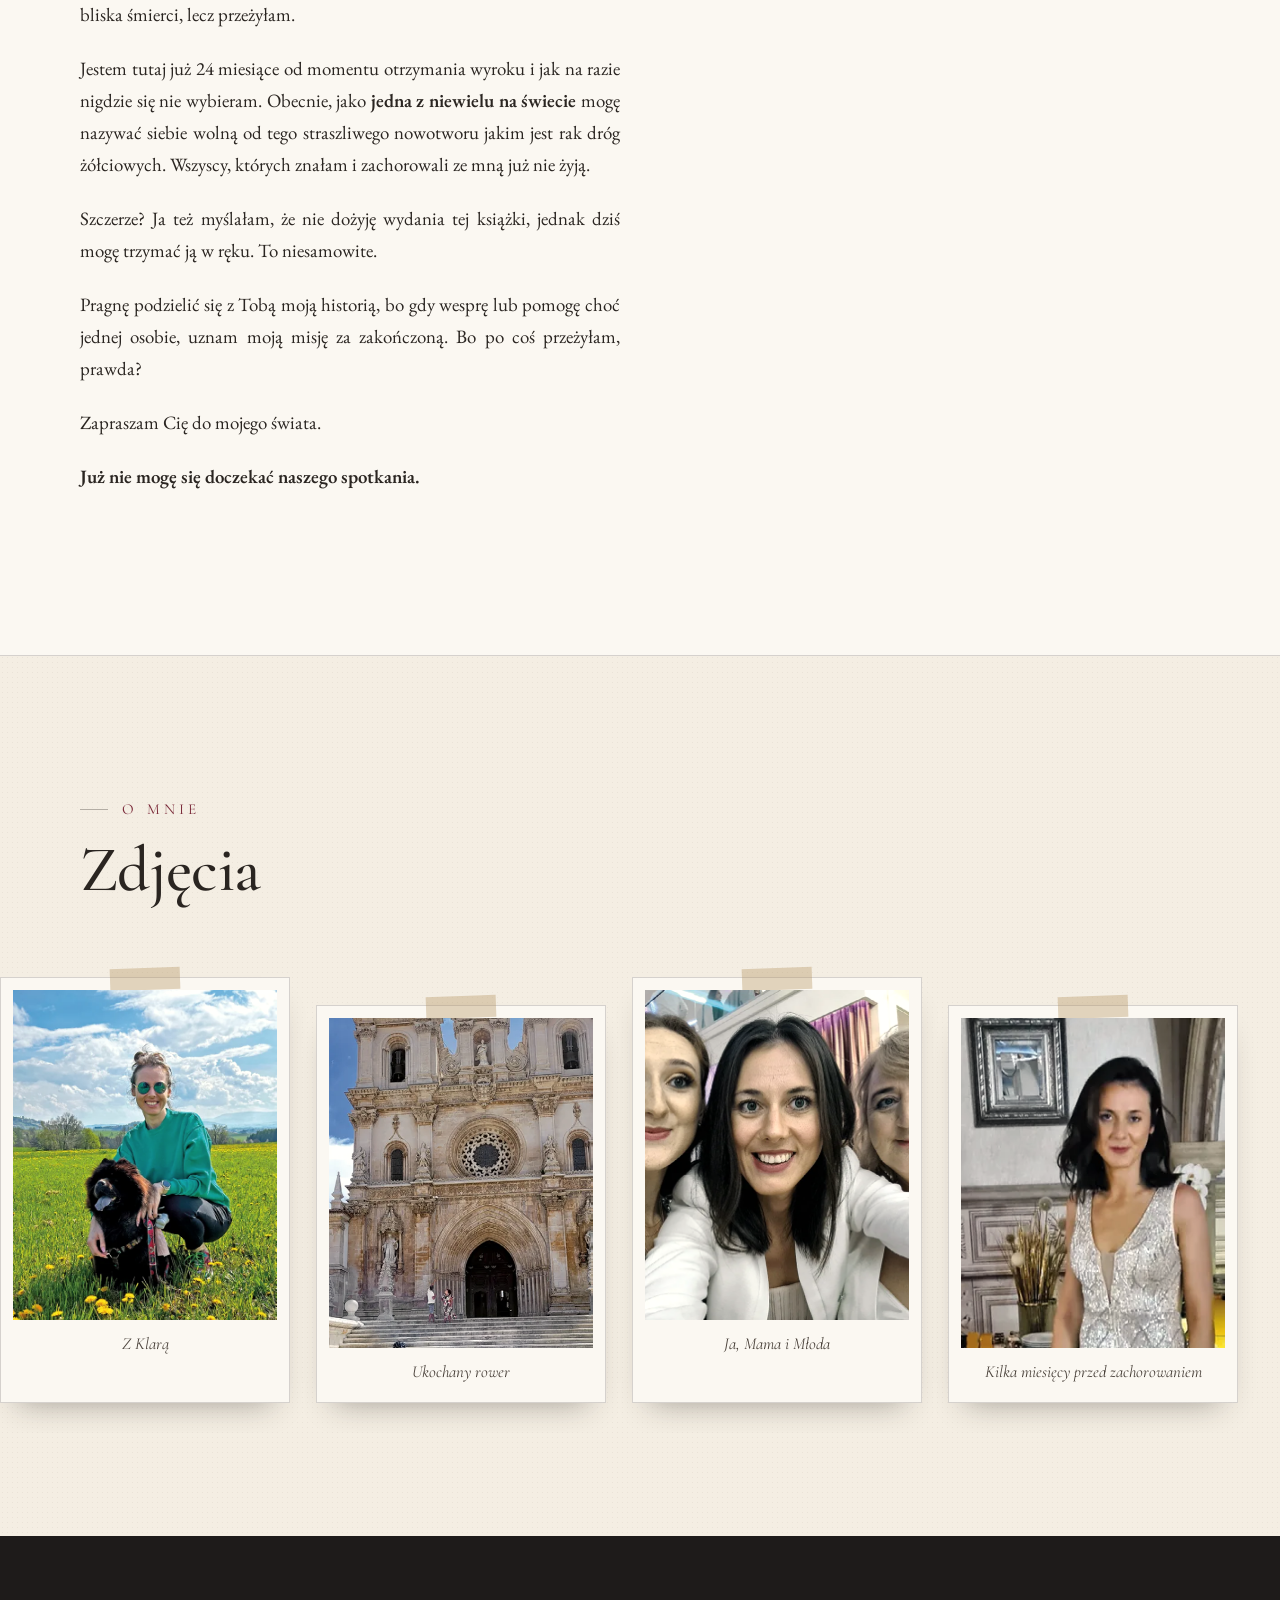
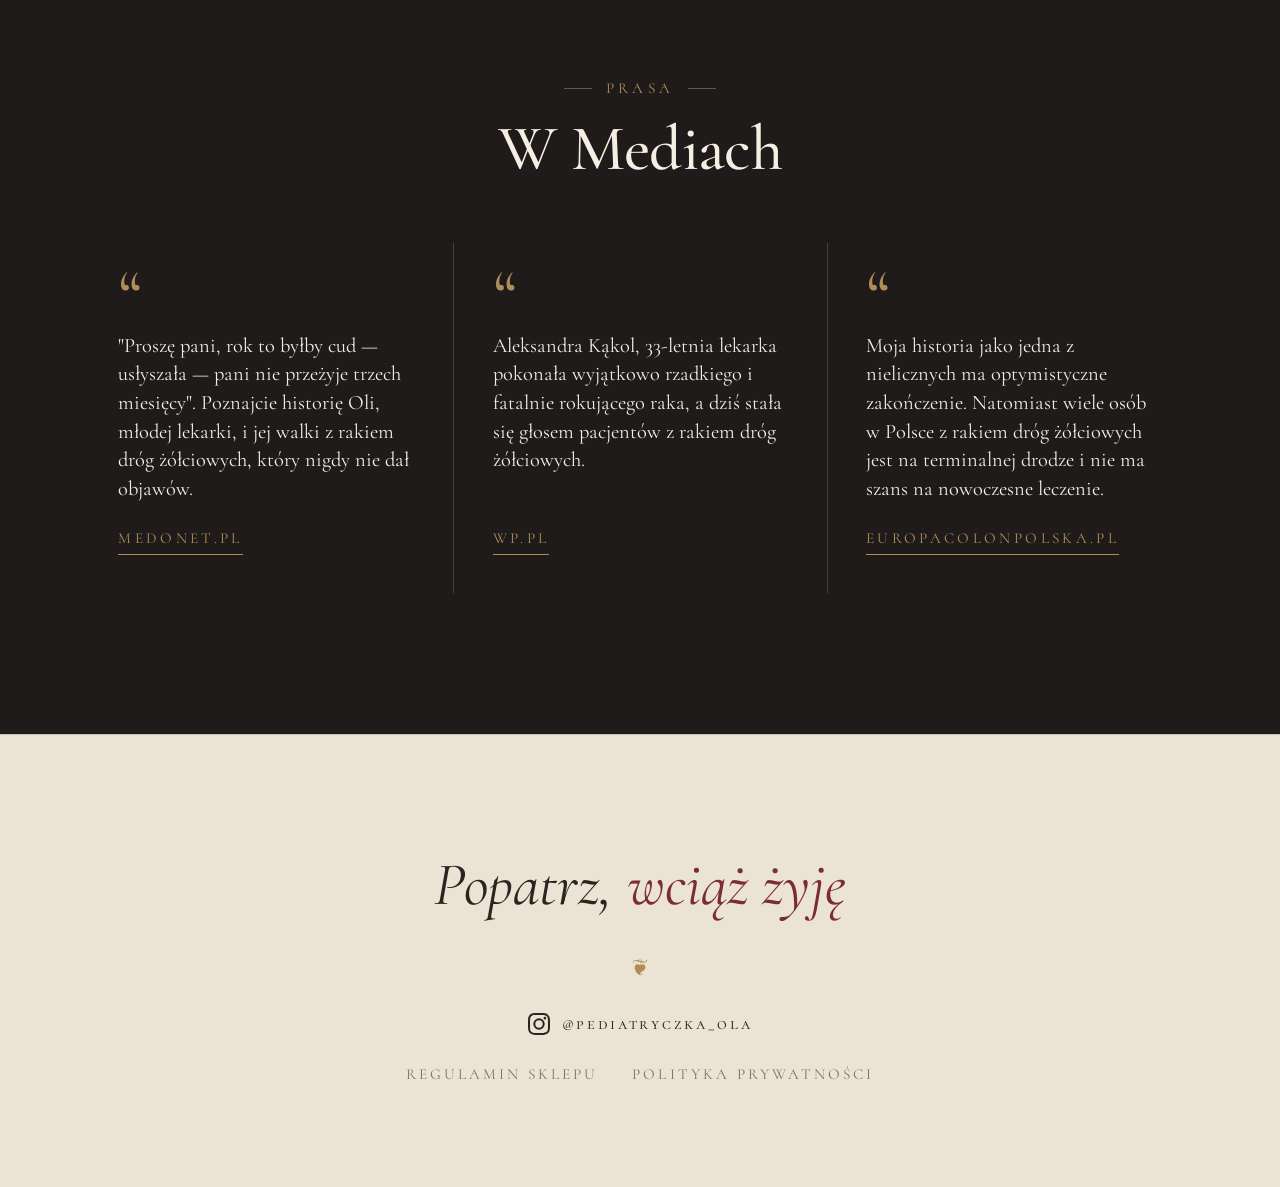
==== commit 0eeffccb: "1" ====
--- a/index.html
+++ b/index.html
@@ -283,7 +283,7 @@
         <li class="quote reveal" style="--i:0">
           <span class="quote__mark" aria-hidden="true">“</span>
           <blockquote><p>"Proszę pani, rok to byłby cud — usłyszała — pani nie przeżyje trzech miesięcy". Poznajcie historię Oli, młodej lekarki, i jej walki z rakiem dróg żółciowych, który nigdy nie dał objawów.</p></blockquote>
-          <a class="quote__src" href="https://www.onet.pl" target="_blank" rel="noopener">Onet.pl</a>
+          <a class="quote__src" href="https://www.medonet.pl/choroby-od-a-do-z/choroby-nowotworowe/mloda-lekarka-zachorowala-na-raka-ktory-nigdy-nie-dal-objawow-pani-nie-przezyje-trzech-miesiecy/0x3f6lt" target="_blank" rel="noopener">Medonet.pl</a>
         </li>
         <li class="quote reveal" style="--i:1">
           <span class="quote__mark" aria-hidden="true">“</span>
--- a/styles.css
+++ b/styles.css
@@ -83,10 +83,10 @@
 .burger[aria-expanded="true"] span:last-child { transform: translateY(-4px) rotate(-45deg); }
 
 /* --- hero: zdjęcie na całą szerokość, tytuł jak karta tytułowa --- */
-.hero { position: relative; height: clamp(600px, 92vh, 940px); overflow: hidden; background: var(--night); color: var(--paper); }
+.hero { position: relative; height: clamp(600px, 90vh, 900px); overflow: hidden; background: var(--night); color: var(--paper); }
 .hero__media, .hero__media img { position: absolute; inset: 0; width: 100%; height: 100%; }
-.hero__media img { object-fit: cover; object-position: 50% 42%; transform: scale(1.12); will-change: transform; filter: saturate(.92) contrast(1.02); }
-.hero__veil { position: absolute; inset: 0; background: linear-gradient(180deg, rgba(30, 27, 26, .5) 0%, rgba(30, 27, 26, 0) 32%), linear-gradient(0deg, rgba(30, 27, 26, .9) 0%, rgba(30, 27, 26, .35) 40%, rgba(30, 27, 26, 0) 65%); }
+.hero__media img { object-fit: cover; object-position: 50% 18%; transform: scale(1.06); will-change: transform; filter: saturate(.92) contrast(1.02); }
+.hero__veil { position: absolute; inset: 0; background: linear-gradient(180deg, rgba(30, 27, 26, .55) 0%, rgba(30, 27, 26, 0) 26%), linear-gradient(0deg, rgba(30, 27, 26, .9) 0%, rgba(30, 27, 26, .35) 40%, rgba(30, 27, 26, 0) 65%); }
 .hero__content { position: absolute; left: 0; right: 0; bottom: clamp(56px, 10vh, 120px); text-align: center; padding-inline: var(--gutter); }
 .hero__kicker { margin: 0 0 20px; font-family: var(--font-caps); font-size: 1rem; letter-spacing: .34em; text-transform: uppercase; color: var(--gold); animation: rise 1s var(--ease) .1s both; }
 .hero__kicker::before, .hero__kicker::after { content: " ❦ "; color: var(--gold); }
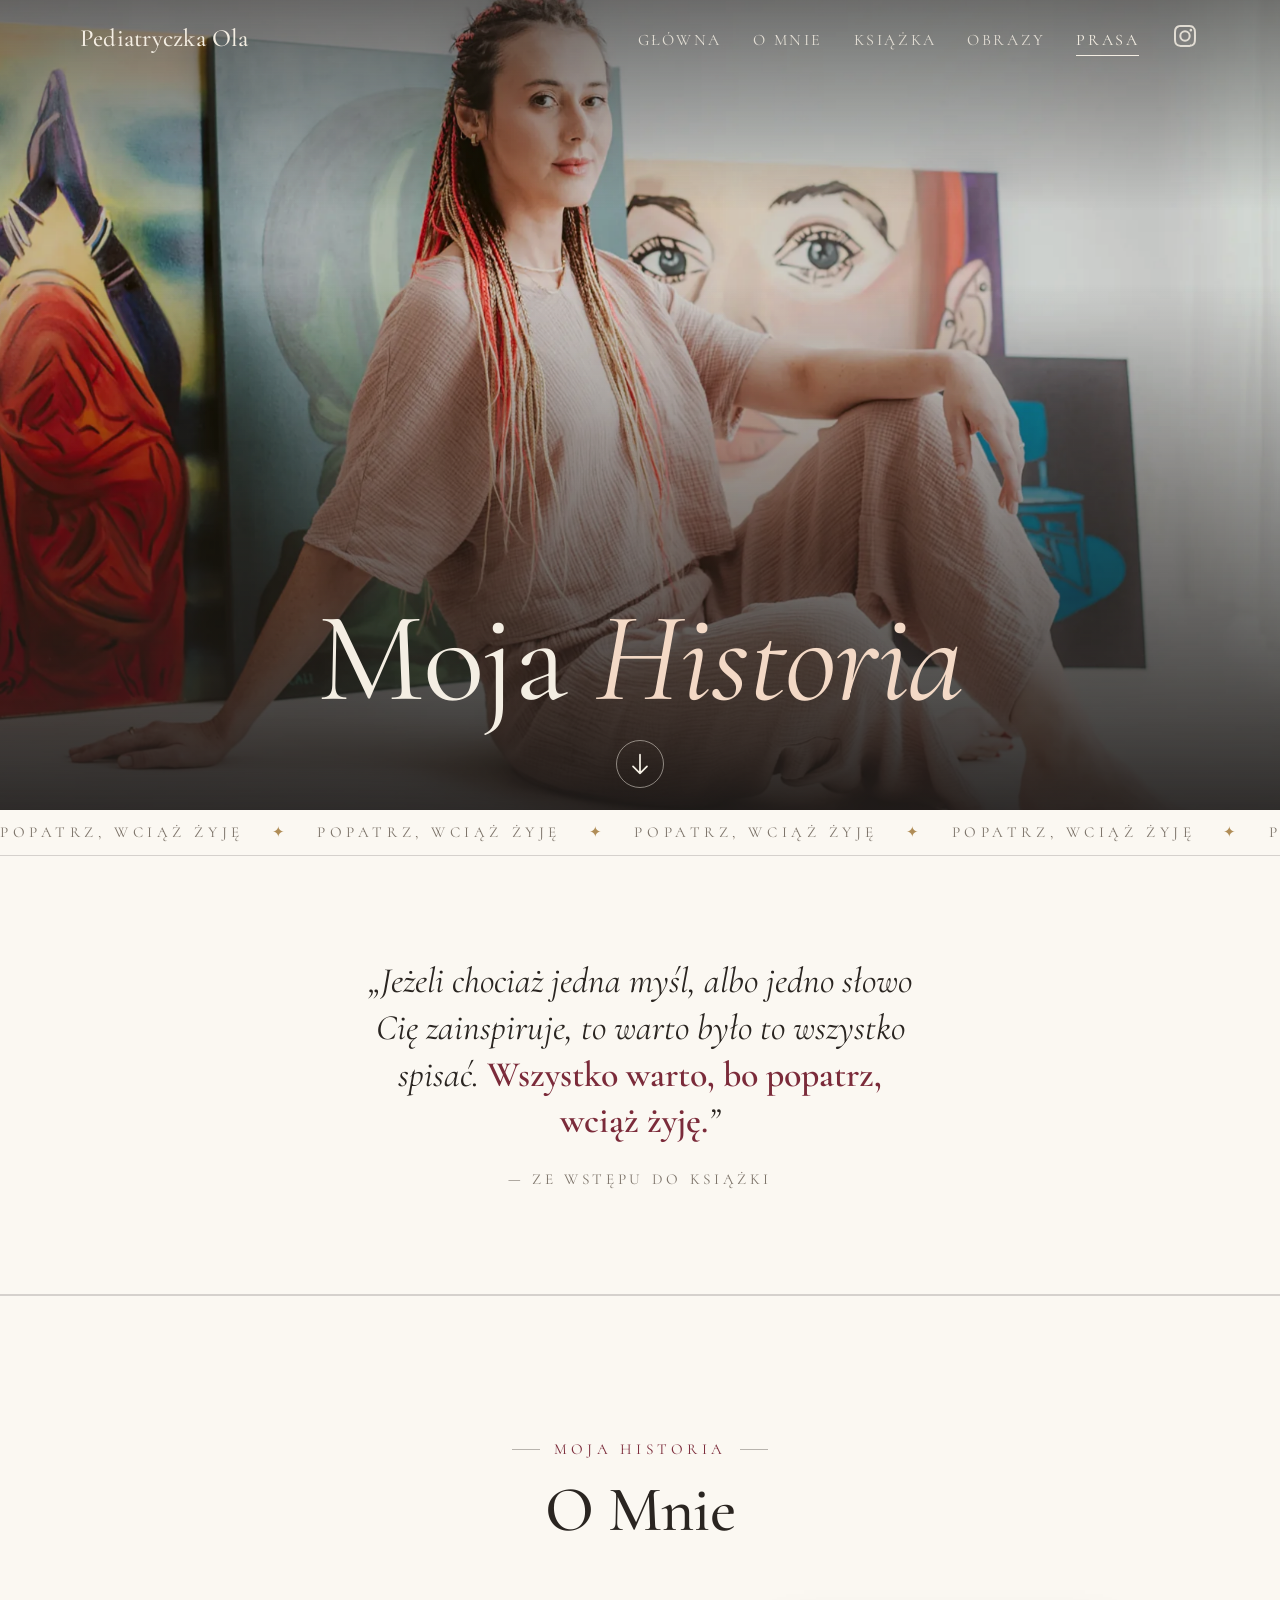
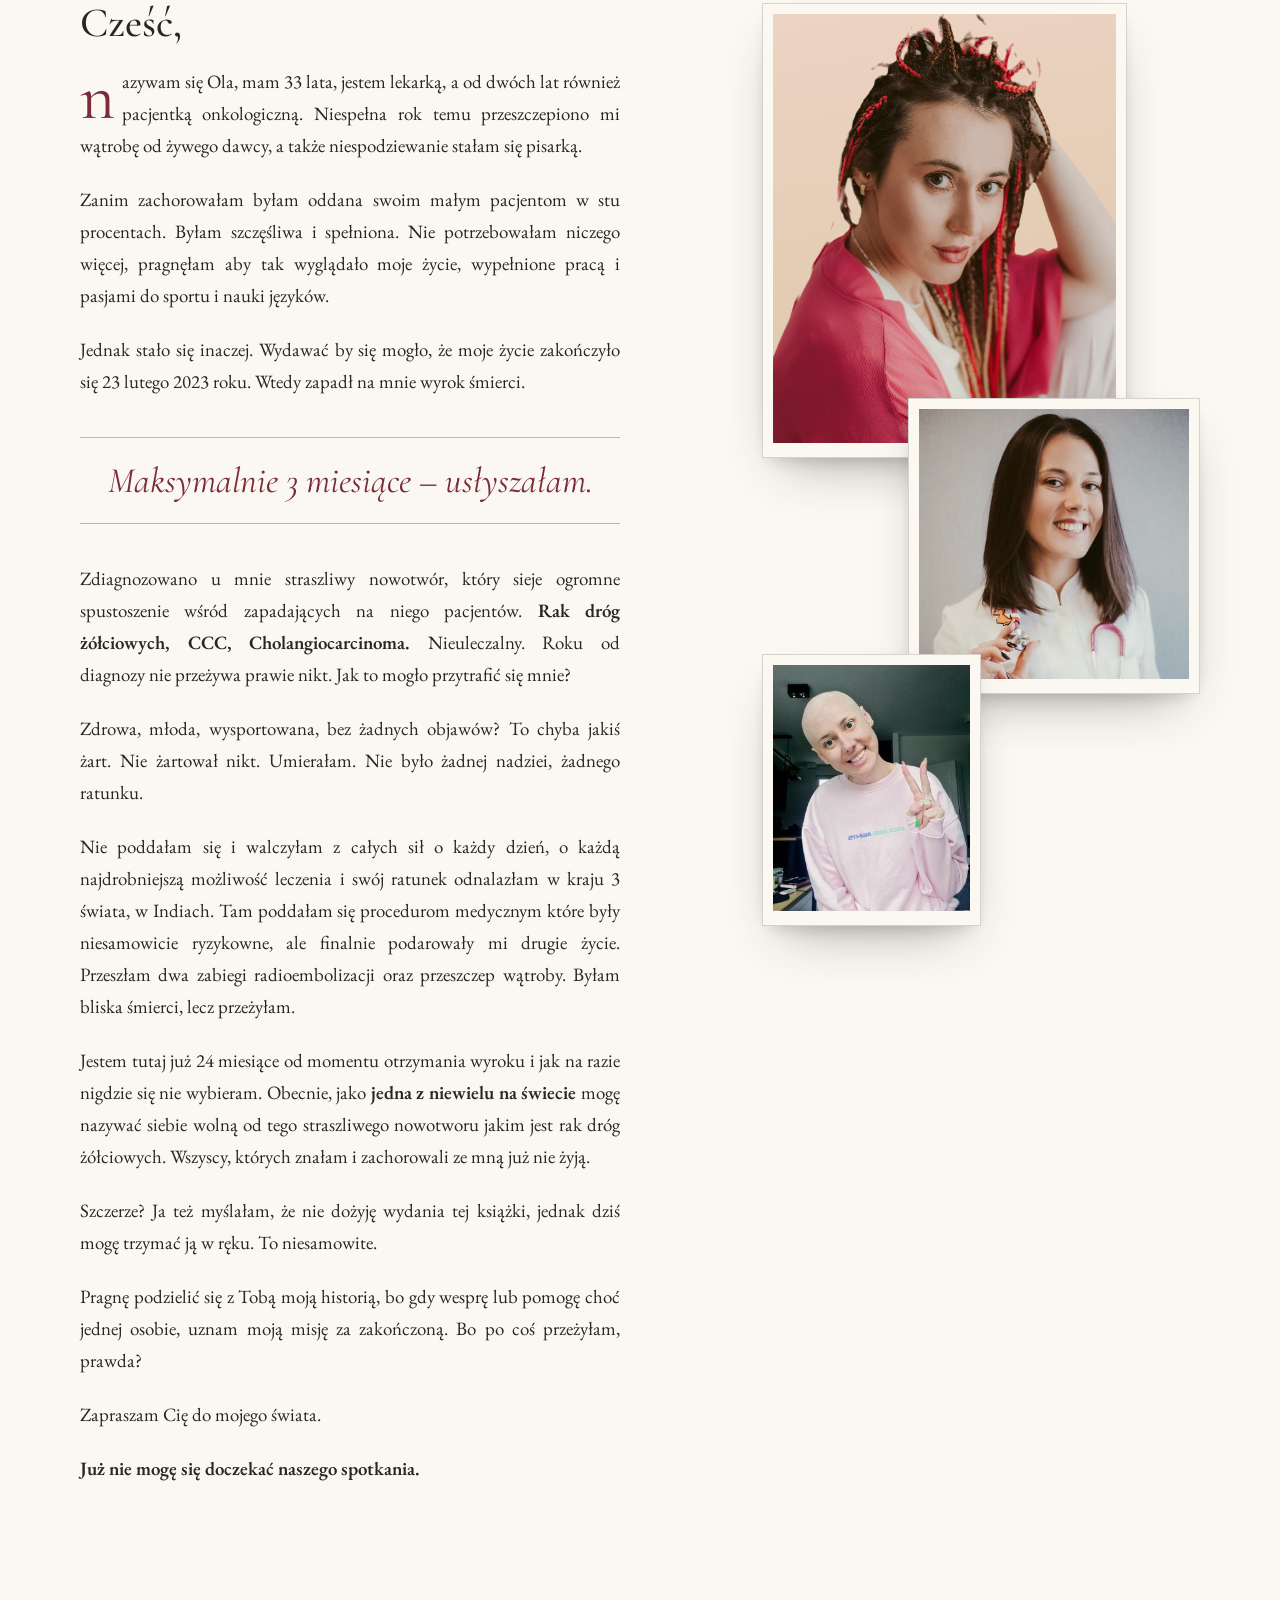
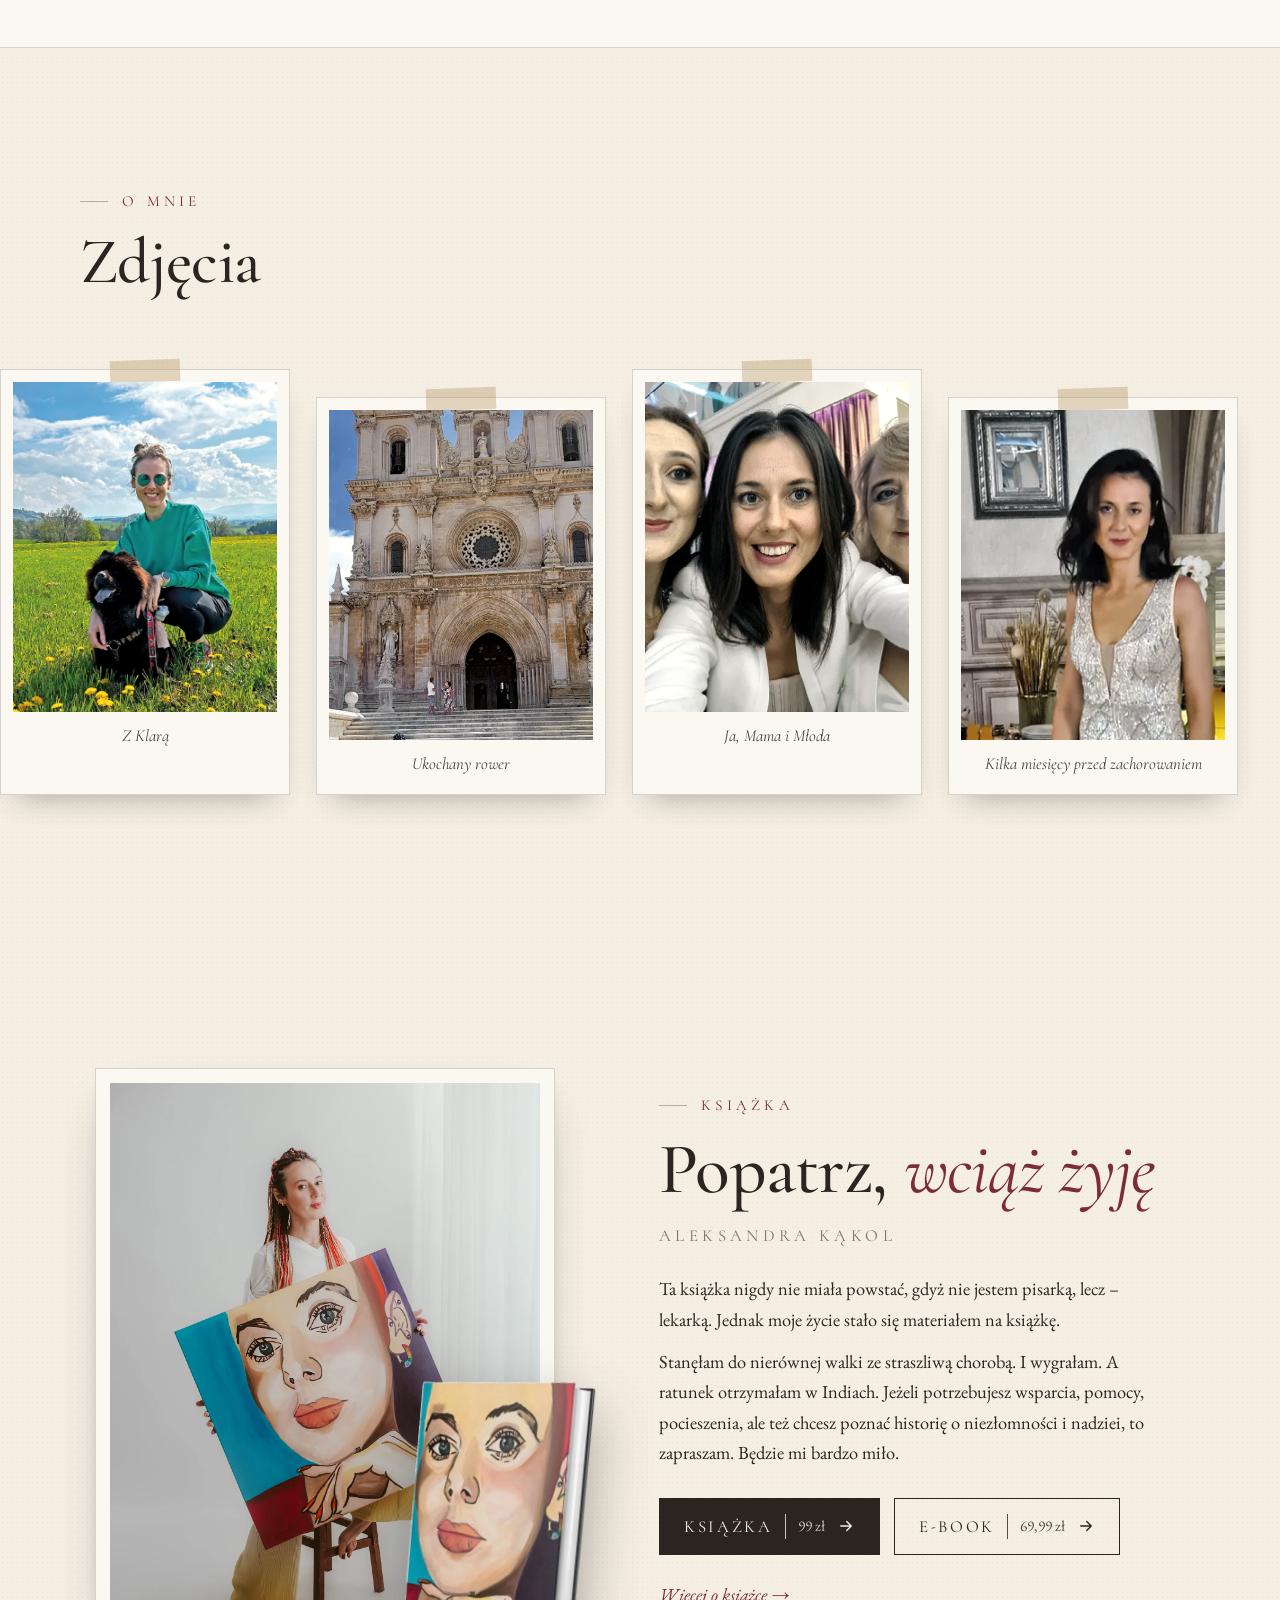
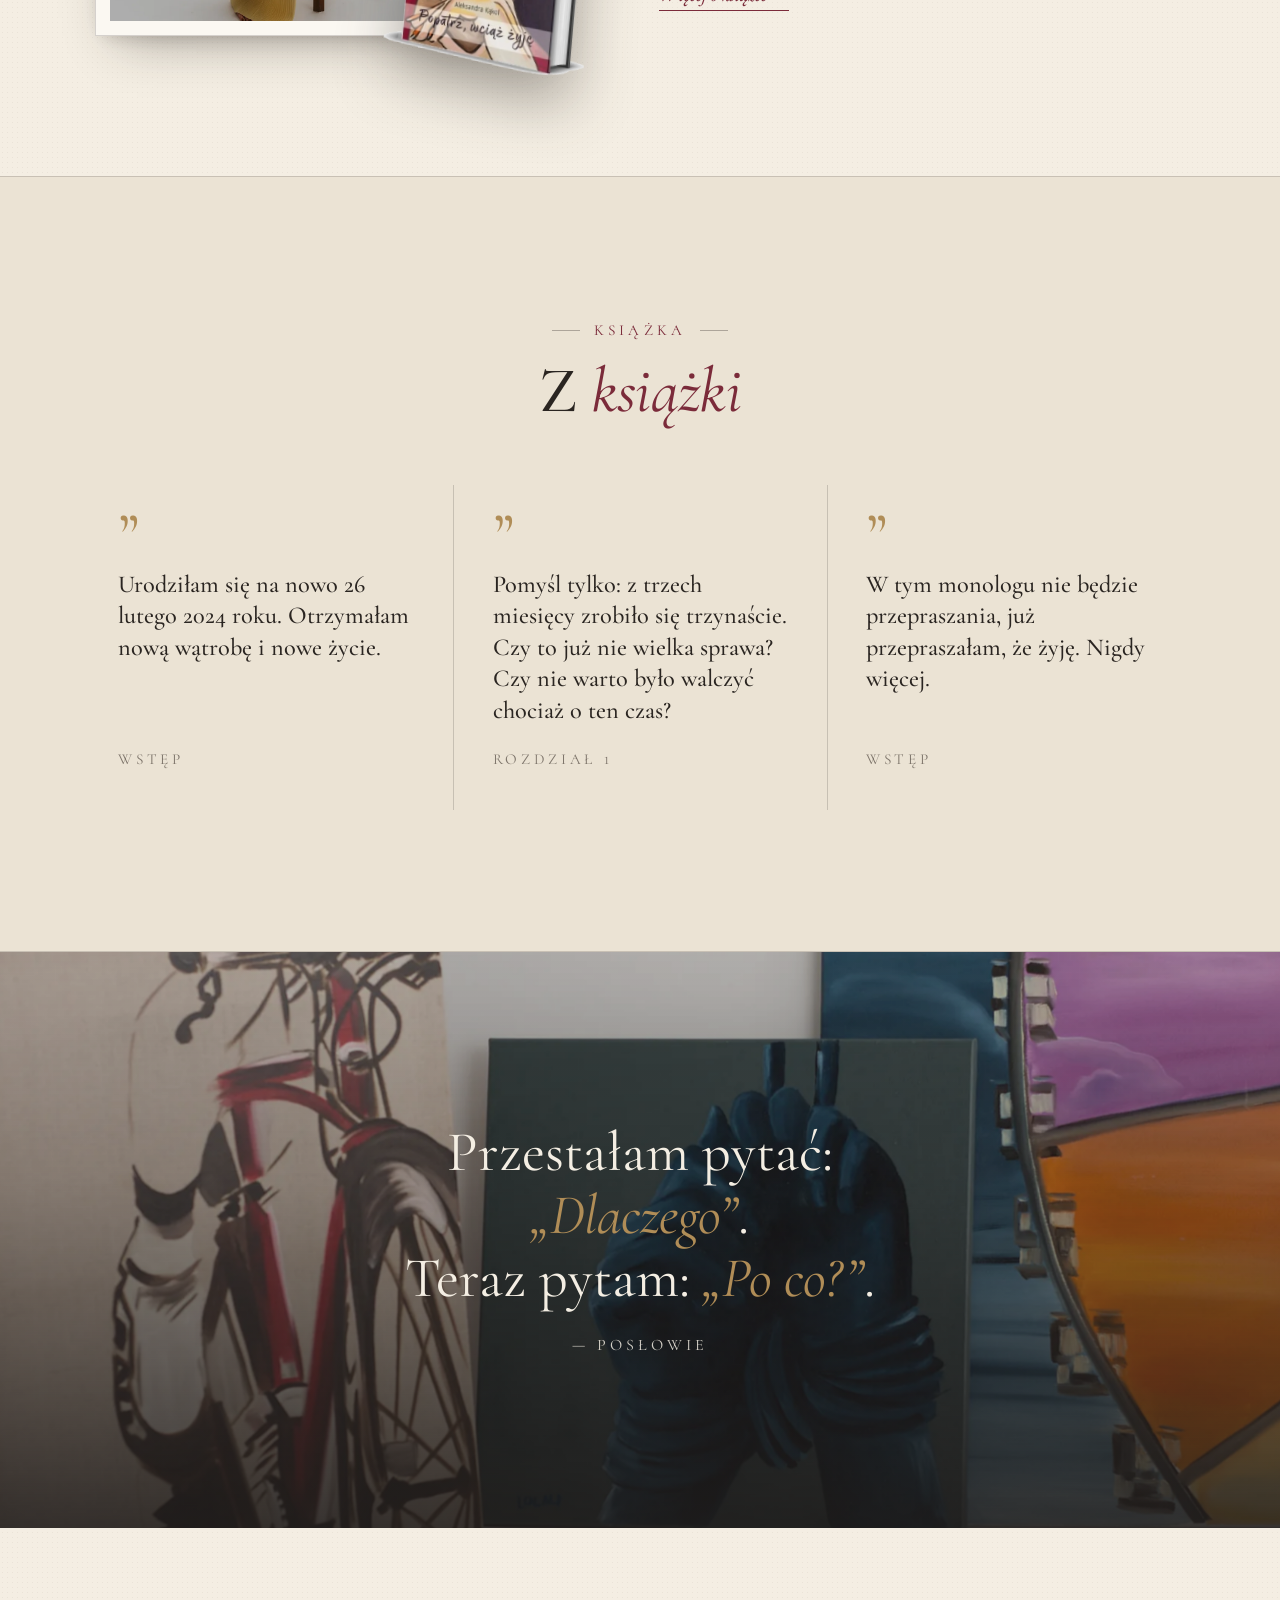
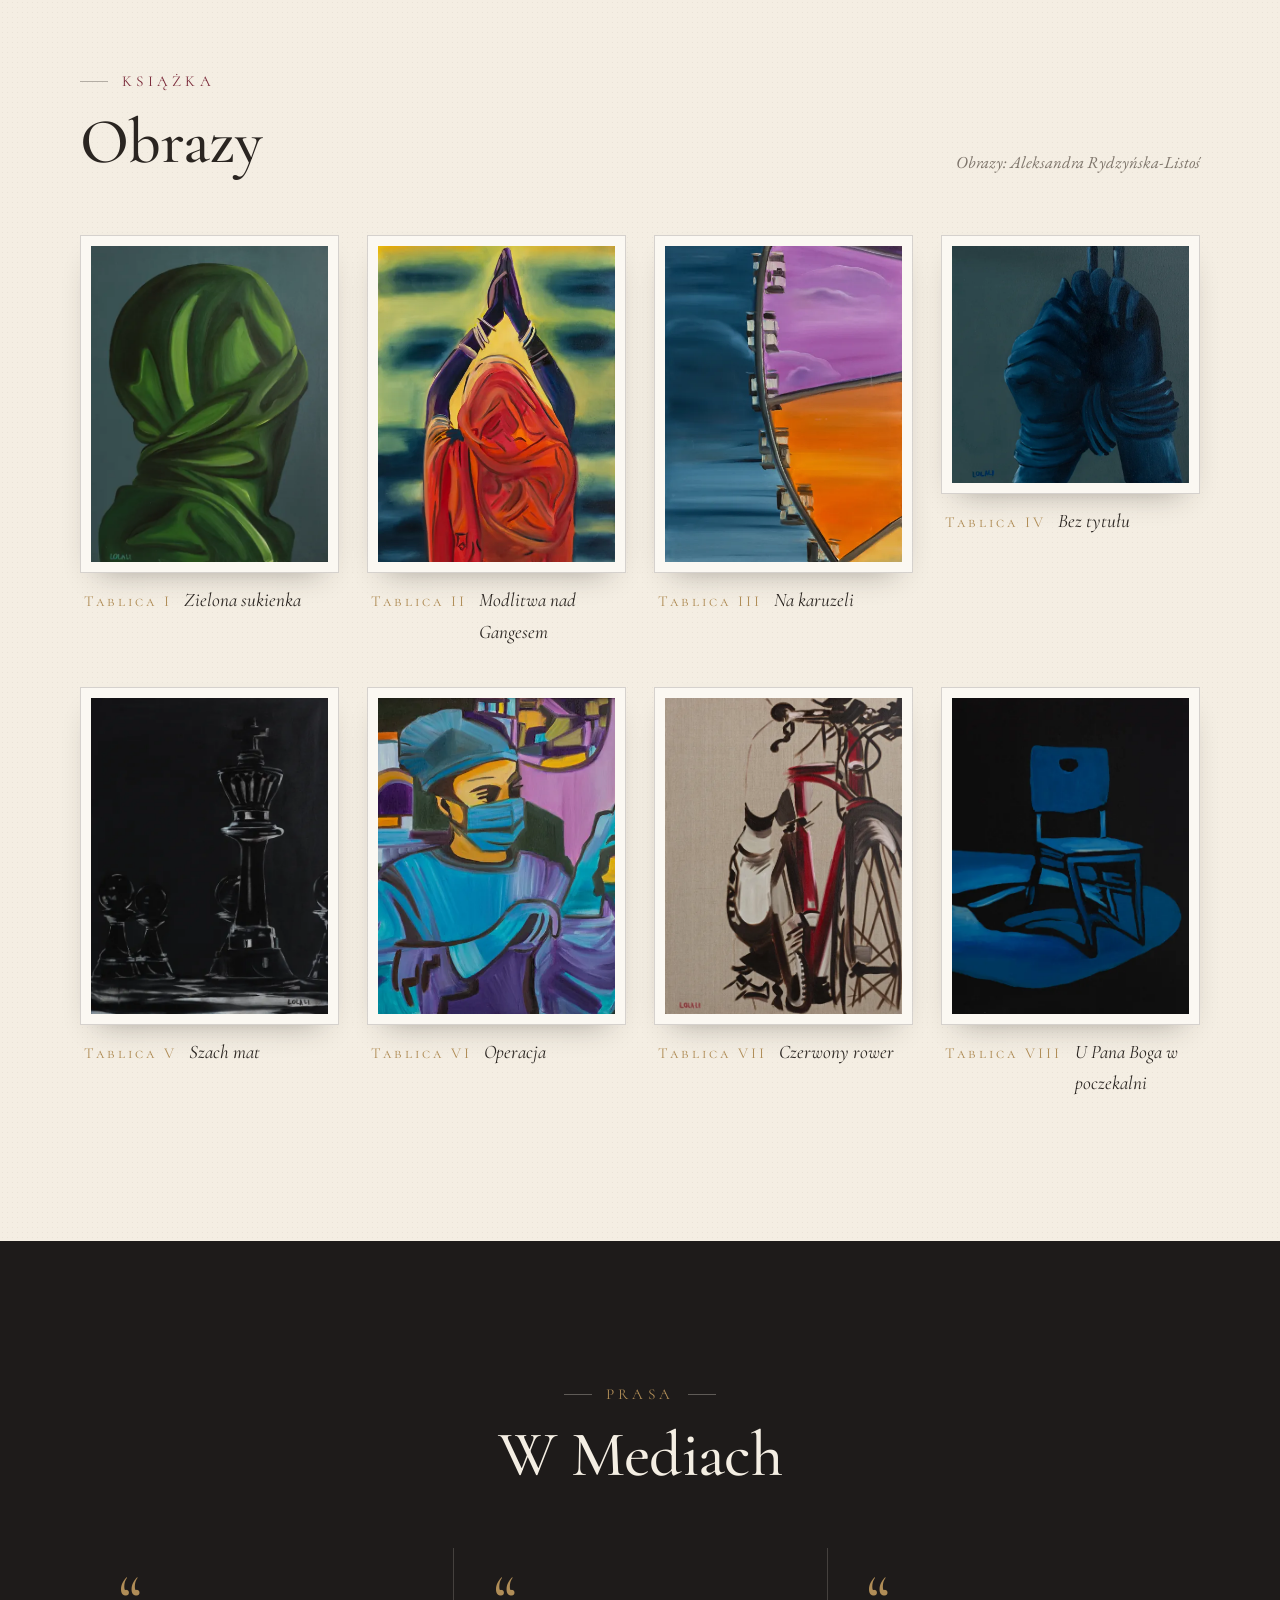
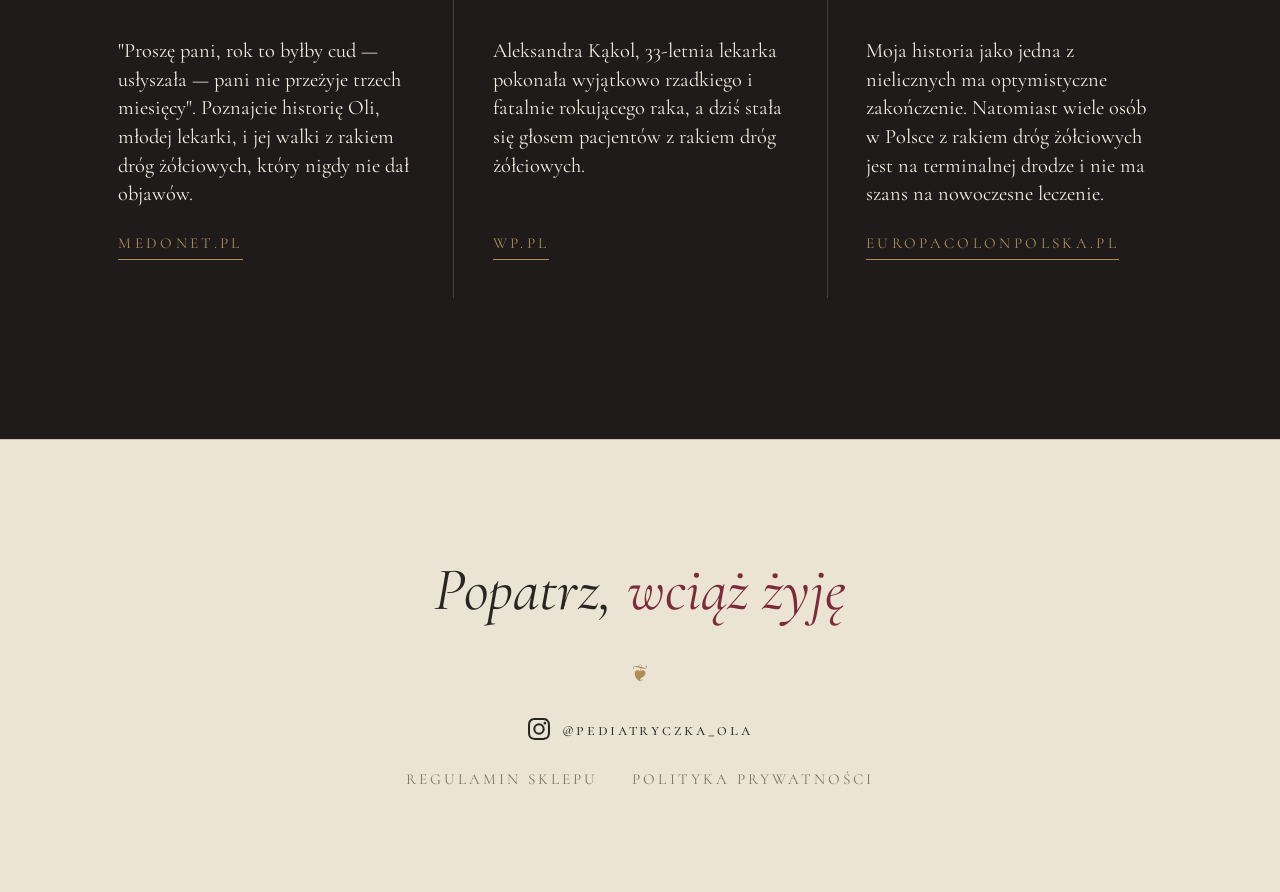
==== commit a0a47d29: "1" ====
--- a/index.html
+++ b/index.html
@@ -8,8 +8,13 @@
   <meta property="og:title" content="Pediatryczka Ola — Moja Historia">
   <meta property="og:description" content="Ola — lekarka, pacjentka onkologiczna, autorka książki „Popatrz, wciąż żyję”.">
   <meta property="og:type" content="website">
-  <meta property="og:image" content="assets/hero.jpg">
-  <link rel="icon" href="assets/favicon.svg" type="image/svg+xml">
+  <meta property="og:image" content="https://pediatryczka.pl/assets/hero.jpg">
+  <link rel="icon" href="favicon.ico" sizes="any">
+  <link rel="icon" type="image/png" sizes="32x32" href="assets/favicon-32.png">
+  <link rel="icon" type="image/png" sizes="16x16" href="assets/favicon-16.png">
+  <link rel="apple-touch-icon" sizes="180x180" href="assets/apple-touch-icon.png">
+  <link rel="manifest" href="assets/site.webmanifest">
+  <meta name="theme-color" content="#f4eee3">
   <link rel="preconnect" href="https://fonts.googleapis.com">
   <link rel="preconnect" href="https://fonts.gstatic.com" crossorigin>
   <link rel="stylesheet" href="https://fonts.googleapis.com/css2?family=Cormorant+Garamond:ital,wght@0,400;0,500;0,600;1,400;1,500&family=EB+Garamond:ital,wght@0,400;0,500;1,400&family=Cormorant+SC:wght@500;600&display=swap">
@@ -18,7 +23,7 @@
 </head>
 <body>
 
-<a class="skip" href="#ksiazka">Przejdź do treści</a>
+<a class="skip" href="#o-mnie">Przejdź do treści</a>
 
 <header class="top" id="top">
   <nav class="nav" aria-label="Główna nawigacja">
@@ -60,6 +65,88 @@
       <p class="motto__text">„Jeżeli chociaż jedna myśl, albo jedno słowo Cię zainspiruje, to warto było to wszystko spisać. <strong>Wszystko warto, bo popatrz, wciąż żyję.</strong>”</p>
       <p class="motto__src">— ze wstępu do książki</p>
     </div>
+  </section>
+
+  <section class="about" id="o-mnie">
+    <div class="wrap">
+      <header class="sec-head reveal">
+        <p class="eyebrow">Moja Historia</p>
+        <h2 class="sec-title">O Mnie</h2>
+      </header>
+      <div class="about__grid">
+        <div class="about__text reveal">
+
+          <p class="about__hi"><strong>Cześć,</strong></p>
+          <p>nazywam się Ola, mam 33 lata, jestem lekarką, a od dwóch lat również pacjentką onkologiczną. Niespełna rok temu przeszczepiono mi wątrobę od żywego dawcy, a także niespodziewanie stałam się pisarką.</p>
+          <p>Zanim zachorowałam byłam oddana swoim małym pacjentom w stu procentach. Byłam szczęśliwa i spełniona. Nie potrzebowałam niczego więcej, pragnęłam aby tak wyglądało moje życie, wypełnione pracą i pasjami do sportu i nauki języków.</p>
+          <p>Jednak stało się inaczej. Wydawać by się mogło, że moje życie zakończyło się 23 lutego 2023 roku. Wtedy zapadł na mnie wyrok śmierci.</p>
+          <p class="about__pull">Maksymalnie 3 miesiące – usłyszałam.</p>
+          <p>Zdiagnozowano u mnie straszliwy nowotwór, który sieje ogromne spustoszenie wśród zapadających na niego pacjentów. <strong>Rak dróg żółciowych, CCC, Cholangiocarcinoma.</strong> Nieuleczalny. Roku od diagnozy nie przeżywa prawie nikt. Jak to mogło przytrafić się mnie?</p>
+          <p>Zdrowa, młoda, wysportowana, bez żadnych objawów? To chyba jakiś żart. Nie żartował nikt. Umierałam. Nie było żadnej nadziei, żadnego ratunku.</p>
+          <p>Nie poddałam się i walczyłam z całych sił o każdy dzień, o każdą najdrobniejszą możliwość leczenia i swój ratunek odnalazłam w kraju 3 świata, w Indiach. Tam poddałam się procedurom medycznym które były niesamowicie ryzykowne, ale finalnie podarowały mi drugie życie. Przeszłam dwa zabiegi radioembolizacji oraz przeszczep wątroby. Byłam bliska śmierci, lecz przeżyłam.</p>
+          <p>Jestem tutaj już 24 miesiące od momentu otrzymania wyroku i jak na razie nigdzie się nie wybieram. Obecnie, jako <strong>jedna z niewielu na świecie</strong> mogę nazywać siebie wolną od tego straszliwego nowotworu jakim jest rak dróg żółciowych. Wszyscy, których znałam i zachorowali ze mną już nie żyją.</p>
+          <p>Szczerze? Ja też myślałam, że nie dożyję wydania tej książki, jednak dziś mogę trzymać ją w ręku. To niesamowite.</p>
+          <p>Pragnę podzielić się z Tobą moją historią, bo gdy wesprę lub pomogę choć jednej osobie, uznam moją misję za zakończoną. Bo po coś przeżyłam, prawda?</p>
+          <p>Zapraszam Cię do mojego świata.</p>
+          <p class="about__sign"><strong>Już nie mogę się doczekać naszego spotkania.</strong></p>
+
+        </div>
+        <aside class="about__photos" aria-label="Zdjęcia">
+          <figure class="photo photo--1 reveal"><img src="assets/ola-portret.webp" alt="Ola w różowej marynarce, z kolorowymi warkoczykami" loading="lazy"></figure>
+          <figure class="photo photo--2 reveal"><img src="assets/ola-lekarka.jpg" alt="Ola w białym fartuchu lekarskim ze stetoskopem" loading="lazy"></figure>
+          <figure class="photo photo--3 reveal"><img src="assets/ola-usmiech.jpg" alt="Ola uśmiechnięta, pokazuje znak pokoju" loading="lazy"></figure>
+        </aside>
+      </div>
+    </div>
+  </section>
+
+  <section class="moments" id="chwile">
+    <div class="wrap">
+      <header class="sec-head sec-head--row reveal">
+        <div>
+          <p class="eyebrow">O Mnie</p>
+          <h2 class="sec-title">Zdjęcia</h2>
+        </div>
+      </header>
+    </div>
+    <ul class="moments__strip" data-drag>
+        <li class="moment reveal" style="--i:0">
+          <img src="assets/foto/z-klara.webp" alt="Z Klarą" loading="lazy">
+          <figcaption>Z Klarą</figcaption>
+        </li>
+        <li class="moment reveal" style="--i:1">
+          <img src="assets/foto/ukochany-rower.webp" alt="Ukochany rower" loading="lazy">
+          <figcaption>Ukochany rower</figcaption>
+        </li>
+        <li class="moment reveal" style="--i:2">
+          <img src="assets/foto/ja-mama-i-mloda.webp" alt="Ja, Mama i Młoda" loading="lazy">
+          <figcaption>Ja, Mama i Młoda</figcaption>
+        </li>
+        <li class="moment reveal" style="--i:3">
+          <img src="assets/foto/kilka-miesiecy-przed.webp" alt="Kilka miesięcy przed zachorowaniem" loading="lazy">
+          <figcaption>Kilka miesięcy przed zachorowaniem</figcaption>
+        </li>
+        <li class="moment reveal" style="--i:4">
+          <img src="assets/foto/w-pracy.webp" alt="W pracy" loading="lazy">
+          <figcaption>W pracy</figcaption>
+        </li>
+        <li class="moment reveal" style="--i:5">
+          <img src="assets/foto/podczas-chemioterapii.webp" alt="Podczas chemioterapii" loading="lazy">
+          <figcaption>Podczas chemioterapii</figcaption>
+        </li>
+        <li class="moment reveal" style="--i:6">
+          <img src="assets/foto/podczas-chemioterapii-2.webp" alt="Podczas chemioterapii" loading="lazy">
+          <figcaption>Podczas chemioterapii</figcaption>
+        </li>
+        <li class="moment reveal" style="--i:7">
+          <img src="assets/foto/indie-1.webp" alt="Indie" loading="lazy">
+          <figcaption>Indie</figcaption>
+        </li>
+        <li class="moment reveal" style="--i:8">
+          <img src="assets/foto/indie-2.webp" alt="Indie" loading="lazy">
+          <figcaption>Indie</figcaption>
+        </li>
+    </ul>
   </section>
 
   <section class="book" id="ksiazka">
@@ -102,18 +189,6 @@
           <blockquote><p>W tym monologu nie będzie przepraszania, już przepraszałam, że żyję. Nigdy więcej.</p></blockquote>
           <cite>Wstęp</cite>
         </li>
-        <li class="q reveal" style="--i:3">
-          <blockquote><p>Jeśli chorujesz na raka, to zawsze jest tak, że może być gorzej, a dopóki żyjesz, to jest całkiem nieźle.</p></blockquote>
-          <cite>Rozdział 8</cite>
-        </li>
-        <li class="q reveal" style="--i:4">
-          <blockquote><p>To, że żyję, zawdzięczam wirtualnej zbiórce, którą wsparło prawie trzydzieści tysięcy ludzi!</p></blockquote>
-          <cite>Rozdział 16</cite>
-        </li>
-        <li class="q reveal" style="--i:5">
-          <blockquote><p>Monolog człowieka, który nigdy się nie poddał i walczył w walce, która od początku była skazana na porażkę.</p></blockquote>
-          <cite>Wstęp</cite>
-        </li>
       </ul>
     </div>
   </section>
@@ -189,88 +264,6 @@
         </li>
       </ul>
     </div>
-  </section>
-
-  <section class="about" id="o-mnie">
-    <div class="wrap">
-      <header class="sec-head reveal">
-        <p class="eyebrow">Moja Historia</p>
-        <h2 class="sec-title">O Mnie</h2>
-      </header>
-      <div class="about__grid">
-        <div class="about__text reveal">
-
-          <p class="about__hi"><strong>Cześć,</strong></p>
-          <p>nazywam się Ola, mam 33 lata, jestem lekarką, a od dwóch lat również pacjentką onkologiczną. Niespełna rok temu przeszczepiono mi wątrobę od żywego dawcy, a także niespodziewanie stałam się pisarką.</p>
-          <p>Zanim zachorowałam byłam oddana swoim małym pacjentom w stu procentach. Byłam szczęśliwa i spełniona. Nie potrzebowałam niczego więcej, pragnęłam aby tak wyglądało moje życie, wypełnione pracą i pasjami do sportu i nauki języków.</p>
-          <p>Jednak stało się inaczej. Wydawać by się mogło, że moje życie zakończyło się 23 lutego 2023 roku. Wtedy zapadł na mnie wyrok śmierci.</p>
-          <p class="about__pull">Maksymalnie 3 miesiące – usłyszałam.</p>
-          <p>Zdiagnozowano u mnie straszliwy nowotwór, który sieje ogromne spustoszenie wśród zapadających na niego pacjentów. <strong>Rak dróg żółciowych, CCC, Cholangiocarcinoma.</strong> Nieuleczalny. Roku od diagnozy nie przeżywa prawie nikt. Jak to mogło przytrafić się mnie?</p>
-          <p>Zdrowa, młoda, wysportowana, bez żadnych objawów? To chyba jakiś żart. Nie żartował nikt. Umierałam. Nie było żadnej nadziei, żadnego ratunku.</p>
-          <p>Nie poddałam się i walczyłam z całych sił o każdy dzień, o każdą najdrobniejszą możliwość leczenia i swój ratunek odnalazłam w kraju 3 świata, w Indiach. Tam poddałam się procedurom medycznym które były niesamowicie ryzykowne, ale finalnie podarowały mi drugie życie. Przeszłam dwa zabiegi radioembolizacji oraz przeszczep wątroby. Byłam bliska śmierci, lecz przeżyłam.</p>
-          <p>Jestem tutaj już 24 miesiące od momentu otrzymania wyroku i jak na razie nigdzie się nie wybieram. Obecnie, jako <strong>jedna z niewielu na świecie</strong> mogę nazywać siebie wolną od tego straszliwego nowotworu jakim jest rak dróg żółciowych. Wszyscy, których znałam i zachorowali ze mną już nie żyją.</p>
-          <p>Szczerze? Ja też myślałam, że nie dożyję wydania tej książki, jednak dziś mogę trzymać ją w ręku. To niesamowite.</p>
-          <p>Pragnę podzielić się z Tobą moją historią, bo gdy wesprę lub pomogę choć jednej osobie, uznam moją misję za zakończoną. Bo po coś przeżyłam, prawda?</p>
-          <p>Zapraszam Cię do mojego świata.</p>
-          <p class="about__sign"><strong>Już nie mogę się doczekać naszego spotkania.</strong></p>
-
-        </div>
-        <aside class="about__photos" aria-label="Zdjęcia">
-          <figure class="photo photo--1 reveal"><img src="assets/ola-portret.webp" alt="Ola w różowej marynarce, z kolorowymi warkoczykami" loading="lazy"></figure>
-          <figure class="photo photo--2 reveal"><img src="assets/ola-lekarka.jpg" alt="Ola w białym fartuchu lekarskim ze stetoskopem" loading="lazy"></figure>
-          <figure class="photo photo--3 reveal"><img src="assets/ola-usmiech.jpg" alt="Ola uśmiechnięta, pokazuje znak pokoju" loading="lazy"></figure>
-        </aside>
-      </div>
-    </div>
-  </section>
-
-  <section class="moments" id="chwile">
-    <div class="wrap">
-      <header class="sec-head sec-head--row reveal">
-        <div>
-          <p class="eyebrow">O Mnie</p>
-          <h2 class="sec-title">Zdjęcia</h2>
-        </div>
-      </header>
-    </div>
-    <ul class="moments__strip" data-drag>
-        <li class="moment reveal" style="--i:0">
-          <img src="assets/foto/z-klara.webp" alt="Z Klarą" loading="lazy">
-          <figcaption>Z Klarą</figcaption>
-        </li>
-        <li class="moment reveal" style="--i:1">
-          <img src="assets/foto/ukochany-rower.webp" alt="Ukochany rower" loading="lazy">
-          <figcaption>Ukochany rower</figcaption>
-        </li>
-        <li class="moment reveal" style="--i:2">
-          <img src="assets/foto/ja-mama-i-mloda.webp" alt="Ja, Mama i Młoda" loading="lazy">
-          <figcaption>Ja, Mama i Młoda</figcaption>
-        </li>
-        <li class="moment reveal" style="--i:3">
-          <img src="assets/foto/kilka-miesiecy-przed.webp" alt="Kilka miesięcy przed zachorowaniem" loading="lazy">
-          <figcaption>Kilka miesięcy przed zachorowaniem</figcaption>
-        </li>
-        <li class="moment reveal" style="--i:4">
-          <img src="assets/foto/w-pracy.webp" alt="W pracy" loading="lazy">
-          <figcaption>W pracy</figcaption>
-        </li>
-        <li class="moment reveal" style="--i:5">
-          <img src="assets/foto/podczas-chemioterapii.webp" alt="Podczas chemioterapii" loading="lazy">
-          <figcaption>Podczas chemioterapii</figcaption>
-        </li>
-        <li class="moment reveal" style="--i:6">
-          <img src="assets/foto/podczas-chemioterapii-2.webp" alt="Podczas chemioterapii" loading="lazy">
-          <figcaption>Podczas chemioterapii</figcaption>
-        </li>
-        <li class="moment reveal" style="--i:7">
-          <img src="assets/foto/indie-1.webp" alt="Indie" loading="lazy">
-          <figcaption>Indie</figcaption>
-        </li>
-        <li class="moment reveal" style="--i:8">
-          <img src="assets/foto/indie-2.webp" alt="Indie" loading="lazy">
-          <figcaption>Indie</figcaption>
-        </li>
-    </ul>
   </section>
 
   <section class="press" id="prasa">
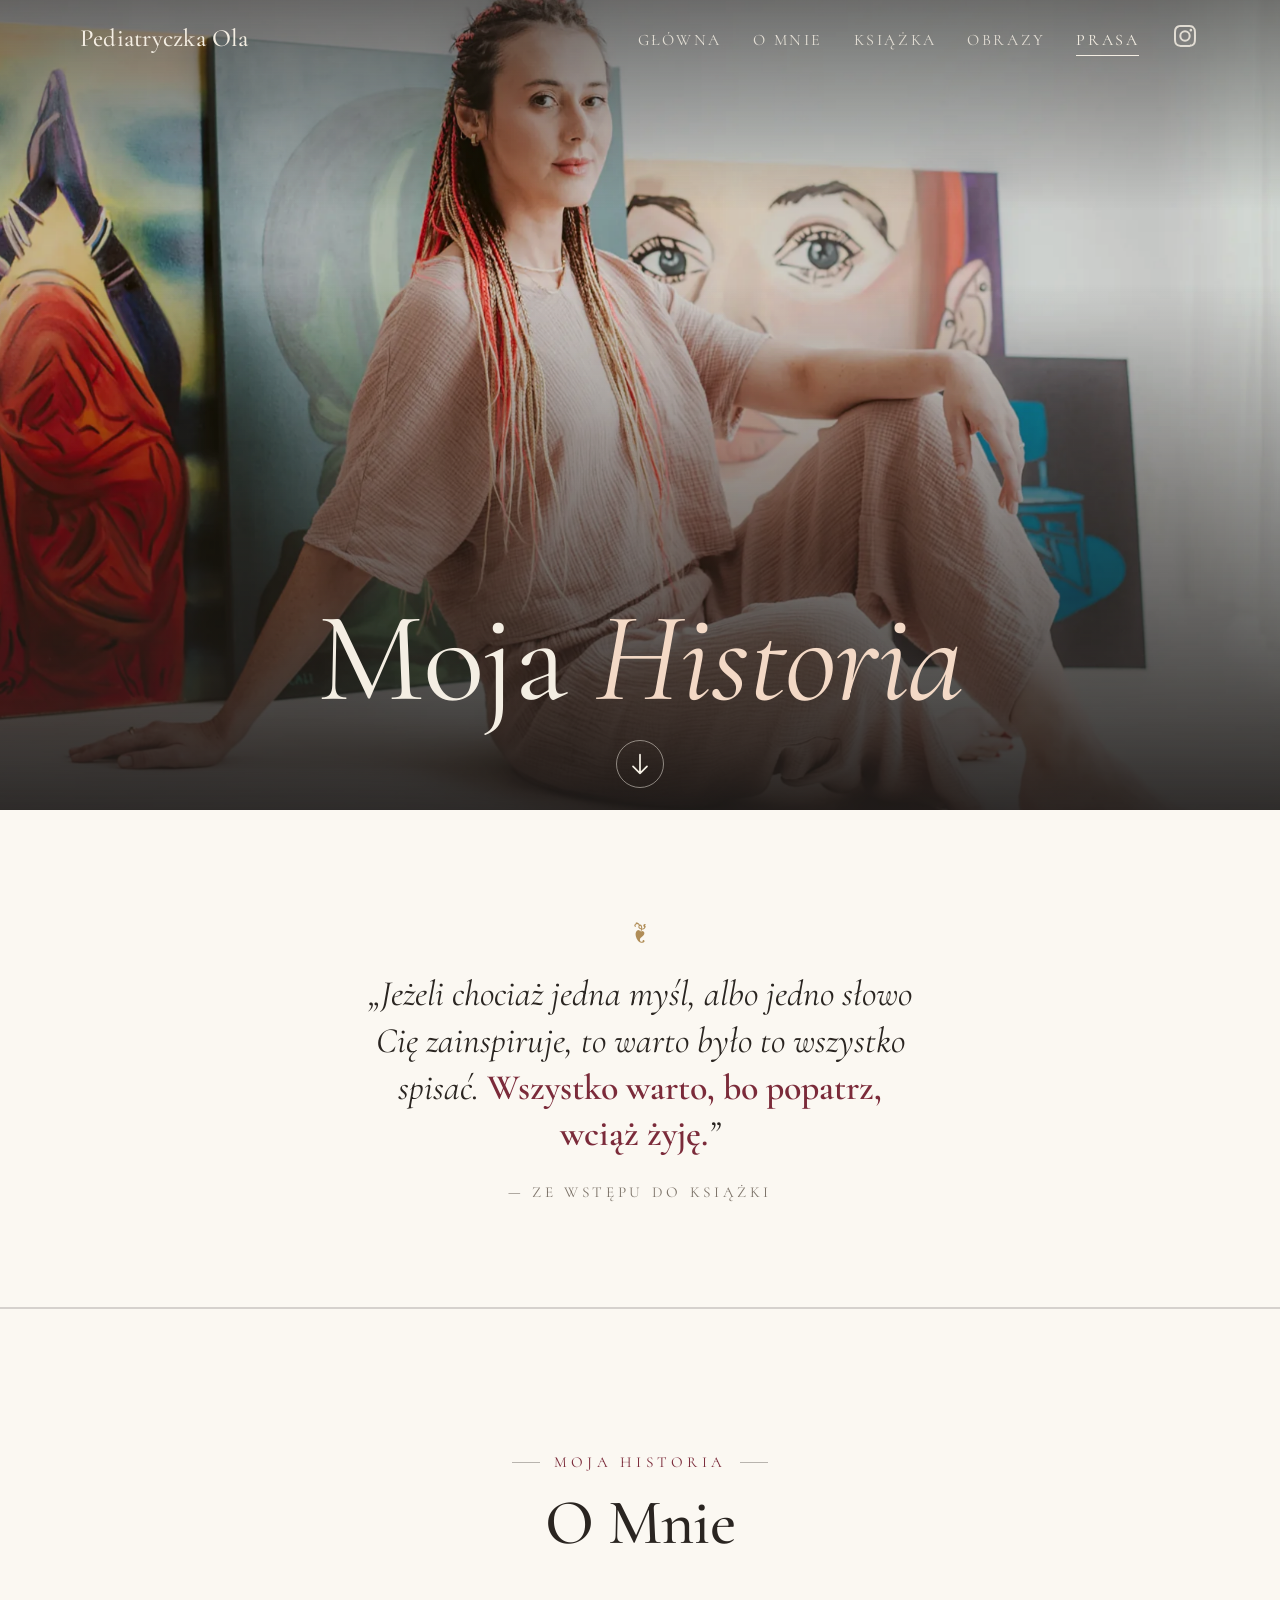
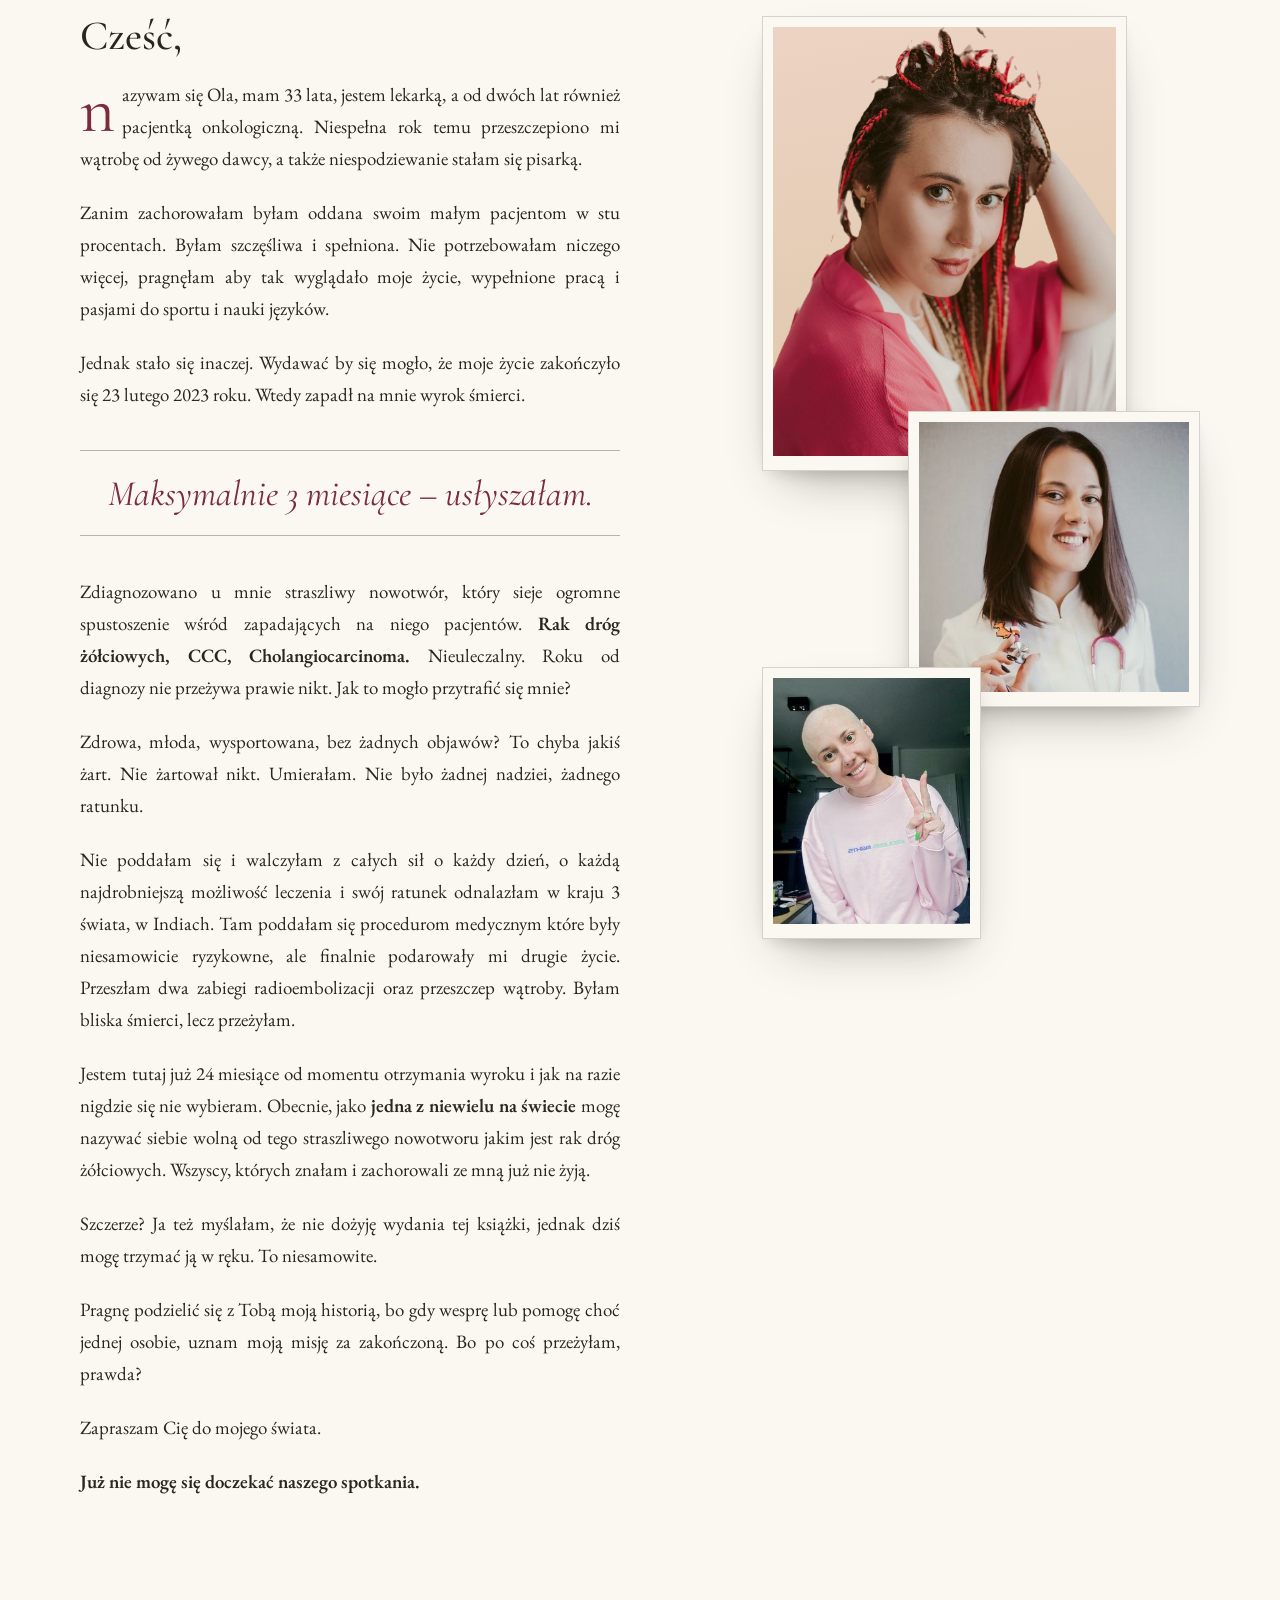
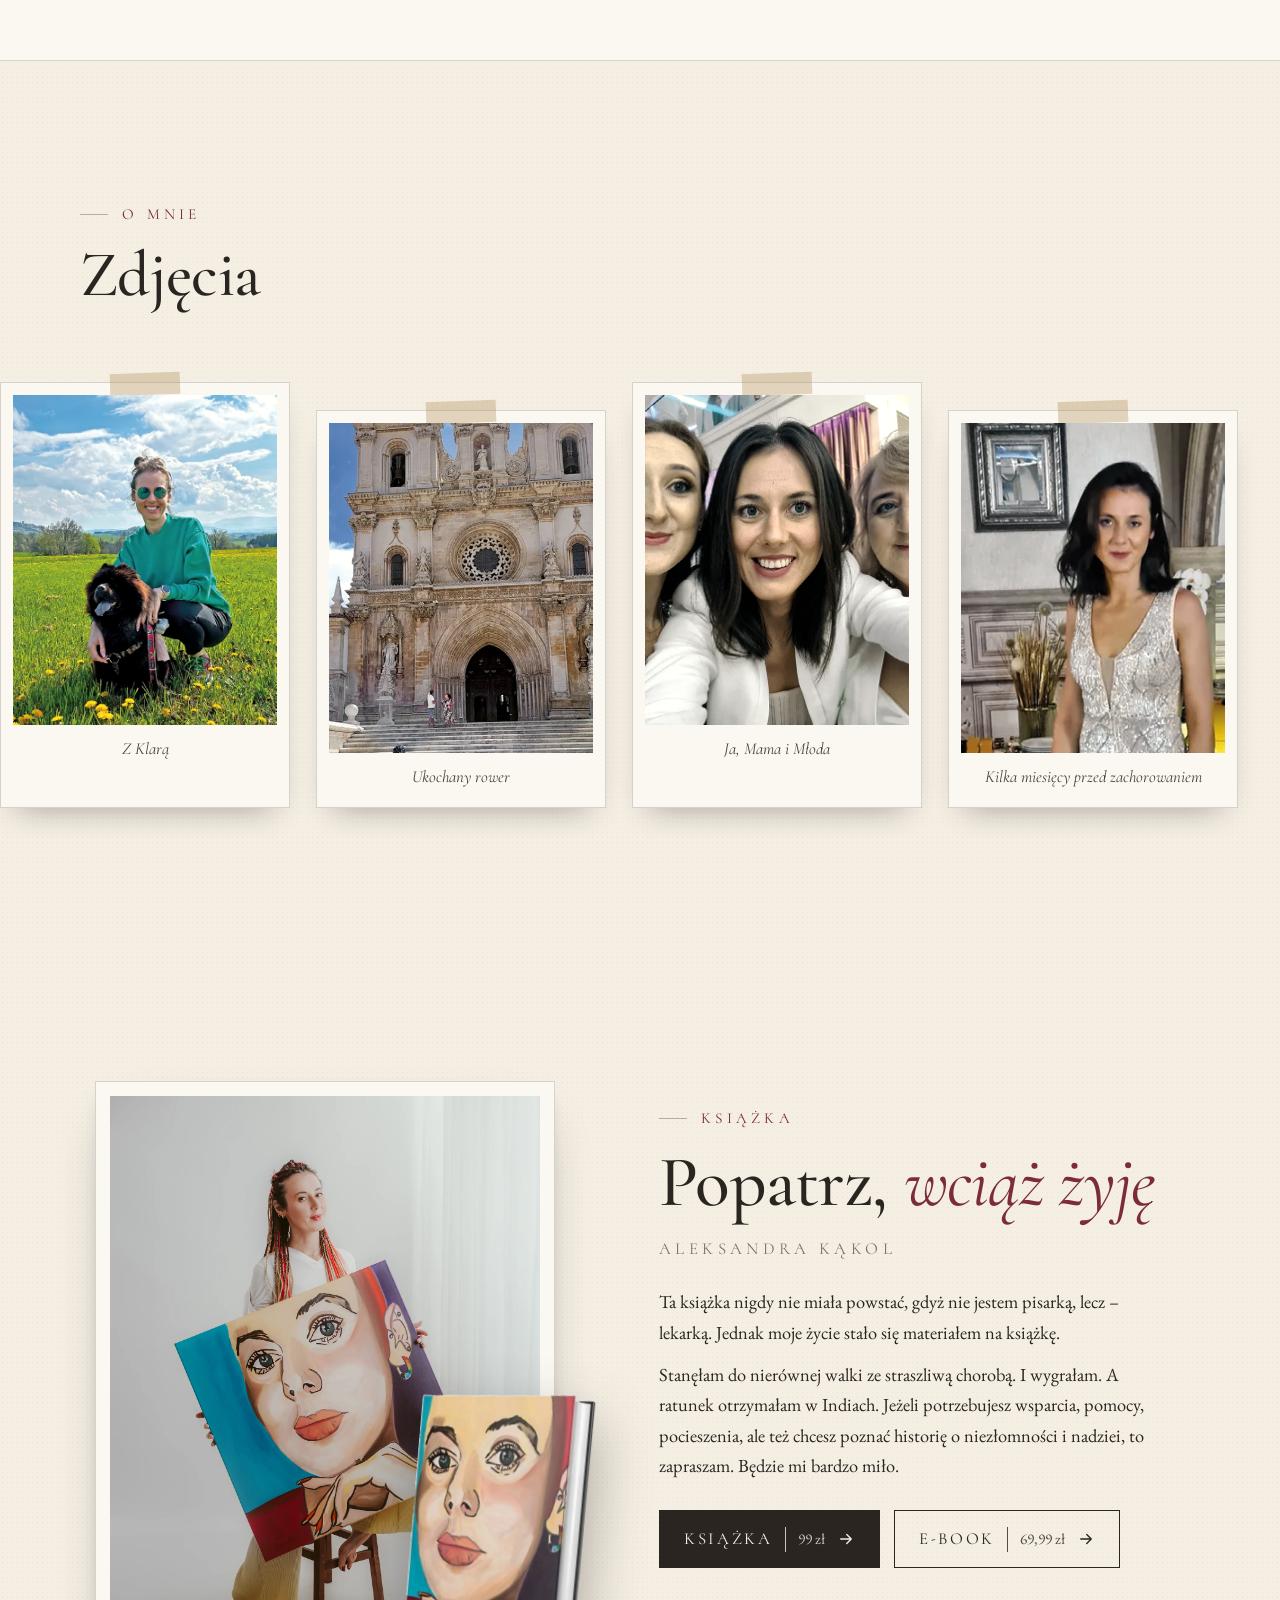
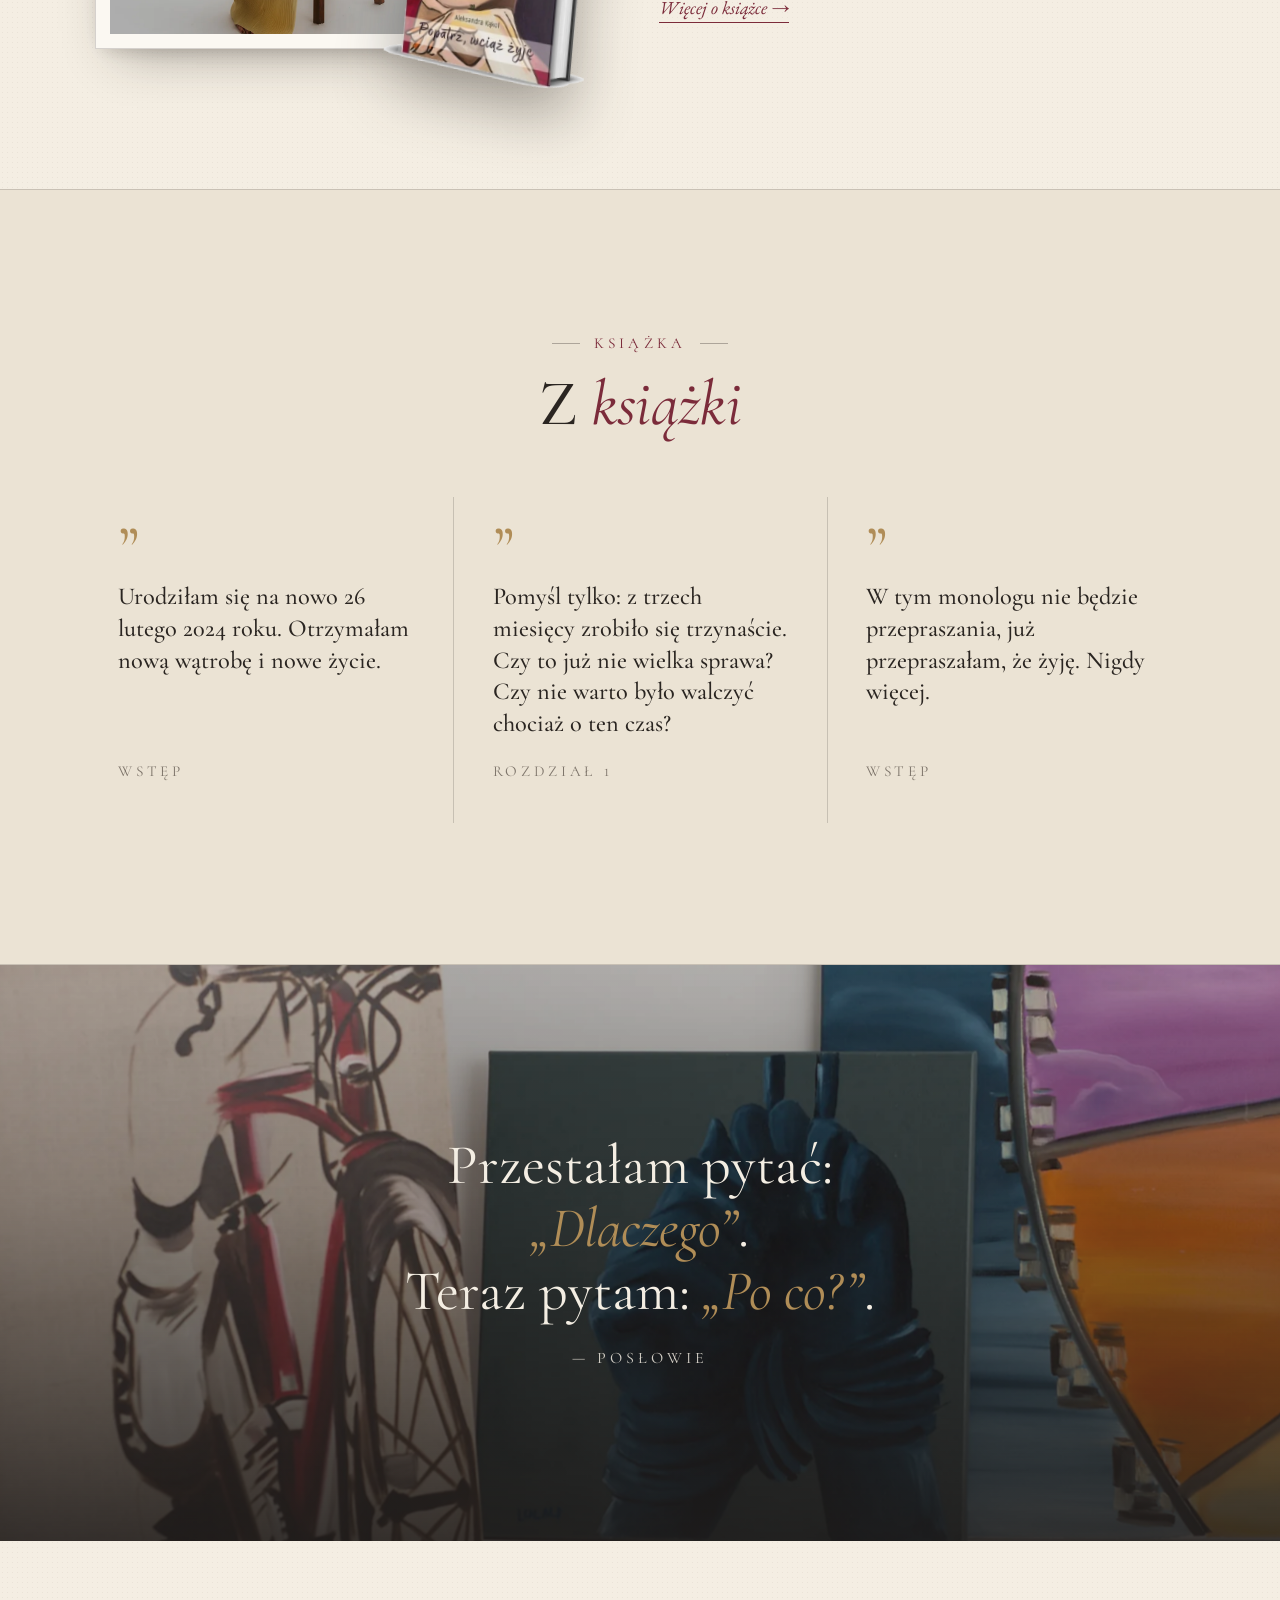
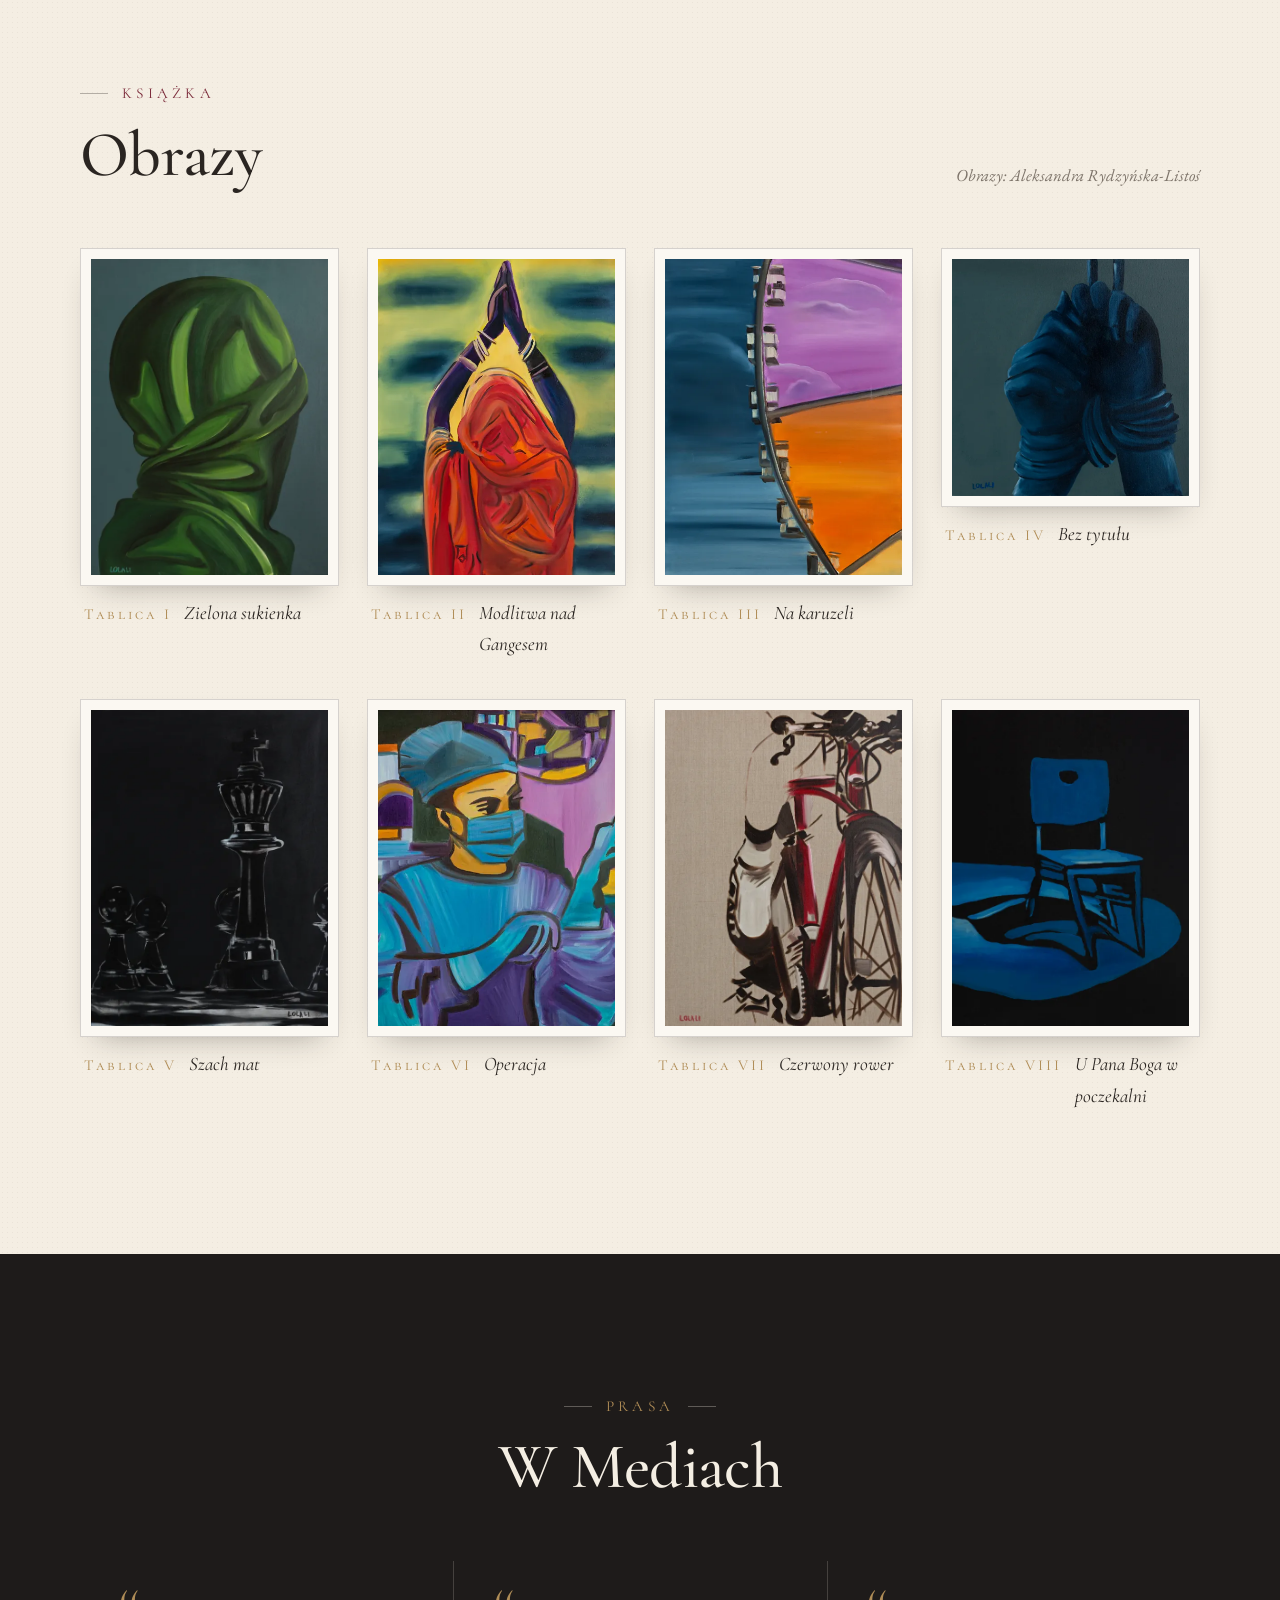
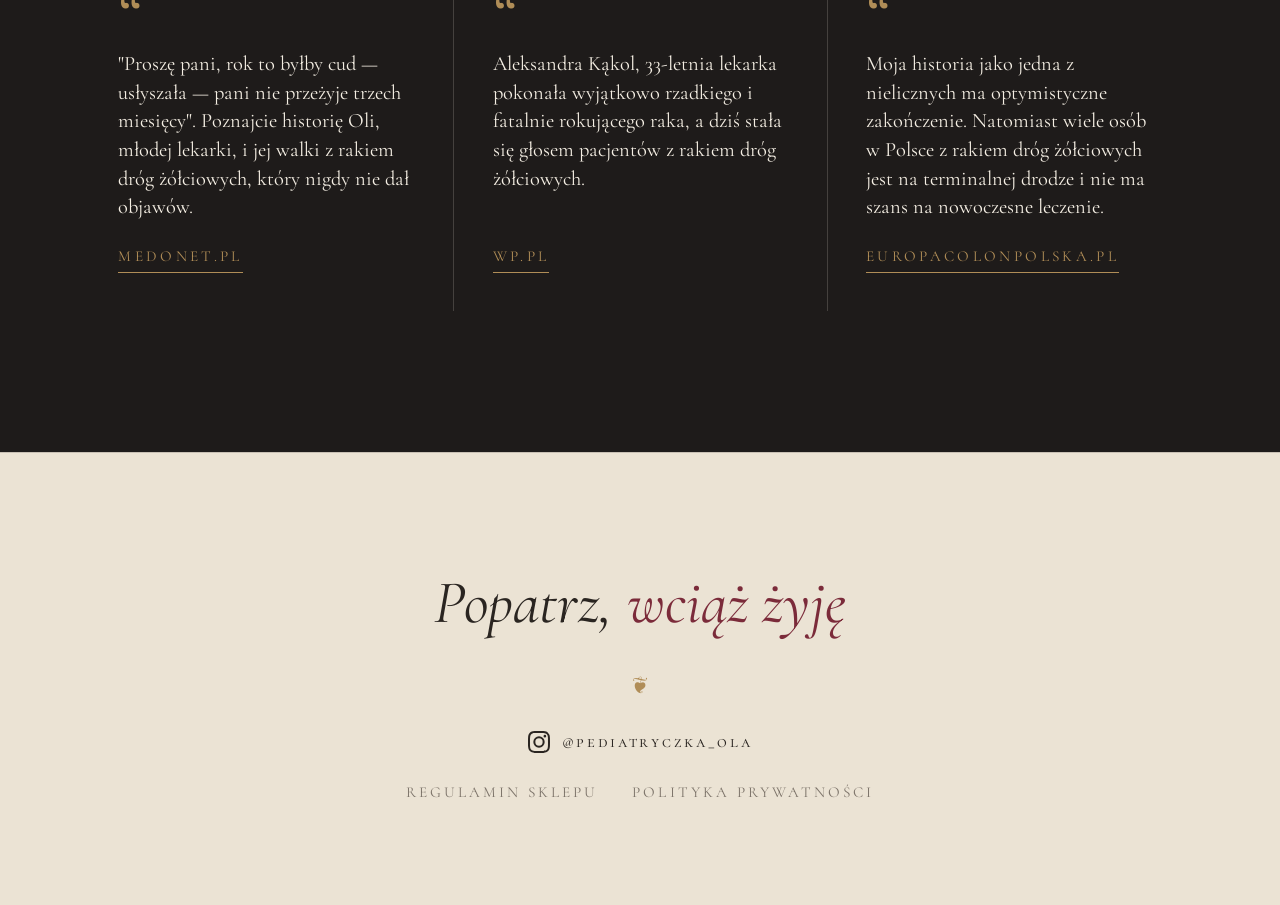
==== commit ae63eb6f: "1" ====
--- a/index.html
+++ b/index.html
@@ -55,12 +55,6 @@
   </section>
 
   <section class="motto" id="motto" aria-label="Motto">
-    <div class="marquee" aria-hidden="true">
-      <div class="marquee__track">
-        <span>Popatrz, wciąż żyję</span><span class="dot">✦</span><span>Popatrz, wciąż żyję</span><span class="dot">✦</span><span>Popatrz, wciąż żyję</span><span class="dot">✦</span><span>Popatrz, wciąż żyję</span><span class="dot">✦</span>
-        <span>Popatrz, wciąż żyję</span><span class="dot">✦</span><span>Popatrz, wciąż żyję</span><span class="dot">✦</span><span>Popatrz, wciąż żyję</span><span class="dot">✦</span><span>Popatrz, wciąż żyję</span><span class="dot">✦</span>
-      </div>
-    </div>
     <div class="wrap motto__inner reveal">
       <p class="motto__text">„Jeżeli chociaż jedna myśl, albo jedno słowo Cię zainspiruje, to warto było to wszystko spisać. <strong>Wszystko warto, bo popatrz, wciąż żyję.</strong>”</p>
       <p class="motto__src">— ze wstępu do książki</p>
--- a/styles.css
+++ b/styles.css
@@ -100,6 +100,8 @@
 
 /* --- motto: cienka linia z powtarzanym tytułem + cytat jak dedykacja --- */
 .motto { background: var(--paper-3); border-bottom: 1px solid var(--line); }
+.motto__inner { position: relative; }
+.motto__inner::before { content: "❦"; display: block; margin: 0 auto 22px; color: var(--gold); font-size: 1.4rem; }
 .marquee { overflow: hidden; border-bottom: 1px solid var(--line); padding-block: 10px; }
 .marquee__track { display: flex; gap: 28px; width: max-content; animation: marquee 60s linear infinite; font-family: var(--font-caps); font-size: .95rem; letter-spacing: .3em; text-transform: uppercase; color: var(--muted); white-space: nowrap; }
 .marquee__track .dot { color: var(--gold); }
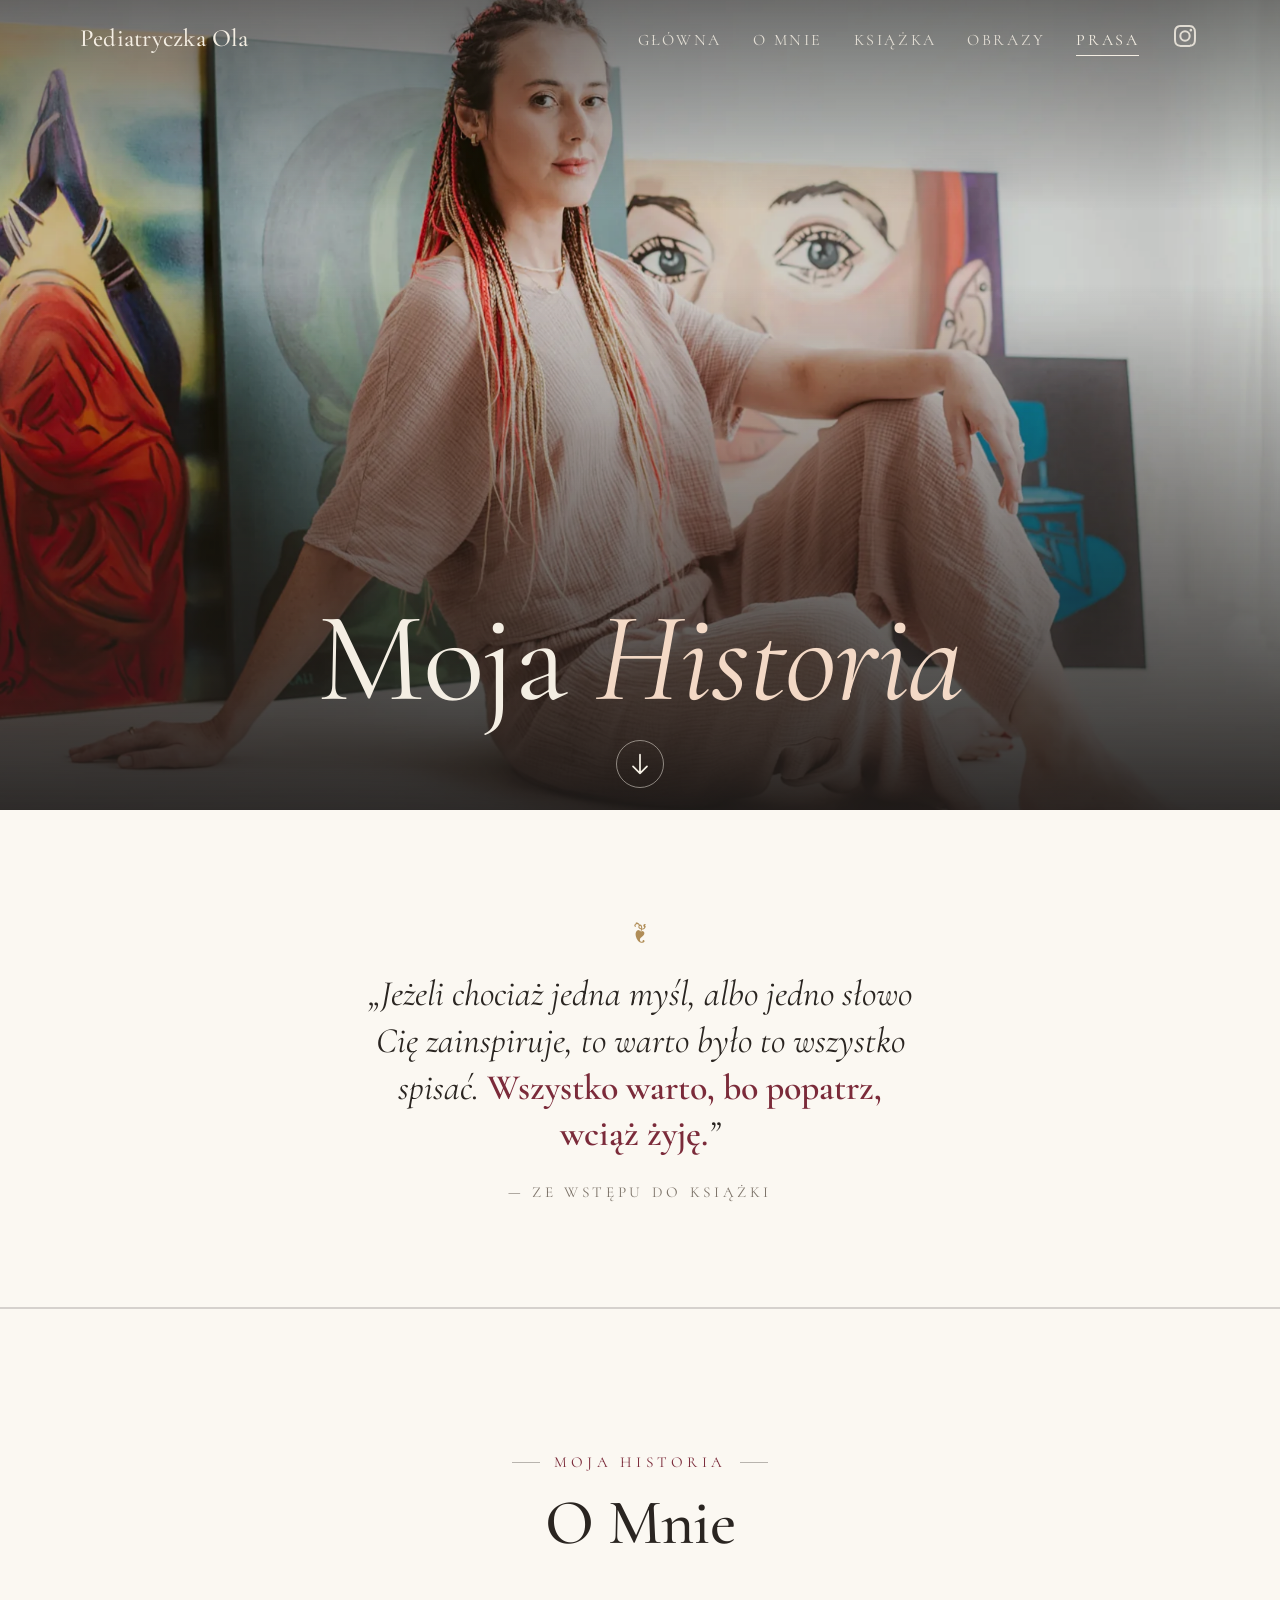
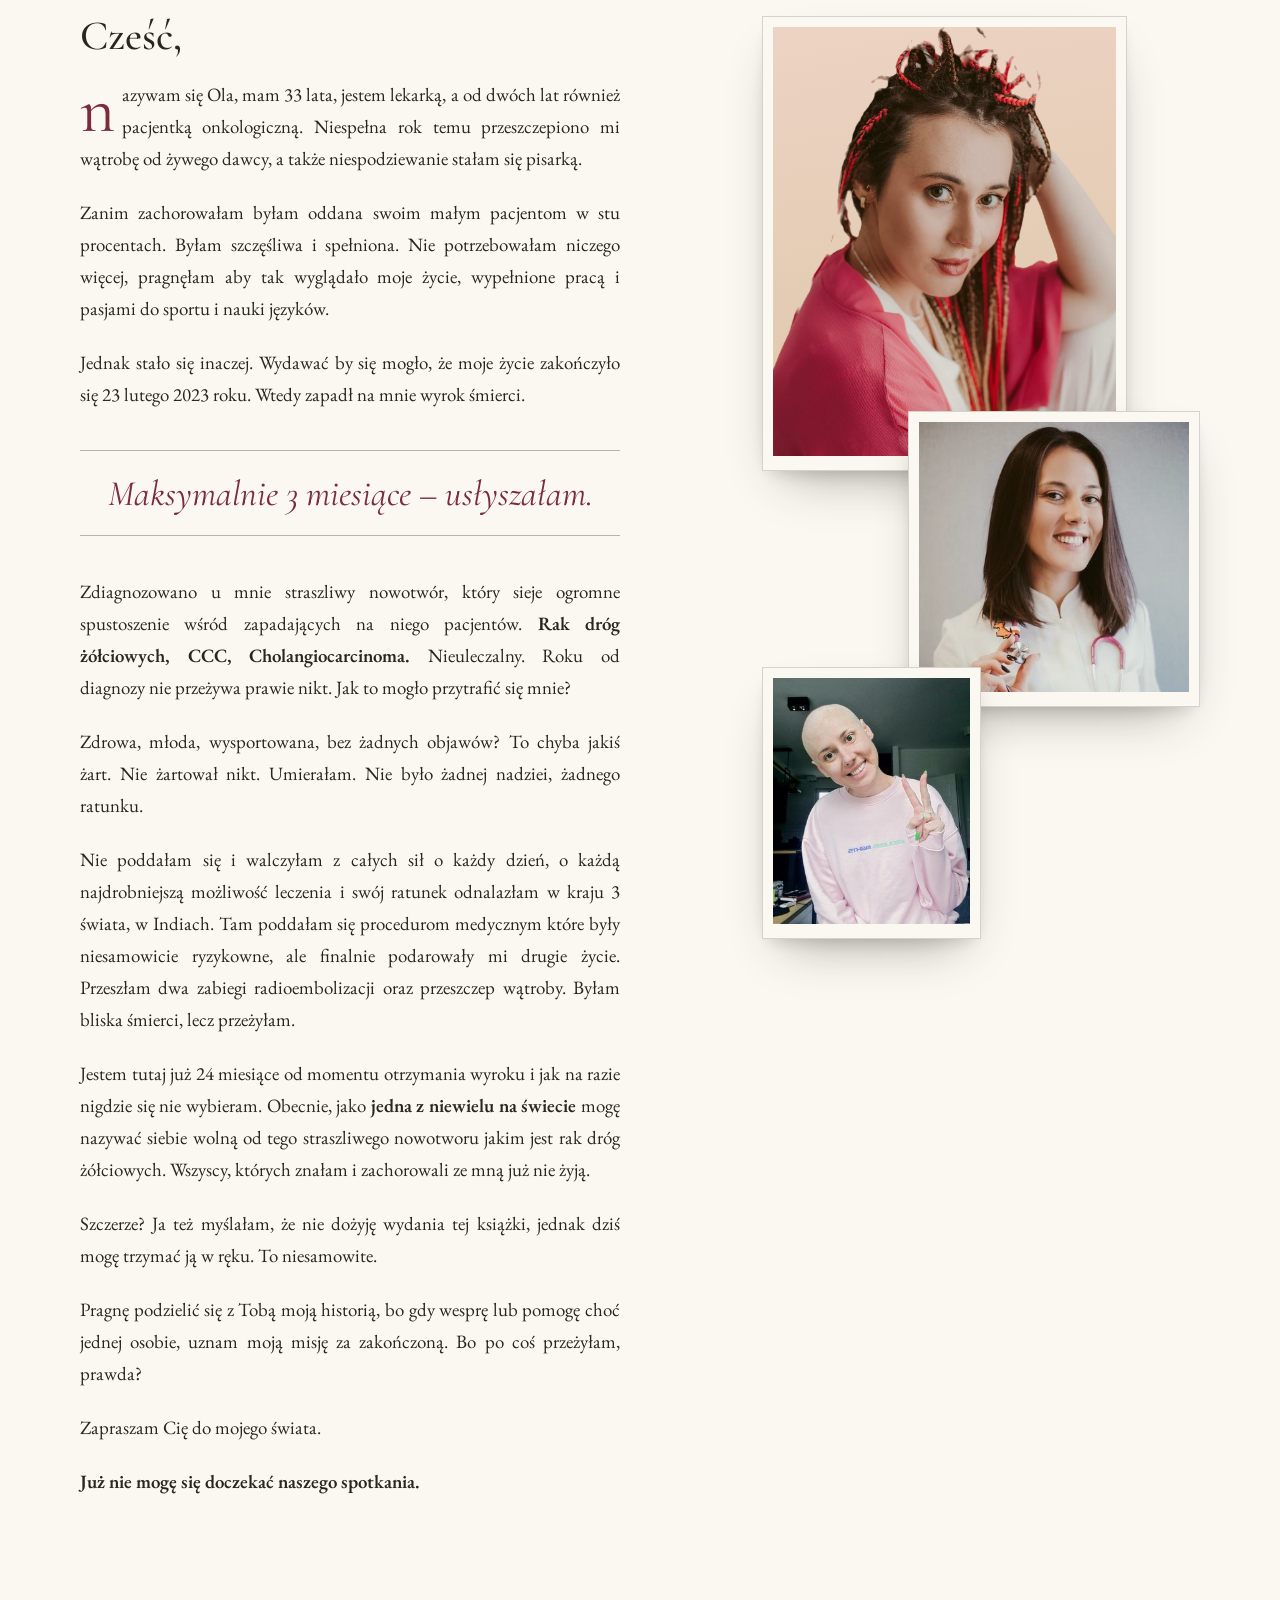
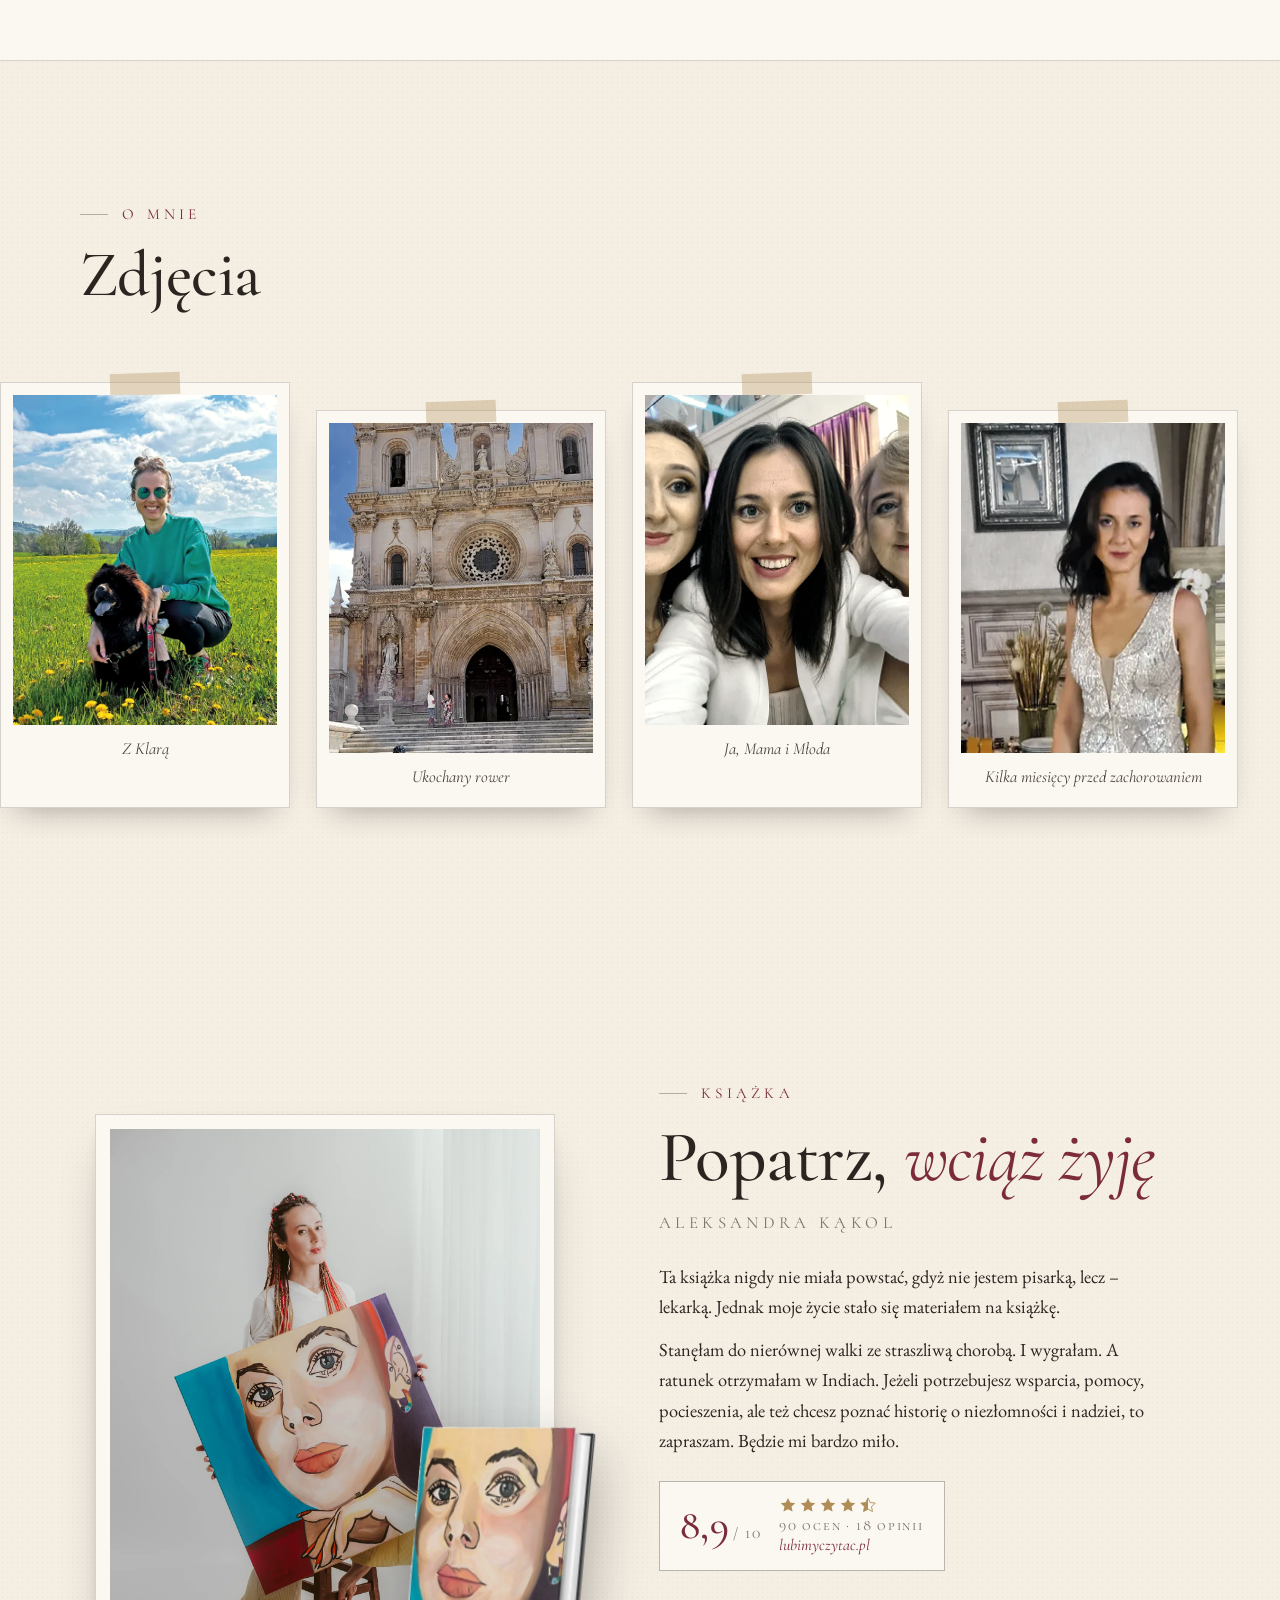
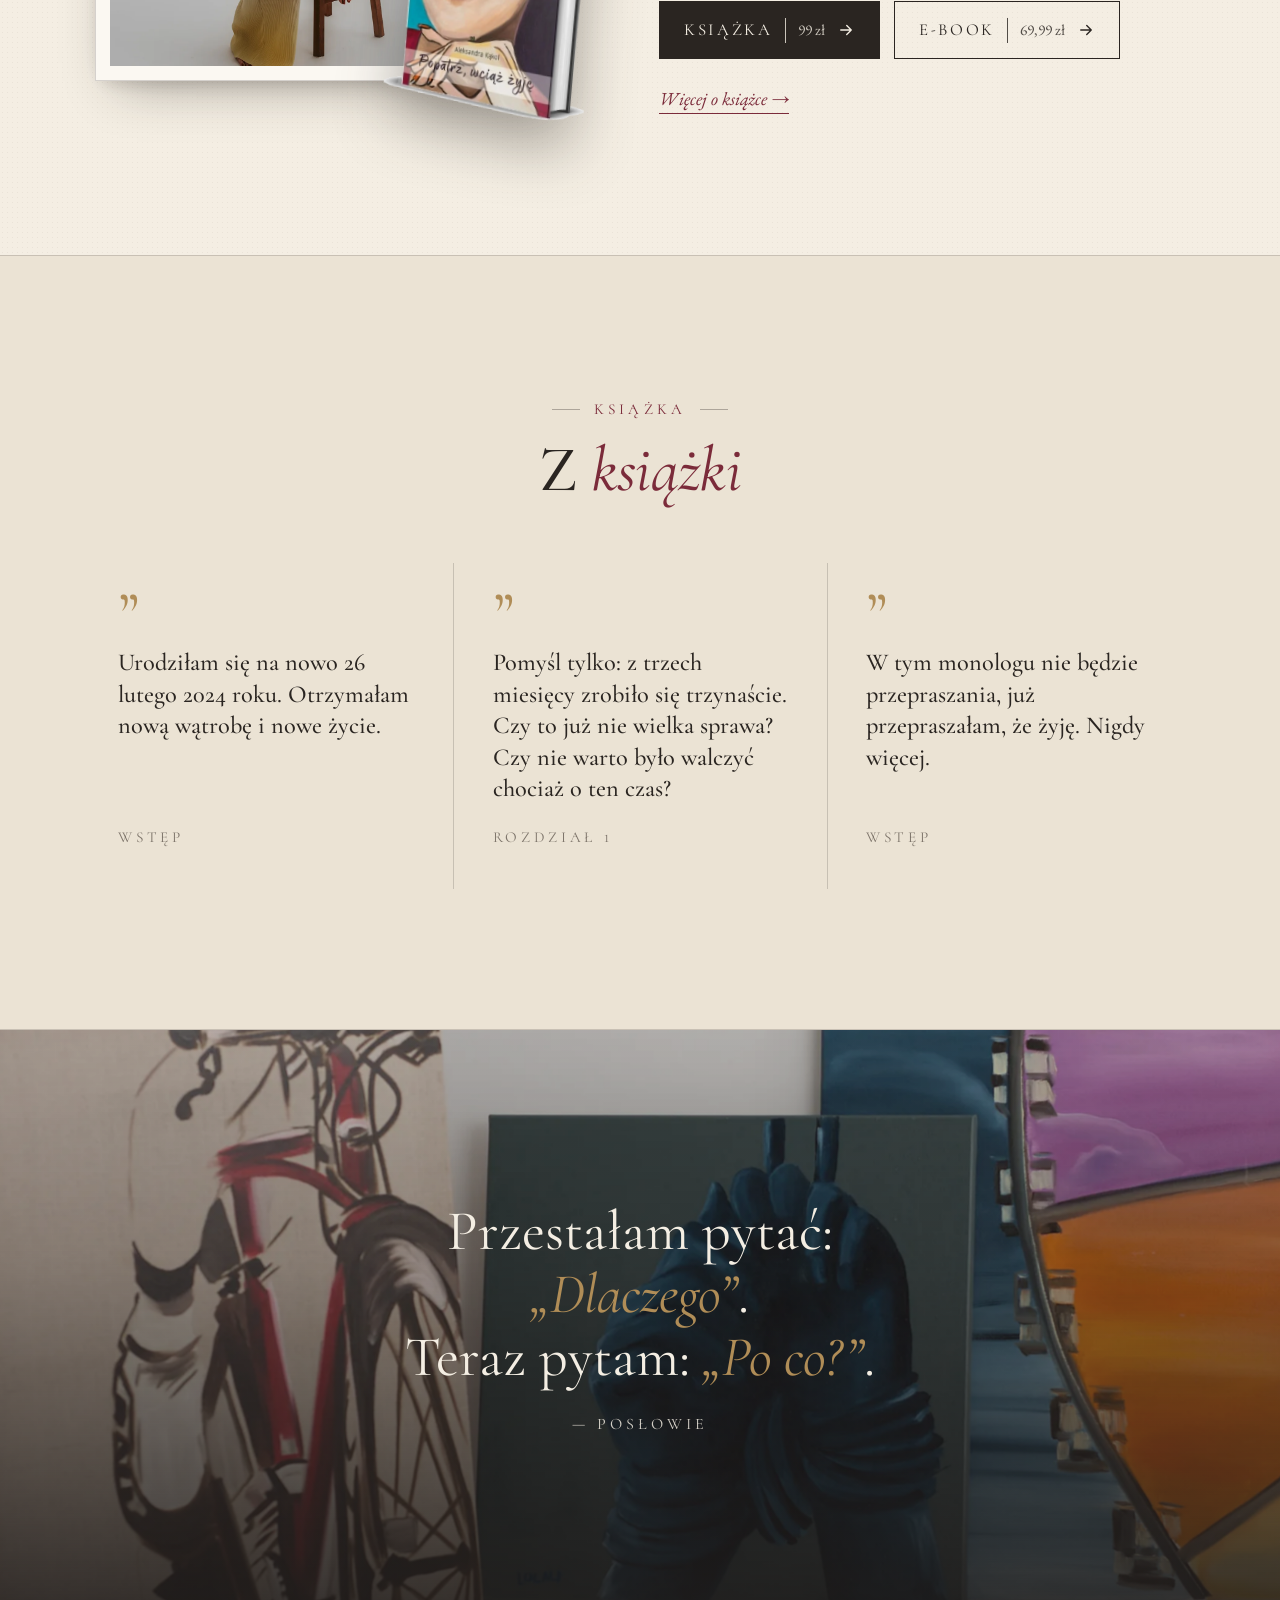
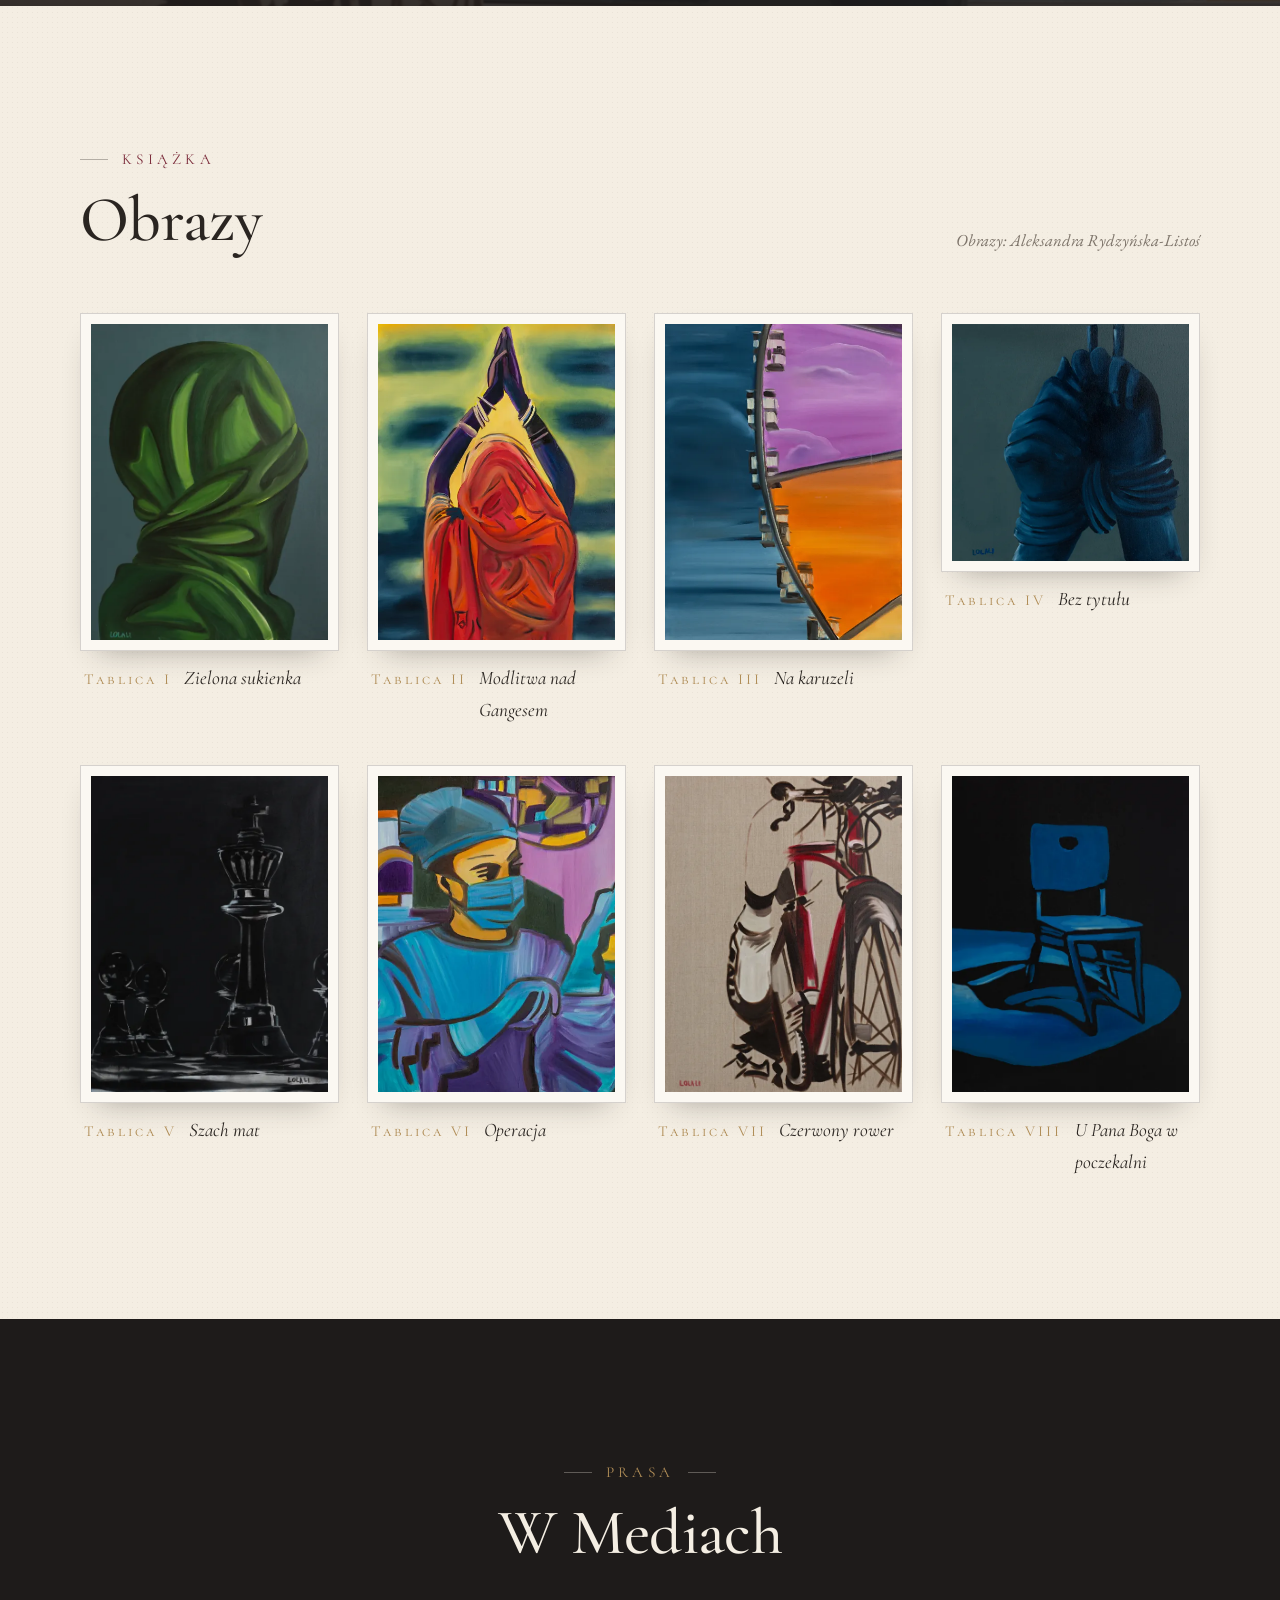
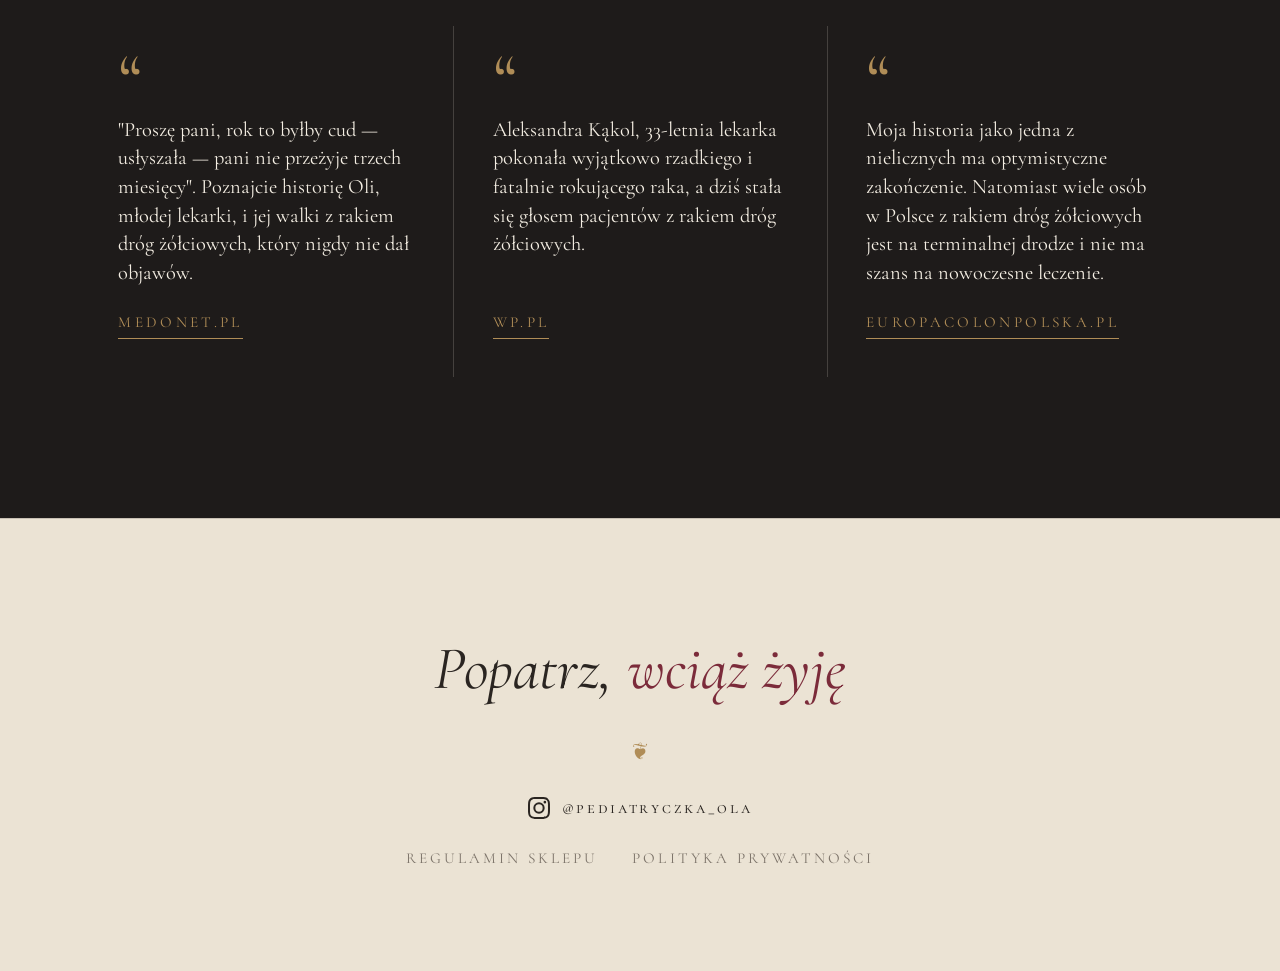
==== commit 6e0758fa: "1" ====
--- a/index.html
+++ b/index.html
@@ -74,11 +74,14 @@
           <p>nazywam się Ola, mam 33 lata, jestem lekarką, a od dwóch lat również pacjentką onkologiczną. Niespełna rok temu przeszczepiono mi wątrobę od żywego dawcy, a także niespodziewanie stałam się pisarką.</p>
           <p>Zanim zachorowałam byłam oddana swoim małym pacjentom w stu procentach. Byłam szczęśliwa i spełniona. Nie potrzebowałam niczego więcej, pragnęłam aby tak wyglądało moje życie, wypełnione pracą i pasjami do sportu i nauki języków.</p>
           <p>Jednak stało się inaczej. Wydawać by się mogło, że moje życie zakończyło się 23 lutego 2023 roku. Wtedy zapadł na mnie wyrok śmierci.</p>
+          <figure class="photo-inline"><img src="assets/ola-portret.webp" alt="Ola w różowej marynarce, z kolorowymi warkoczykami" loading="lazy"></figure>
           <p class="about__pull">Maksymalnie 3 miesiące – usłyszałam.</p>
           <p>Zdiagnozowano u mnie straszliwy nowotwór, który sieje ogromne spustoszenie wśród zapadających na niego pacjentów. <strong>Rak dróg żółciowych, CCC, Cholangiocarcinoma.</strong> Nieuleczalny. Roku od diagnozy nie przeżywa prawie nikt. Jak to mogło przytrafić się mnie?</p>
           <p>Zdrowa, młoda, wysportowana, bez żadnych objawów? To chyba jakiś żart. Nie żartował nikt. Umierałam. Nie było żadnej nadziei, żadnego ratunku.</p>
+          <figure class="photo-inline photo-inline--sq"><img src="assets/ola-lekarka.jpg" alt="Ola w białym fartuchu lekarskim ze stetoskopem" loading="lazy"></figure>
           <p>Nie poddałam się i walczyłam z całych sił o każdy dzień, o każdą najdrobniejszą możliwość leczenia i swój ratunek odnalazłam w kraju 3 świata, w Indiach. Tam poddałam się procedurom medycznym które były niesamowicie ryzykowne, ale finalnie podarowały mi drugie życie. Przeszłam dwa zabiegi radioembolizacji oraz przeszczep wątroby. Byłam bliska śmierci, lecz przeżyłam.</p>
           <p>Jestem tutaj już 24 miesiące od momentu otrzymania wyroku i jak na razie nigdzie się nie wybieram. Obecnie, jako <strong>jedna z niewielu na świecie</strong> mogę nazywać siebie wolną od tego straszliwego nowotworu jakim jest rak dróg żółciowych. Wszyscy, których znałam i zachorowali ze mną już nie żyją.</p>
+          <figure class="photo-inline"><img src="assets/ola-usmiech.jpg" alt="Ola uśmiechnięta, pokazuje znak pokoju" loading="lazy"></figure>
           <p>Szczerze? Ja też myślałam, że nie dożyję wydania tej książki, jednak dziś mogę trzymać ją w ręku. To niesamowite.</p>
           <p>Pragnę podzielić się z Tobą moją historią, bo gdy wesprę lub pomogę choć jednej osobie, uznam moją misję za zakończoną. Bo po coś przeżyłam, prawda?</p>
           <p>Zapraszam Cię do mojego świata.</p>
@@ -155,6 +158,11 @@
         <p class="book__author">Aleksandra Kąkol</p>
         <p class="book__lead">Ta książka nigdy nie miała powstać, gdyż nie jestem pisarką, lecz – lekarką. Jednak moje życie stało się materiałem na książkę.</p>
         <p class="book__lead">Stanęłam do nierównej walki ze straszliwą chorobą. I wygrałam. A ratunek otrzymałam w Indiach. Jeżeli potrzebujesz wsparcia, pomocy, pocieszenia, ale też chcesz poznać historię o niezłomności i nadziei, to zapraszam. Będzie mi bardzo miło.</p>
+        <a class="rating" href="https://lubimyczytac.pl/ksiazka/5171590/popatrz-wciaz-zyje" target="_blank" rel="noopener">
+          <span class="rating__score"><strong>8,9</strong><span>/ 10</span></span>
+          <span class="rating__stars" aria-label="4,5 na 5 gwiazdek"><svg viewBox="0 0 24 24" width="18" height="18" aria-hidden="true"><path fill="currentColor" d="M12 2.5l2.9 6.2 6.8.8-5 4.6 1.3 6.7L12 17.5l-6 3.3 1.3-6.7-5-4.6 6.8-.8z"/></svg><svg viewBox="0 0 24 24" width="18" height="18" aria-hidden="true"><path fill="currentColor" d="M12 2.5l2.9 6.2 6.8.8-5 4.6 1.3 6.7L12 17.5l-6 3.3 1.3-6.7-5-4.6 6.8-.8z"/></svg><svg viewBox="0 0 24 24" width="18" height="18" aria-hidden="true"><path fill="currentColor" d="M12 2.5l2.9 6.2 6.8.8-5 4.6 1.3 6.7L12 17.5l-6 3.3 1.3-6.7-5-4.6 6.8-.8z"/></svg><svg viewBox="0 0 24 24" width="18" height="18" aria-hidden="true"><path fill="currentColor" d="M12 2.5l2.9 6.2 6.8.8-5 4.6 1.3 6.7L12 17.5l-6 3.3 1.3-6.7-5-4.6 6.8-.8z"/></svg><svg viewBox="0 0 24 24" width="18" height="18" aria-hidden="true"><defs><linearGradient id="hs"><stop offset="50%" stop-color="currentColor"/><stop offset="50%" stop-color="transparent"/></linearGradient></defs><path fill="url(#hs)" stroke="currentColor" stroke-width="1.2" d="M12 2.5l2.9 6.2 6.8.8-5 4.6 1.3 6.7L12 17.5l-6 3.3 1.3-6.7-5-4.6 6.8-.8z"/></svg></span>
+          <span class="rating__meta">90 ocen · 18 opinii<br><em>lubimyczytac.pl</em></span>
+        </a>
         <div class="book__actions">
           <a class="btn btn--solid" href="https://pediatryczka.salescrm.pl/cart/add_product/13860" target="_blank" rel="noopener"><span>książka</span><span class="btn__price">99 zł</span><svg viewBox="0 0 24 24" width="18" height="18" aria-hidden="true"><path fill="none" stroke="currentColor" stroke-width="1.8" stroke-linecap="round" stroke-linejoin="round" d="M5 12h14m0 0-6-6m6 6-6 6"/></svg></a>
           <a class="btn btn--ghost" href="https://pediatryczka.salescrm.pl/cart/add_product/16813" target="_blank" rel="noopener"><span>e-book</span><span class="btn__price">69,99 zł</span><svg viewBox="0 0 24 24" width="18" height="18" aria-hidden="true"><path fill="none" stroke="currentColor" stroke-width="1.8" stroke-linecap="round" stroke-linejoin="round" d="M5 12h14m0 0-6-6m6 6-6 6"/></svg></a>
--- a/styles.css
+++ b/styles.css
@@ -142,6 +142,16 @@
 .more { display: inline-block; margin-top: 24px; font-style: italic; color: var(--burgundy); text-decoration: none; border-bottom: 1px solid currentColor; }
 .more:hover { color: var(--ink); }
 
+/* --- ocena z lubimyczytac.pl --- */
+.rating { display: inline-grid; grid-template-columns: auto auto; grid-template-rows: auto auto; column-gap: 18px; row-gap: 2px; align-items: center; margin-top: 26px; padding: 14px 20px; border: 1px solid var(--line-2); background: var(--paper-3); text-decoration: none; color: var(--ink); transition: transform .35s var(--ease), box-shadow .35s var(--ease); }
+.rating:hover { transform: translateY(-2px); box-shadow: var(--shadow); }
+.rating__score { grid-row: 1 / 3; display: flex; align-items: baseline; gap: 4px; font-family: var(--font-display); }
+.rating__score strong { font-size: 2.6rem; font-weight: 500; line-height: 1; color: var(--burgundy); font-variant-numeric: tabular-nums; }
+.rating__score span { font-family: var(--font-caps); font-size: .95rem; letter-spacing: .1em; color: var(--muted); }
+.rating__stars { display: flex; gap: 2px; color: var(--gold); }
+.rating__meta { font-family: var(--font-caps); font-size: .92rem; letter-spacing: .12em; color: var(--muted); line-height: 1.3; }
+.rating__meta em { font-style: italic; font-family: var(--font-display); font-size: 1rem; letter-spacing: 0; text-transform: none; color: var(--burgundy); }
+
 /* --- cytaty: jak strony z motto --- */
 .quotes { background: var(--paper-2); padding-block: clamp(80px, 11vw, 150px); border-block: 1px solid var(--line); }
 .q-grid { display: grid; grid-template-columns: repeat(3, minmax(0, 1fr)); gap: 0; }
@@ -202,6 +212,9 @@
 .photo--3 img { aspect-ratio: 4 / 5; }
 .photo:hover { transform: rotate(0) scale(1.03); z-index: 5; }
 
+/* zdjęcia wplecione w tekst — tylko na telefonie */
+.photo-inline { display: none; }
+
 /* --- chwile: album --- */
 .moments { padding-block: clamp(80px, 11vw, 150px) clamp(60px, 8vw, 110px); overflow: hidden; }
 .moments__strip { display: flex; gap: 26px; overflow-x: auto; padding: 14px var(--gutter) 30px; scroll-snap-type: x mandatory; scrollbar-width: none; cursor: grab; }
@@ -265,6 +278,37 @@
   .quote { border-top-color: rgba(244, 238, 227, .18); }
 }
 @media (max-width: 720px) {
+  /* gęstsze, bardziej „książkowe” mobile */
+  .book, .quotes, .gallery, .about, .press { padding-block: 56px; }
+  .moments { padding-block: 56px 40px; }
+  .sec-head { margin-bottom: 26px; }
+  .sec-title { font-size: 2.3rem; }
+  .motto__inner { padding-block: 44px; }
+  .motto__text { font-size: 1.45rem; }
+  .hero__title { font-size: clamp(3.4rem, 17vw, 4.6rem); }
+  .hero__content { bottom: 48px; }
+  .about__text { font-size: 1.1rem; line-height: 1.65; }
+  .about__pull { font-size: 1.6rem; }
+  .book__visual { width: 92%; margin-bottom: 44px; }
+  .book__cover { right: -6%; bottom: -5%; width: 42%; }
+  .book__title { font-size: 2.6rem; }
+  .book__lead { font-size: 1.08rem; }
+  .btn { width: 100%; justify-content: space-between; }
+  .rating { display: grid; width: 100%; }
+  .book__actions { flex-direction: column; }
+  .q { padding: 22px 0 24px; gap: 12px; }
+  .q::before { font-size: 3rem; line-height: .3; }
+  .q p { font-size: 1.35rem; }
+  .moments__strip { gap: 18px; padding-inline: var(--gutter); }
+  .moment { width: 66vw; }
+  .moment:nth-child(even) { margin-top: 18px; }
+  .art-grid { gap: 22px 14px; }
+  .art__cap { flex-direction: column; gap: 2px; }
+  .art__num { font-size: .82rem; }
+  .art__title { font-size: 1.05rem; }
+  .press-grid .quote { padding: 22px 0 26px; }
+  .quote__mark { font-size: 3rem; line-height: .3; }
+  .foot__motto { font-size: 2rem; }
   .burger { display: flex; }
   .menu { position: fixed; inset: 0; background: var(--night); color: var(--paper); flex-direction: column; justify-content: center; gap: 30px; transform: translateY(-100%); opacity: 0; transition: transform .45s var(--ease), opacity .3s var(--ease); z-index: -1; }
   .menu.is-open { transform: none; opacity: 1; }
@@ -275,6 +319,12 @@
   .hero__scroll { display: none; }
   .art-grid { grid-template-columns: repeat(2, minmax(0, 1fr)); }
     .about__text p { text-align: left; }
+  .about__photos { display: none; }
+  .photo-inline { display: block; margin: 30px auto 34px; width: 84%; background: var(--paper-3); padding: 10px 10px 14px; border: 1px solid var(--line); box-shadow: var(--shadow); transform: rotate(-1.5deg); }
+  .photo-inline:nth-of-type(2) { transform: rotate(1.5deg); width: 72%; }
+  .photo-inline img { width: 100%; aspect-ratio: 4 / 5; object-fit: cover; object-position: 50% 12%; filter: sepia(.08); }
+  .photo-inline:first-of-type img { background: linear-gradient(170deg, #e9cfc3, #d8c3a6); }
+  .photo-inline--sq img { aspect-ratio: 1; }
   .photo--2 { margin-top: -30px; }
   .photo--3 { margin-top: -20px; }
 }
